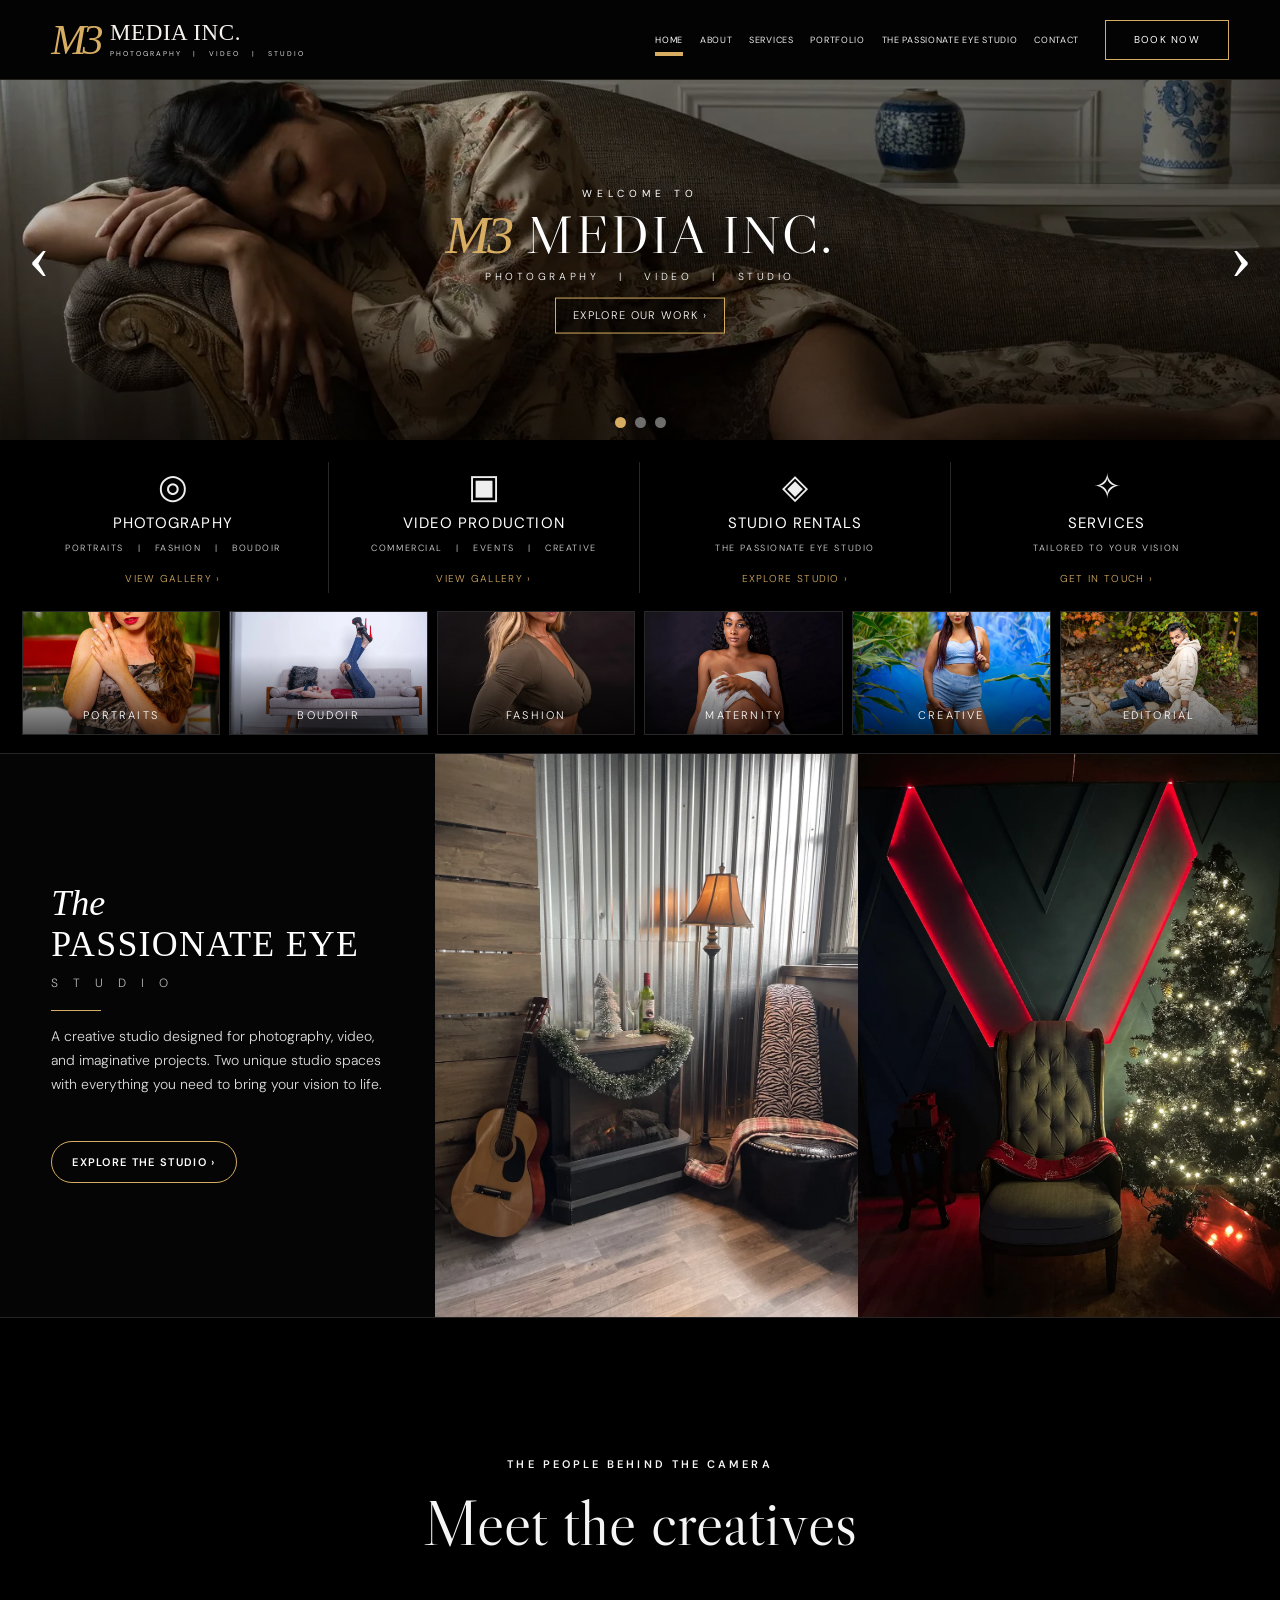
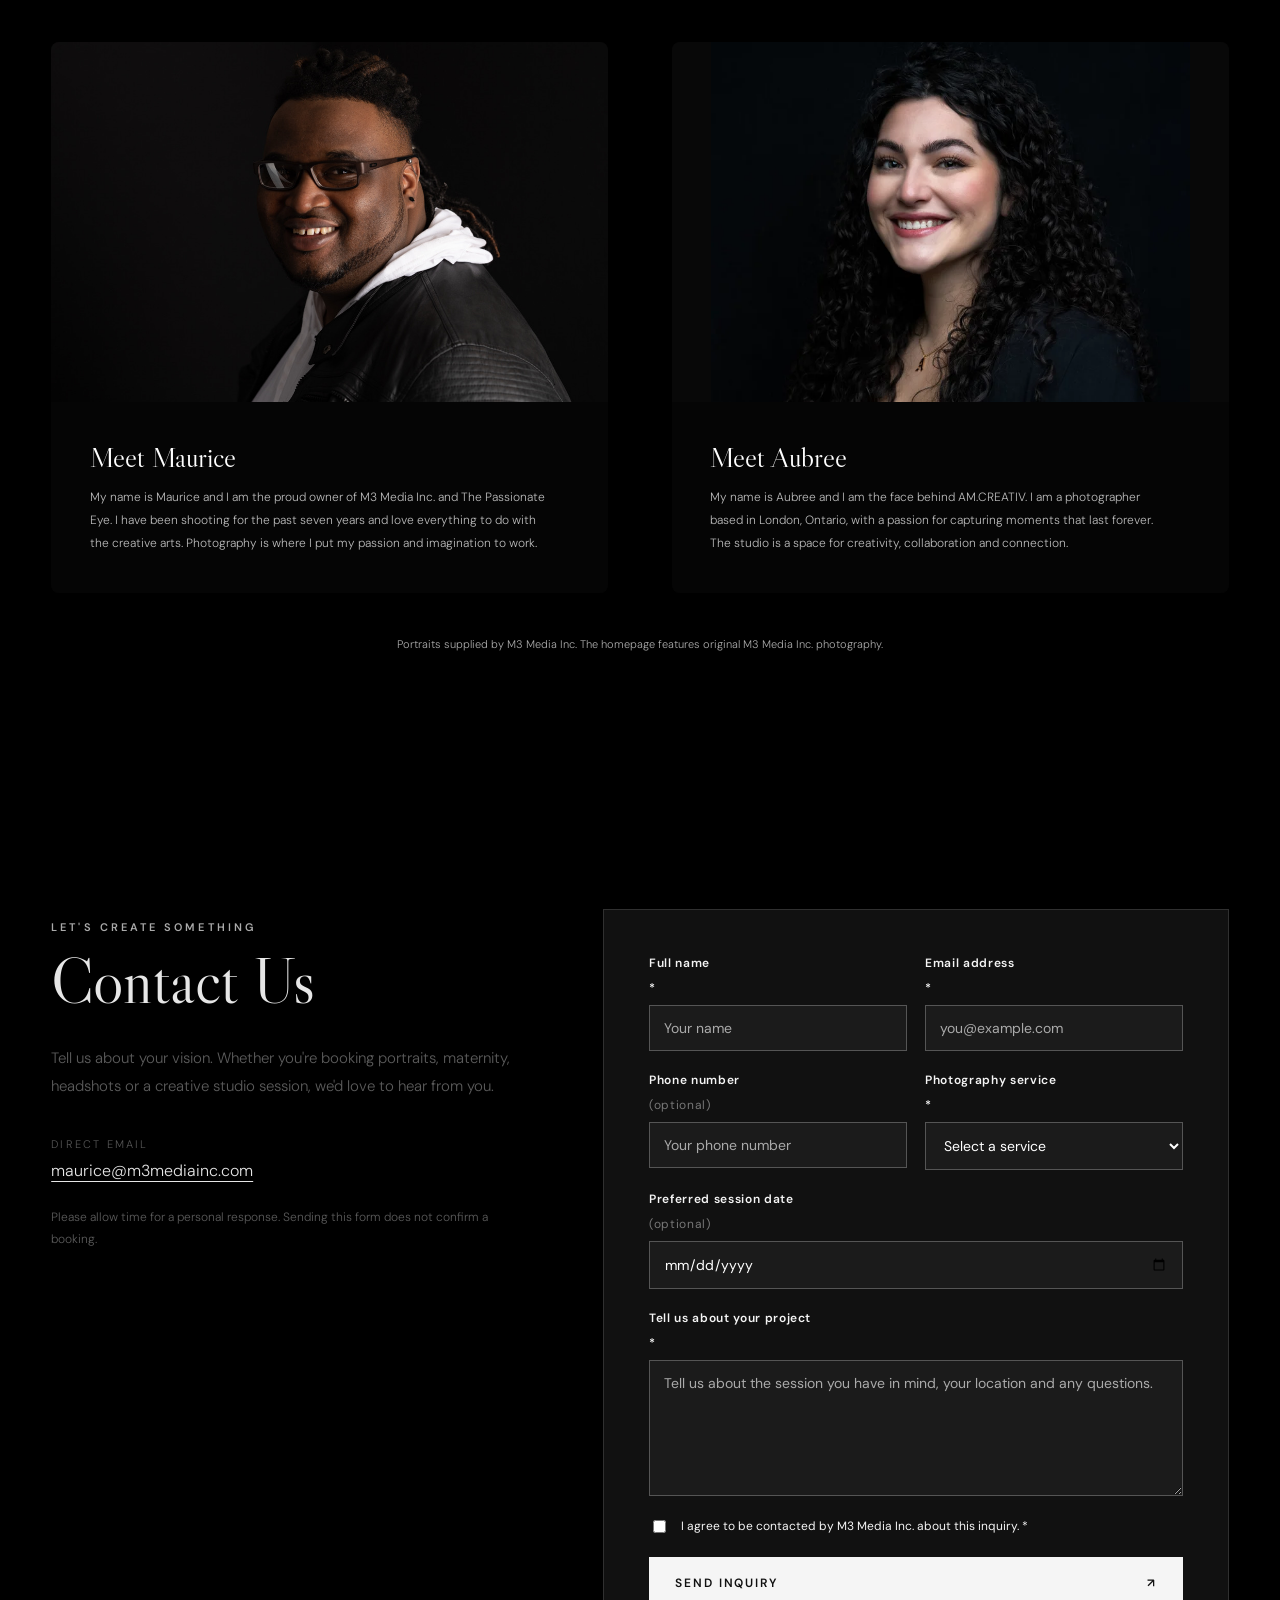
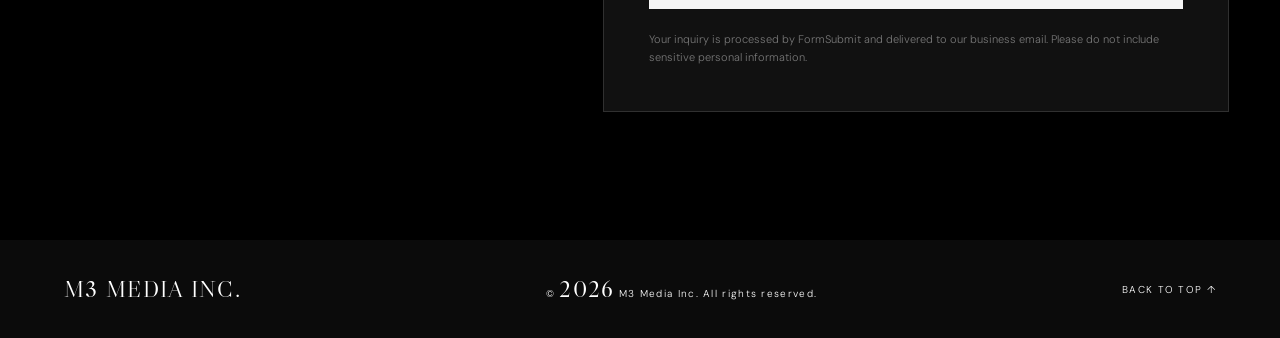
==== index.html @ 8982c7a9 "Add files via upload" ====
<!DOCTYPE html>

<html lang="en"><head><meta charset="utf-8"/><meta content="width=device-width,initial-scale=1" name="viewport"/><meta content="M3 Media Inc. — photography, creative portraits and studio experiences." name="description"/><title>M3 Media Inc. | Photography &amp; Creative Studio</title><link href="styles.css" rel="stylesheet"/></head>
<body>
<header class="site-header editorial-header" id="header"><a aria-label="M3 Media Inc. home" class="brand" href="#home"><span class="brand-script">M3</span><span class="brand-wordmark">MEDIA INC.<small>PHOTOGRAPHY   |   VIDEO   |   STUDIO</small></span></a><button aria-controls="primary-nav" aria-expanded="false" aria-label="Toggle navigation" class="menu-toggle"><span></span><span></span><span></span></button><nav aria-label="Main navigation" class="nav" id="primary-nav"><div class="nav-main"><a aria-current="page" class="header-active" href="#home">HOME</a><a href="#about">ABOUT</a><a href="#services">SERVICES</a><a href="./portfolio.html">PORTFOLIO</a><a href="./studio.html">THE PASSIONATE EYE STUDIO</a><a href="#book">CONTACT</a></div><div class="nav-actions"><a class="book-btn" href="#book">BOOK NOW</a></div></nav></header>
<main>
<section aria-label="Featured photography" class="hero" id="home"><div aria-label="Featured M3 Media photograph" class="hero-image" id="heroImage" role="img"></div><div aria-hidden="true" class="hero-image hero-image-next" id="heroImageNext"></div><div class="hero-shade"></div><div class="hero-content"><p class="eyebrow">WELCOME TO</p><h1><em>M3</em> MEDIA INC.</h1><p class="hero-subtitle">PHOTOGRAPHY   |   VIDEO   |   STUDIO</p><a class="hero-link" href="./portfolio.html">EXPLORE OUR WORK <span aria-hidden="true">›</span></a></div><button aria-label="Previous slide" class="hero-arrow prev" id="prevSlide">‹</button><button aria-label="Next slide" class="hero-arrow next" id="nextSlide">›</button><div aria-label="Slideshow controls" class="slide-progress" id="slideProgress" role="group"></div></section>
<section aria-labelledby="services-title" class="services-section editorial-services" id="services"><div class="service-strip"><a href="./portfolio.html"><span class="service-icon">◎</span><strong>PHOTOGRAPHY</strong><small>PORTRAITS   |   FASHION   |   BOUDOIR</small><span>VIEW GALLERY ›</span></a><a href="./portfolio.html"><span class="service-icon">▣</span><strong>VIDEO PRODUCTION</strong><small>COMMERCIAL   |   EVENTS   |   CREATIVE</small><span>VIEW GALLERY ›</span></a><a href="./studio.html"><span class="service-icon">◈</span><strong>STUDIO RENTALS</strong><small>THE PASSIONATE EYE STUDIO</small><span>EXPLORE STUDIO ›</span></a><a href="#book"><span class="service-icon">✧</span><strong>SERVICES</strong><small>TAILORED TO YOUR VISION</small><span>GET IN TOUCH ›</span></a></div></section>
<section aria-label="Photography categories" class="home-categories"><div class="editorial-categories"><a href="./portfolio.html"><img alt="Beauty portrait" src="assets/portfolio-17.webp"/><span>PORTRAITS</span></a><a href="./portfolio.html"><img alt="Boudoir photography" src="assets/portfolio-20.webp"/><span>BOUDOIR</span></a><a href="./portfolio.html"><img alt="Fashion photography" src="assets/portfolio-29.webp"/><span>FASHION</span></a><a href="./portfolio.html"><img alt="Maternity photography" src="assets/portfolio-27.webp"/><span>MATERNITY</span></a><a href="./portfolio.html"><img alt="Creative photography" src="assets/portfolio-18.webp"/><span>CREATIVE</span></a><a href="./portfolio.html"><img alt="Editorial photography" src="assets/portfolio-01.webp"/><span>EDITORIAL</span></a></div></section><section aria-labelledby="studio-link-heading" class="studio-link-section"><div class="studio-promo-copy"><span class="studio-promo-script">The</span><h2>PASSIONATE EYE</h2><p class="studio-promo-kicker">S T U D I O</p><div class="gold-rule"></div><p>A creative studio designed for photography, video, and imaginative projects. Two unique studio spaces with everything you need to bring your vision to life.</p><a class="outline-btn" href="./studio.html">EXPLORE THE STUDIO ›</a></div><div class="studio-promo-images"><img alt="The Passionate Eye Studio room one" src="assets/studio-IMG_0008.webp"/><img alt="The Passionate Eye Studio room two" src="assets/studio-IMG_0027.webp"/></div></section><section class="about-section section-pad" id="about"><div class="section-heading"><p class="eyebrow">THE PEOPLE BEHIND THE CAMERA</p><h2>Meet the creatives</h2></div><div class="bio-grid"><article class="bio-card"><img alt="Portrait of Maurice" loading="lazy" src="assets/IMG_7279.JPG"/><div class="bio-text"><h3>Meet Maurice</h3><p>My name is Maurice and I am the proud owner of M3 Media Inc. and The Passionate Eye. I have been shooting for the past seven years and love everything to do with the creative arts. Photography is where I put my passion and imagination to work.</p></div></article><article class="bio-card"><img alt="Portrait of Aubree" loading="lazy" src="assets/aubree-portrait.webp"/><div class="bio-text"><h3>Meet Aubree</h3><p>My name is Aubree and I am the face behind AM.CREATIV. I am a photographer based in London, Ontario, with a passion for capturing moments that last forever. The studio is a space for creativity, collaboration and connection.</p></div></article></div><p class="reference-note">Portraits supplied by M3 Media Inc. The homepage features original M3 Media Inc. photography.</p></section>
<section aria-labelledby="contact-title" class="booking-section section-pad" id="book">
<div class="contact-wrap"><div class="contact-intro"><p class="eyebrow">LET'S CREATE SOMETHING</p><h2 id="contact-title">Contact Us</h2><p>Tell us about your vision. Whether you're booking portraits, maternity, headshots or a creative studio session, we'd love to hear from you.</p><p class="contact-email-label">DIRECT EMAIL</p><a class="contact-email" href="mailto:maurice@m3mediainc.com">maurice@m3mediainc.com</a><p class="contact-small">Please allow time for a personal response. Sending this form does not confirm a booking.</p></div>
<form accept-charset="UTF-8" action="https://formsubmit.co/maurice@m3mediainc.com" class="contact-form" method="POST">
<input name="_subject" type="hidden" value="New M3 Media Inc. photography inquiry"/>
<input name="_template" type="hidden" value="table"/>
<input name="_captcha" type="hidden" value="true"/>
<input aria-hidden="true" autocomplete="off" class="form-honeypot" name="_honey" tabindex="-1" type="text"/>
<div class="contact-field-row"><label>Full name <span aria-hidden="true">*</span><input autocomplete="name" maxlength="120" name="name" placeholder="Your name" required="" type="text"/></label><label>Email address <span aria-hidden="true">*</span><input autocomplete="email" maxlength="254" name="email" placeholder="you@example.com" required="" type="email"/></label></div>
<div class="contact-field-row"><label>Phone number <span class="optional">(optional)</span><input autocomplete="tel" maxlength="40" name="phone" placeholder="Your phone number" type="tel"/></label><label>Photography service <span aria-hidden="true">*</span><select name="service" required=""><option disabled="" selected="" value="">Select a service</option><option>Headshots</option><option>Portrait photography</option><option>Maternity photography</option><option>Boudoir photography</option><option>Creative / fashion photography</option><option>Studio rental</option><option>Other inquiry</option></select></label></div>
<label>Preferred session date <span class="optional">(optional)</span><input name="preferred_date" type="date"/></label>
<label>Tell us about your project <span aria-hidden="true">*</span><textarea maxlength="5000" name="message" placeholder="Tell us about the session you have in mind, your location and any questions." required="" rows="6"></textarea></label>
<label class="contact-consent"><input name="contact_consent" required="" type="checkbox" value="Yes"/> <span>I agree to be contacted by M3 Media Inc. about this inquiry. <span aria-hidden="true">*</span></span></label>
<button class="contact-submit" type="submit">SEND INQUIRY <span aria-hidden="true">↗</span></button>
<p class="contact-form-note">Your inquiry is processed by FormSubmit and delivered to our business email. Please do not include sensitive personal information.</p>
</form></div></section>
</main><footer><span>M3 MEDIA INC.</span><span>© <span id="year"></span> M3 Media Inc. All rights reserved.</span><a href="#home">BACK TO TOP ↑</a></footer><script defer="" src="script.js"></script></body></html>
---- styles.css ----
@import url('https://fonts.googleapis.com/css2?family=DM+Sans:wght@300;400;500;600&family=Libre+Caslon+Display&display=swap');
:root{--ink:#141313;--paper:#fff;--serif:'Libre Caslon Display',Georgia,serif;--sans:'DM Sans',Arial,sans-serif}*{box-sizing:border-box}html{scroll-behavior:smooth}body{margin:0;color:var(--ink);font-family:var(--sans);font-weight:300}a{color:inherit;text-decoration:none}button{font:inherit;cursor:pointer}.site-header{height:90px;padding:0 clamp(22px,3vw,54px);display:flex;align-items:center;gap:28px;position:absolute;z-index:20;left:0;right:0;color:#fff;transition:background .25s}.brand{font:clamp(22px,2vw,29px) var(--serif);white-space:nowrap;letter-spacing:-.04em}.nav{display:flex;align-items:center;justify-content:space-between;flex:1;gap:16px}.nav-main,.nav-actions{display:flex;align-items:center;gap:clamp(12px,1.25vw,24px)}.nav a:not(.book-btn){font-size:10px;letter-spacing:.24em;font-weight:600;white-space:nowrap}.nav a:hover{opacity:.7}.nav-actions{margin-left:auto}.book-btn,.outline-btn{border:1.5px solid currentColor;border-radius:50px;padding:13px 21px;font-size:10px;letter-spacing:.24em;font-weight:600;white-space:nowrap}.social svg{width:16px;height:16px;display:block}.menu-toggle{display:none}.hero{height:min(850px,100svh);min-height:550px;position:relative;background:#24211d;color:#fff;overflow:hidden}.hero-image{position:absolute;inset:0;background-image:url('assets/hero-reference.jpg');background-size:cover;background-position:center 48%;transform:scale(1.025);transition:filter .5s}.hero-shade{position:absolute;inset:0;background:linear-gradient(90deg,rgba(0,0,0,.34),transparent 75%),linear-gradient(0deg,rgba(0,0,0,.52),transparent 45%,rgba(0,0,0,.26))}.hero-content{position:absolute;left:clamp(35px,7vw,125px);bottom:130px;max-width:580px}.eyebrow{font-size:11px;letter-spacing:.28em;font-weight:600}.hero h1{font:clamp(43px,5.6vw,87px)/.99 var(--serif);margin:15px 0}.hero-content>p:not(.eyebrow){font-size:14px;letter-spacing:.06em}.hero-link{font-size:11px;letter-spacing:.2em;display:inline-block;margin-top:23px;border-bottom:1px solid;padding-bottom:10px}.hero-arrow{position:absolute;top:49%;transform:translateY(-50%);background:transparent;border:0;color:white;font:66px/1 Georgia;padding:15px 23px;font-weight:normal}.hero-arrow.prev{left:5px}.hero-arrow.next{right:5px}.slide-progress{position:absolute;bottom:42px;left:13%;right:13%;display:flex;gap:5px}.slide-progress button{flex:1;height:16px;padding:0;border:0;background:transparent;position:relative}.slide-progress button:before{content:'';height:1px;background:rgba(255,255,255,.52);position:absolute;inset:7px 0 auto}.slide-progress button.active:before{height:2px;background:#fff}.section-pad{padding:clamp(80px,10vw,160px) clamp(25px,5vw,90px)}.section-heading{text-align:center;margin:0 auto 80px;max-width:700px}.section-heading h2,.studio-section h2,.booking-section h2{font:clamp(45px,5vw,72px) var(--serif);margin:12px 0 15px}.section-heading>p:last-child{color:#777}.bio-grid{display:grid;grid-template-columns:1fr 1fr;gap:clamp(45px,7vw,130px);max-width:1480px;margin:auto}.bio-card{position:relative;min-height:395px;display:flex;align-items:center}.bio-card img{width:78%;height:360px;object-fit:cover;border-radius:8px;object-position:center top}.bio-text{background:#050505;color:white;padding:clamp(24px,2.5vw,42px);width:57%;position:absolute;right:0;top:50%;transform:translateY(-50%);min-height:230px}.bio-text h3{font:28px var(--serif);margin:0 0 12px}.bio-text p{font-size:12px;line-height:1.9;color:#bbb;margin:0}.reference-note,.muted-note{font-size:11px;color:#888;text-align:center;margin:42px auto 0;max-width:650px;line-height:1.7}.dark-section{background:#111;color:white}.dark-section .section-heading>p:last-child{color:#aaa}.service-grid{display:grid;grid-template-columns:repeat(3,1fr);gap:30px;max-width:1200px;margin:auto}.service-grid article{border-top:1px solid #666;padding-top:25px}.service-grid article span{font-size:11px;color:#aaa}.service-grid h3{font:31px var(--serif)}.service-grid p{font-size:14px;line-height:1.8;color:#aaa}.portfolio-grid{display:grid;grid-template-columns:1.5fr 1fr 1fr;gap:20px}.portfolio-grid figure{margin:0}.portfolio-grid img{height:380px;width:100%;object-fit:cover}.portfolio-grid figcaption{font-size:11px;letter-spacing:.13em;text-transform:uppercase;padding-top:14px}.studio-section{text-align:center;background:#eae6e1}.studio-section>p:not(.eyebrow){color:#555}.studio-section .outline-btn{display:inline-block;margin-top:24px}.booking-section{text-align:center}.booking-section>p:not(.eyebrow){color:#555}.booking-section .outline-btn{display:inline-block;margin-top:25px}.shop-section{background:#f4f4f4;text-align:center;padding:24px;color:#777;font-size:12px}footer{background:#0b0b0b;color:#fff;padding:35px 5vw;display:flex;justify-content:space-between;align-items:center;gap:20px;font-size:10px;letter-spacing:.13em}footer span:first-child{font:23px var(--serif)}
@media(max-width:1150px){.site-header{height:76px}.menu-toggle{display:flex;flex-direction:column;gap:5px;border:0;background:none;margin-left:auto;padding:12px;color:inherit}.menu-toggle span{display:block;width:25px;height:2px;background:currentColor}.nav{display:none;position:absolute;top:76px;left:0;right:0;background:#111;color:white;padding:25px;flex-direction:column;align-items:stretch}.nav.open{display:flex}.nav-main,.nav-actions{flex-wrap:wrap;gap:23px}.nav-main{flex-direction:column;align-items:flex-start}.nav-actions{margin:12px 0 0}.bio-grid{gap:40px}.bio-card{display:block;min-height:unset}.bio-card img{width:100%;height:350px}.bio-text{position:relative;right:auto;top:auto;transform:none;margin:-75px 0 0 auto;width:87%}}
@media(max-width:680px){.hero{height:88svh;min-height:540px}.hero-content{left:25px;right:25px;bottom:120px}.hero h1{font-size:55px}.hero-arrow{font-size:45px;padding:12px}.slide-progress{left:20%;right:20%;bottom:30px}.bio-grid,.service-grid{grid-template-columns:1fr}.bio-grid{gap:70px}.bio-card img{height:360px}.portfolio-grid{grid-template-columns:1fr 1fr}.portfolio-grid figure:first-child{grid-column:span 2}.portfolio-grid img{height:270px}.portfolio-grid figure:first-child img{height:350px}footer{flex-direction:column;text-align:center}.section-heading{margin-bottom:48px}}

/* Version 3: original M3 Media slideshow with smooth crossfades */
.hero-image{background-image:none;transform:none;transition:none;background-position:center center;}
.hero-image-next{opacity:0;transition:opacity .8s ease;will-change:opacity;}
.hero-image-next.show{opacity:1;}
.hero-shade{pointer-events:none;}
.hero-arrow,.slide-progress{z-index:3;}
@media(prefers-reduced-motion:reduce){.hero-image-next{transition:none;}html{scroll-behavior:auto;}}

/* Version 5: consistent wide 16:9 image crops, with faces prioritized. */
.hero-image {background-size:cover;background-position:center center;}

/* V6: keep every face unobstructed by biography text */
.bio-grid{align-items:start;gap:clamp(28px,5vw,85px)}
.bio-card{display:flex;flex-direction:column;align-items:stretch;min-height:0;background:#050505;border-radius:8px;overflow:hidden}
.bio-card img{display:block;width:100%;height:auto;aspect-ratio:1.55;object-fit:contain;object-position:center;background:#080808;border-radius:0}
.bio-card .bio-text{position:static;right:auto;top:auto;transform:none;width:100%;min-height:0;margin:0;padding:clamp(25px,3vw,42px);background:#050505}
.bio-card .bio-text p{max-width:58ch}
@media(max-width:1150px){.bio-card img{width:100%;height:auto;aspect-ratio:1.55;object-fit:contain}.bio-card .bio-text{position:static;transform:none;width:100%;margin:0}}
@media(max-width:680px){.bio-grid{gap:42px}.bio-card img{height:auto;aspect-ratio:1.35;object-fit:contain}}

/* V7: Maurice's new landscape portrait, centered to match Aubree's bio card */
.bio-card:first-child img { object-fit:cover; object-position:center center; }

/* V8 — Squarespace-inspired services: four editorial columns */
.services-section{background:#fff;color:#111;padding:95px clamp(22px,3vw,48px) 115px;}
.services-heading{text-align:center;margin:0 auto 56px;}
.services-heading h2{font:clamp(44px,5vw,72px) var(--serif);margin:10px 0;}
.services-four-grid{max-width:1660px;margin:0 auto;display:grid;grid-template-columns:repeat(4,minmax(0,1fr));gap:clamp(22px,2.2vw,42px);align-items:start;}
.service-card{min-width:0;}
.service-card img{display:block;width:100%;height:clamp(225px,22vw,350px);object-fit:cover;object-position:center 32%;} 
.service-card:nth-child(1) img{object-position:65% center;}
.service-card:nth-child(2) img{object-position:center 25%;}
.service-card:nth-child(3) img{object-position:center 32%;}
.service-card:nth-child(4) img{object-position:center 27%;}
.service-copy{padding:29px clamp(0px,.4vw,9px) 0;}
.service-copy h3{font-family:var(--sans);font-weight:600;font-size:clamp(20px,1.75vw,30px);line-height:1.25;letter-spacing:.16em;margin:0 0 17px;}
.service-copy p{font-size:clamp(12px,.9vw,14px);line-height:1.95;font-weight:300;color:#858585;margin:0 0 20px;}
.service-copy .service-rate{font-size:12px;color:#999;margin:0 0 22px;}
@media(max-width:1050px){.services-four-grid{grid-template-columns:repeat(2,minmax(0,1fr));gap:60px 30px}.service-card img{height:320px}.service-copy p{font-size:13px}}
@media(max-width:600px){.services-section{padding:75px 24px}.services-four-grid{grid-template-columns:1fr;gap:50px}.service-card img{height:360px}.service-copy{padding-top:22px}.service-copy h3{font-size:24px}}


/* Version 9: responsive, original-photo masonry portfolio */
.portfolio-section{background:#fff}
.portfolio-section .section-heading{margin-bottom:46px}
.portfolio-grid{display:block;columns:4 240px;column-gap:16px;max-width:1600px;margin:auto}
.portfolio-grid figure{display:block;break-inside:avoid;margin:0 0 16px}
.portfolio-open{display:block;position:relative;width:100%;padding:0;border:0;background:#eee;overflow:hidden;cursor:zoom-in}
.portfolio-grid .portfolio-open img{display:block;width:100%;height:auto;object-fit:contain;transition:transform .35s ease}
.portfolio-open:hover img{transform:scale(1.035)}
.portfolio-zoom{position:absolute;right:12px;bottom:12px;color:white;background:#0009;border-radius:50%;width:32px;height:32px;display:grid;place-items:center;font-size:18px;opacity:0;transition:opacity .2s}
.portfolio-open:hover .portfolio-zoom,.portfolio-open:focus-visible .portfolio-zoom{opacity:1}
.portfolio-lightbox[hidden]{display:none}
.portfolio-lightbox{position:fixed;inset:0;z-index:1000;background:rgba(0,0,0,.96);display:flex;align-items:center;justify-content:center;padding:65px 65px 55px}
.portfolio-lightbox img{display:block;max-width:100%;max-height:100%;width:auto;height:auto;object-fit:contain}
.portfolio-lightbox button{position:absolute;color:#fff;background:transparent;border:0;font-size:48px;padding:12px;line-height:1}
.lightbox-close{top:10px;right:20px}.lightbox-prev{left:8px;top:50%}.lightbox-next{right:8px;top:50%}
.lightbox-counter{position:absolute;bottom:16px;color:#fff;font-size:12px;letter-spacing:.15em}
body.lightbox-active{overflow:hidden}
@media(max-width:680px){.portfolio-grid{columns:2 140px;column-gap:10px}.portfolio-grid figure{margin-bottom:10px}.portfolio-grid figure:first-child{grid-column:auto}.portfolio-grid .portfolio-open img,.portfolio-grid figure:first-child img{height:auto}.portfolio-lightbox{padding:65px 38px}.portfolio-lightbox button{font-size:35px}.lightbox-prev{left:0}.lightbox-next{right:0}}
@media(prefers-reduced-motion:reduce){.portfolio-open img{transition:none}}

/* V12: photography inquiry form */
.booking-section{background:#f7f7f5;color:#161616}
.contact-wrap{max-width:1240px;margin:0 auto;display:grid;grid-template-columns:minmax(0,0.85fr) minmax(0,1.15fr);gap:clamp(36px,7vw,110px);align-items:start;text-align:left}
.contact-intro h2{font-family:var(--serif);font-size:clamp(46px,5vw,76px);line-height:1.1;margin:12px 0 28px}
.contact-intro>p:not(.eyebrow){max-width:470px;line-height:1.85;color:#5b5b5b;font-size:15px}
.contact-intro .contact-email-label{font-size:11px!important;letter-spacing:.2em;color:#555!important;margin:34px 0 5px}
.contact-email{color:#171717;text-decoration:underline;text-underline-offset:5px;overflow-wrap:anywhere}
.contact-intro .contact-small{font-size:12px!important;margin-top:25px}
.contact-form{display:grid;gap:21px;background:white;padding:clamp(24px,3.5vw,48px);box-shadow:0 15px 50px #0000000b}
.contact-field-row{display:grid;grid-template-columns:repeat(2,minmax(0,1fr));gap:18px}
.contact-form label{display:flex;flex-direction:column;gap:9px;font-size:12px;font-weight:600;letter-spacing:.055em;color:#222}
.contact-form label span.optional{color:#777;font-weight:400}
.contact-form input:not([type=checkbox]),.contact-form select,.contact-form textarea{width:100%;min-width:0;border:1px solid #d7d7d7;border-radius:0;padding:13px 14px;background:#fff;color:#111;font:400 14px var(--sans);letter-spacing:normal}
.contact-form input:focus,.contact-form select:focus,.contact-form textarea:focus{outline:2px solid #111;outline-offset:1px}
.contact-form textarea{resize:vertical}
.contact-form .contact-consent{display:flex;flex-direction:row;gap:12px;align-items:flex-start;font-weight:400;line-height:1.55;letter-spacing:normal}
.contact-consent input{margin-top:3px;accent-color:#111}
.contact-submit{border:1px solid #111;background:#111;color:#fff;padding:17px 25px;cursor:pointer;letter-spacing:.16em;font-size:12px;font-weight:600;display:flex;justify-content:space-between;align-items:center}
.contact-submit:hover,.contact-submit:focus-visible{background:#333}
.contact-form .contact-form-note{font-size:11px;line-height:1.65;color:#777;margin:0}
.contact-form .form-honeypot{position:absolute!important;left:-9999px!important;width:1px!important;height:1px!important;opacity:0!important}
@media(max-width:850px){.contact-wrap{grid-template-columns:1fr}.contact-intro h2{margin-bottom:18px}}
@media(max-width:560px){.contact-field-row{grid-template-columns:1fr}.contact-form{padding:23px}.contact-wrap{gap:28px}}

/* The Passionate Eye studio showcase */
.studio-section{background:#0d0d0d;color:#f5f3f0}
.studio-section .section-heading{max-width:850px;margin:0 auto 44px;text-align:center}
.studio-section .section-heading p:not(.eyebrow){color:#bbb}
.studio-hero{position:relative;max-width:1350px;margin:0 auto 80px;overflow:hidden;background:#1b1b1b}
.studio-hero>img{display:block;width:100%;max-height:690px;object-fit:cover}
.studio-hero-caption{position:absolute;bottom:0;left:0;right:0;padding:75px 5% 35px;background:linear-gradient(transparent,rgba(0,0,0,.78));color:white}
.studio-hero-caption>span{font-size:12px;letter-spacing:.25em}
.studio-hero-caption h3{font-family:Georgia,serif;font-size:clamp(30px,4vw,56px);font-weight:400;margin:12px 0 24px}
.studio-section .outline-btn{display:inline-block;border:1px solid #f3f3f3;color:#fff;text-decoration:none;padding:14px 20px;font-size:12px;letter-spacing:.08em}
.studio-spaces{max-width:1350px;margin:auto;display:grid;gap:70px}
.studio-space{display:grid;grid-template-columns:1.1fr 1fr;align-items:stretch;background:#151515;min-height:510px}
.studio-space-reverse .studio-space-image{order:2}
.studio-space-image{min-height:430px}
.studio-space-image img{display:block;width:100%;height:100%;max-height:720px;object-fit:cover}
.studio-space-copy{padding:clamp(32px,5vw,75px);align-self:center}
.studio-space-copy h3{font-family:Georgia,serif;font-weight:400;font-size:clamp(36px,4vw,60px);margin:12px 0 24px}
.studio-space-copy p{color:#bcbcbc;line-height:1.8}
.studio-space-copy .studio-includes-title{font-size:12px;letter-spacing:.15em;color:#fff;margin-top:30px}
.studio-space-copy ul{color:#c9c9c9;line-height:2;list-style:none;padding:0;margin:8px 0 28px}
.studio-space-copy li:before{content:'— ';color:#fff}
.studio-inquire{color:#fff;text-decoration:none;border-bottom:1px solid #888;padding-bottom:8px;font-size:12px;letter-spacing:.1em}
.studio-final-cta{text-align:center;padding:70px 0 10px}.studio-final-cta p{font-family:Georgia,serif;font-size:clamp(24px,3vw,40px)}
@media(max-width:750px){.studio-space{grid-template-columns:1fr}.studio-space-reverse .studio-space-image{order:0}.studio-space-image{min-height:0;height:430px}.studio-spaces{gap:35px}.studio-hero{margin-bottom:45px}.studio-hero-caption{padding:70px 24px 24px}.studio-space-copy{padding:30px 25px}}

/* The Passionate Eye brand showcase — replaces seasonal hero photograph */
.studio-brand-hero{max-width:1350px;min-height:480px;margin:0 auto 80px;padding:80px 24px;display:flex;flex-direction:column;align-items:center;justify-content:center;text-align:center;background:radial-gradient(ellipse at center,#272323 0%,#0a0a0a 70%);color:#fff;border:1px solid #2d2928}
.studio-brand-mark{display:flex;flex-direction:column;align-items:center;gap:16px;margin-bottom:24px}
.studio-brand-monogram{font-family:Georgia,serif;font-size:clamp(70px,12vw,140px);line-height:1;letter-spacing:-.09em;padding-right:.1em;font-weight:400;color:#e6d4bb}
.studio-brand-line{height:1px;width:140px;background:linear-gradient(90deg,transparent,#c7a77c,transparent)}
.studio-brand-name{font-size:clamp(16px,2.5vw,28px);letter-spacing:.32em;margin:0 0 10px;font-weight:400}
.studio-brand-subtitle{font-size:11px;letter-spacing:.35em;color:#bca78b;margin:0 0 20px}
.studio-brand-hero h3{font-family:Georgia,serif;font-size:clamp(25px,3.5vw,42px);font-weight:400;margin:12px 0 25px}
@media(max-width:750px){.studio-brand-hero{min-height:400px;padding:55px 20px;margin-bottom:45px}.studio-brand-name{letter-spacing:.16em}}

/* V15 — stable home slideshow framing and slightly lower headline placement.
   Every carousel asset is 1600×900; maintain a fixed 16:9 image window. */
.hero{height:clamp(570px,56.25vw,900px);min-height:0;isolation:isolate}
.hero-image,.hero-image-next{background-size:cover!important;background-position:50% 50%!important;transform:none!important;filter:none;image-rendering:auto}
.hero-content{bottom:90px}
.slide-progress{bottom:25px}
@media(max-width:680px){
  .hero{height:clamp(560px,88svh,760px)}
  .hero-content{bottom:98px}
  .slide-progress{bottom:24px}
}

/* V16 — resolution-independent layouts, including 4K and 5K monitors.
   Keep photographic media at bounded display sizes instead of scaling with viewport width. */
html{overflow-x:hidden}
body{min-width:320px}
img{max-width:100%;height:auto}
.hero{width:100%;max-width:1600px;margin-inline:auto;height:clamp(540px,56.25vw,900px);background:#1b1918}
.hero-image,.hero-image-next{background-size:cover!important;background-repeat:no-repeat;background-position:center center!important}
.site-header{width:100%;max-width:1600px;margin-inline:auto}
.section-pad{padding-inline:clamp(20px,4vw,80px)}
.portfolio-grid{width:100%;max-width:1600px;margin-inline:auto}
.portfolio-grid .portfolio-open img{width:100%;height:auto;max-width:100%;object-fit:contain}
.services-four-grid{max-width:1600px}
.studio-brand-hero,.studio-spaces,.studio-hero{max-width:1350px}
.studio-space-image{min-width:0;overflow:hidden}
.studio-space-image img{max-width:100%;width:100%;height:100%;object-fit:cover;object-position:center}
.bio-grid{max-width:1480px}
/* Extra-wide displays get intentional breathing room, not giant images. */
@media(min-width:1800px){
  .hero{height:900px}
  .section-pad{padding-top:120px;padding-bottom:120px}
  .portfolio-grid{columns:4 280px}
}
@media(max-width:680px){
  .hero{height:clamp(560px,88svh,760px)}
  .studio-space-image img{height:100%}
}

/* Version 17 — cohesive black background across the entire website */
:root{--paper:#000;--ink:#f5f5f5}
html,body,main{background:#000;color:#f5f5f5}
.about-section,.services-section,.portfolio-section,.studio-section,.booking-section,.shop-section{background:#000;color:#f5f5f5}
.section-heading>p:last-child,.studio-section>p:not(.eyebrow),.booking-section>p:not(.eyebrow),.contact-intro>p,.reference-note,.muted-note{color:#aaa}
.services-section .service-copy,.services-section .service-copy p,.service-card,.contact-intro,.contact-email,.studio-space-copy{color:#e6e6e6}
.service-rate,.contact-email-label,.studio-includes-title{color:#bdbdbd}
.contact-form{background:#111;color:#f5f5f5;box-shadow:none;border:1px solid #303030}
.contact-form label,.contact-form legend{color:#f5f5f5}
.contact-form input:not([type=checkbox]),.contact-form select,.contact-form textarea{background:#1b1b1b;color:#fff;border-color:#555}
.contact-form input::placeholder,.contact-form textarea::placeholder{color:#aaa}
.contact-submit{background:#f5f5f5;color:#111;border-color:#f5f5f5}
.contact-submit:hover,.contact-submit:focus-visible{background:#ccc;color:#111}
.shop-section{border-top:1px solid #292929;color:#aaa}
.portfolio-open{background:#101010}
/* Preserve the Version 16 image sizing and 5K responsive constraints. */

/* Standalone studio page: header has its own space above the studio content. */
.studio-page{background:#000;color:#fff}.studio-page .site-header{position:relative;background:#000}.studio-page .studio-section{padding-top:clamp(48px,6vw,100px)}.studio-page .nav a[aria-current="page"]{text-decoration:underline;text-underline-offset:7px}.studio-page .studio-space-image img{object-fit:cover}

/* V19: clear standalone studio navigation and landing-page link */
.studio-link-section{background:#090909;color:#fff;text-align:center;padding:clamp(70px,9vw,130px) 22px;border-block:1px solid #252525}
.studio-link-section h2{font:clamp(38px,5vw,72px) var(--serif);margin:14px auto 16px}
.studio-link-section p:not(.eyebrow){color:#bbb;max-width:600px;margin:0 auto 28px;line-height:1.8}
.studio-link-section .outline-btn{display:inline-block}
.studio-page .site-header{position:relative;left:auto;right:auto;max-width:1600px;margin:auto;background:#000}
.studio-page main{min-height:70vh}

/* V20 — Cinematic ultra-wide carousel. Original photo always fits fully.
   Image is never distorted or re-cropped when browser dimensions change. */
.hero{
  width:100%;max-width:2400px;margin-inline:auto;
  aspect-ratio:21 / 9;height:auto!important;min-height:0!important;
  background:#050505;overflow:hidden;isolation:isolate;
}
.site-header{max-width:2400px}
.hero-image,.hero-image-next{
  inset:0;background-size:0 0!important;background-position:center!important;
  background-repeat:no-repeat!important;transform:none!important;
  filter:none!important;
}
.hero-image::before,.hero-image::after{
  content:"";position:absolute;inset:0;pointer-events:none;
  background-image:inherit;background-position:center;background-repeat:no-repeat;
}
/* Cinematic backdrop occupies empty edges; subject remains uncropped in foreground. */
.hero-image::before{background-size:cover;filter:blur(32px) brightness(.27);transform:scale(1.06)}
.hero-image::after{background-size:contain;filter:none}
.hero-shade{background:linear-gradient(0deg,rgba(0,0,0,.65),transparent 42%,rgba(0,0,0,.3))}
.hero-content{bottom:clamp(58px,7%,105px);left:clamp(28px,5vw,105px);z-index:2}
.hero-arrow{z-index:5}
.slide-progress{z-index:5}
@media(max-width:900px){
 .hero{aspect-ratio:16 / 10}
 .hero-content{bottom:80px}
 .hero h1{font-size:clamp(36px,6vw,65px)}
}
@media(max-width:600px){
 .hero{aspect-ratio:4 / 5;min-height:0!important}
 .hero-content{left:24px;right:24px;bottom:70px}
 .hero h1{font-size:clamp(34px,9vw,52px)}
 .hero-arrow{padding:8px;font-size:38px}
 .slide-progress{bottom:18px}
}


/* V21 — full-bleed 32:9 super-ultrawide carousel.
   Foreground always uses contain: no stretching and no browser-dependent cropping.
   Soft backdrop fills letterboxing without changing the image itself. */
@media (min-width: 901px) {
  .hero {
    width: 100%; max-width: none; margin: 0;
    aspect-ratio: 32 / 9; height: auto !important;
    min-height: 0 !important; overflow: hidden;
  }
  .site-header { max-width: none; width: 100%; }
  .hero-content { bottom: clamp(24px, 3.2vw, 75px); left: clamp(30px, 4vw, 110px); }
  .hero h1 { font-size: clamp(30px, 3.6vw, 78px); }
  .hero-content > p:not(.eyebrow) { font-size: clamp(11px, .9vw, 14px); }
  .hero-link { margin-top: clamp(8px, 1vw, 22px); }
  .slide-progress { bottom: clamp(8px, 1vw, 24px); }
}
/* Keep the full photograph visible at every screen size. */
.hero-image::after,.hero-image-next::after {
  background-size: contain !important;
  background-position: center center !important;
}
@media (min-width: 901px) and (max-width: 1500px) {
  .hero-content { bottom: 25px; }
  .hero-content .eyebrow { font-size: 9px; }
  .hero-content h1 { margin: 5px 0; }
  .hero-content .hero-link { margin-top: 7px; }
}

/* V22 — Fill the full carousel width while preserving image aspect ratio.
   Cover scales proportionally; excess height/width is cropped rather than stretched.
   This replaces the previous contain foreground/blurred letterbox treatment. */
.hero-image::before,.hero-image-next::before{display:none!important}
.hero-image::after,.hero-image-next::after{
  background-size:cover!important;
  background-position:center center!important;
  transform:none!important;
}

/* Version 23: black + champagne-gold editorial design inspired by approved mockup */
:root{--editorial-gold:#d6ad62;--editorial-white:#f8f6f3}
html{scroll-behavior:smooth}body{background:#000!important;color:var(--editorial-white)!important}
.editorial-header{position:relative!important;top:auto!important;left:auto!important;right:auto!important;z-index:30!important;width:100%!important;max-width:none!important;min-height:78px!important;background:#030303!important;border-bottom:1px solid #25201a!important;display:flex!important;align-items:center!important;justify-content:space-between!important;padding:10px clamp(18px,5vw,100px)!important;gap:24px!important}
.editorial-header .brand{display:flex!important;align-items:center!important;gap:9px!important;white-space:nowrap!important;text-decoration:none!important;color:#fff!important;font-size:unset!important;letter-spacing:normal!important}
.brand-script{font-family:Georgia,serif;font-size:46px;font-style:italic;font-weight:400;color:var(--editorial-gold);line-height:.9}.brand-wordmark{font-size:23px;letter-spacing:.12em;font-weight:300;line-height:1.2}.brand-wordmark small{display:block;font-size:7px;letter-spacing:.24em;margin-top:5px;color:#ddd}
.editorial-header .nav{display:flex!important;align-items:center!important;justify-content:flex-end!important;gap:clamp(12px,2.5vw,40px)!important;flex:1!important}.editorial-header .nav-main{display:flex!important;align-items:center!important;gap:clamp(12px,2vw,30px)!important}.editorial-header .nav-main a{font-size:11px!important;letter-spacing:.09em!important;white-space:nowrap!important;color:#eee!important;text-decoration:none!important}.editorial-header .nav-main a:hover{color:var(--editorial-gold)!important}.editorial-header .nav-actions{display:flex!important;align-items:center!important}.editorial-header .book-btn{border:1px solid var(--editorial-gold)!important;background:transparent!important;color:white!important;min-width:130px!important;text-align:center!important;padding:13px 17px!important;font-size:11px!important;letter-spacing:.16em!important;text-decoration:none!important}
body:not(.studio-page) .hero{position:relative!important;width:100%!important;max-width:none!important;height:auto!important;min-height:0!important;aspect-ratio:32/9!important;margin:0!important;overflow:hidden!important;background:#090909!important}
body:not(.studio-page) .hero-image,body:not(.studio-page) .hero-image-next{background-size:cover!important;background-position:center 42%!important}
body:not(.studio-page) .hero-shade{background:linear-gradient(90deg,rgba(0,0,0,.25),rgba(0,0,0,.15) 35%,rgba(0,0,0,.25)),linear-gradient(0deg,rgba(0,0,0,.45),transparent 40%)!important}
body:not(.studio-page) .hero-content{position:absolute!important;inset:0!important;left:0!important;bottom:0!important;display:flex!important;flex-direction:column!important;align-items:center!important;justify-content:center!important;text-align:center!important;max-width:none!important;padding:20px 75px!important;pointer-events:none!important}
body:not(.studio-page) .hero-content .eyebrow{font-size:clamp(9px,1vw,14px)!important;letter-spacing:.48em!important;color:#fff!important;margin:0 0 8px!important}
body:not(.studio-page) .hero-content h1{font-weight:200!important;font-size:clamp(35px,5vw,100px)!important;letter-spacing:.045em!important;line-height:1.1!important;margin:0!important;white-space:nowrap!important;color:white!important;text-shadow:0 2px 16px #0008}
body:not(.studio-page) .hero-content h1 em{font-family:Georgia,serif;color:var(--editorial-gold)!important;font-weight:400!important;letter-spacing:-.06em!important}
body:not(.studio-page) .hero-content .hero-subtitle{font-size:clamp(9px,1vw,15px)!important;letter-spacing:.35em!important;color:white!important;margin:12px 0 16px!important}
body:not(.studio-page) .hero-content .hero-link{pointer-events:auto!important;display:inline-block!important;border:1px solid var(--editorial-gold)!important;padding:13px 25px!important;font-size:11px!important;letter-spacing:.12em!important;color:#fff!important;background:#0006!important;text-decoration:none!important;margin:0!important}
body:not(.studio-page) .hero-arrow{z-index:10!important;color:#fff!important}.slide-progress{z-index:10!important}
.editorial-services{padding:0!important;background:#000!important}.service-strip{display:grid;grid-template-columns:repeat(4,minmax(0,1fr));max-width:1700px;margin:auto;padding:22px 18px 18px}.service-strip>a{display:flex;flex-direction:column;align-items:center;text-align:center;gap:9px;padding:8px 14px;border-right:1px solid #272727;text-decoration:none!important;color:#fff!important}.service-strip>a:last-child{border-right:0}.service-icon{font-size:34px;line-height:1;color:#eee}.service-strip strong{font-size:15px;font-weight:400;letter-spacing:.08em}.service-strip small{font-size:9px;letter-spacing:.17em;color:#ddd;min-height:14px}.service-strip a>span:last-child{color:var(--editorial-gold);font-size:10px;letter-spacing:.13em;margin-top:7px}
.editorial-categories{display:grid;grid-template-columns:repeat(6,minmax(0,1fr));gap:9px;margin:0 auto 25px;max-width:none;width:100%}.editorial-categories a{position:relative;display:block;aspect-ratio:1.6;overflow:hidden;border:1px solid #282828}.editorial-categories img{width:100%;height:100%;object-fit:cover;display:block;transition:transform .35s}.editorial-categories a:hover img{transform:scale(1.04)}.editorial-categories a:after{content:'';position:absolute;inset:35% 0 0;background:linear-gradient(transparent,#000a)}.editorial-categories span{position:absolute;bottom:12px;left:0;right:0;text-align:center;color:white;font-size:11px;letter-spacing:.2em;z-index:1}
body:not(.studio-page) .portfolio-section{padding:15px clamp(12px,2vw,36px) 70px!important;background:#000!important}.portfolio-section .section-heading{margin:32px auto!important}.portfolio-section .portfolio-grid{max-width:1550px;margin:auto}
.studio-link-section{display:grid!important;grid-template-columns:34% 66%!important;align-items:stretch!important;min-height:360px!important;max-width:none!important;padding:0!important;margin:0!important;background:#050505!important;text-align:left!important}.studio-promo-copy{padding:40px clamp(22px,4vw,85px)!important;display:flex;flex-direction:column;justify-content:center;align-items:flex-start}.studio-promo-script{font-family:Georgia,serif;font-size:36px;font-style:italic;line-height:.8}.studio-promo-copy h2{font-family:Georgia,serif;font-weight:400;font-size:clamp(24px,2.8vw,48px)!important;letter-spacing:.035em!important;line-height:1.1!important;margin:8px 0!important;color:#fff!important}.studio-promo-kicker{font-size:12px!important;letter-spacing:.5em!important;margin:0 0 12px!important}.gold-rule{width:50px;height:1px;background:var(--editorial-gold);margin:4px 0 14px}.studio-promo-copy>p:not(.studio-promo-kicker){font-size:14px!important;line-height:1.7!important;color:#ddd!important;max-width:410px}.studio-promo-copy .outline-btn{border:1px solid var(--editorial-gold)!important;color:#fff!important;padding:13px 20px!important;font-size:11px!important;letter-spacing:.12em!important;margin-top:16px!important;text-decoration:none!important}.studio-promo-images{display:grid;grid-template-columns:1fr 1fr;min-height:360px;overflow:hidden}.studio-promo-images img{width:100%;height:100%;object-fit:cover;min-height:360px}
.studio-page .site-header{position:relative!important}.studio-page{background:#000!important}
@media(max-width:1050px){.editorial-header{flex-wrap:wrap!important;gap:12px!important}.editorial-header .nav{width:100%!important;justify-content:space-between!important}.editorial-header .nav-main{gap:14px!important}.editorial-header .nav-main a{font-size:10px!important}.service-strip strong{font-size:12px}}
@media(max-width:700px){.editorial-header{min-height:70px!important;flex-wrap:nowrap!important}.editorial-header .brand-script{font-size:35px}.editorial-header .brand-wordmark{font-size:16px}.editorial-header .brand-wordmark small{font-size:5px}.editorial-header .menu-toggle{display:flex!important;z-index:40!important}.editorial-header .nav{display:none!important;position:absolute!important;top:100%!important;left:0!important;right:0!important;width:100%!important;background:#070707!important;padding:20px!important;flex-direction:column!important;align-items:stretch!important}.editorial-header .nav.open{display:flex!important}.editorial-header .nav-main{flex-direction:column!important;align-items:flex-start!important}.editorial-header .nav-actions{margin-top:10px}.hero{aspect-ratio:16/10!important}body:not(.studio-page) .hero-content{padding:18px 35px!important}body:not(.studio-page) .hero-content h1{font-size:clamp(24px,6vw,42px)!important}body:not(.studio-page) .hero-content .hero-subtitle{letter-spacing:.13em!important}body:not(.studio-page) .hero-content .hero-link{padding:10px 12px!important;font-size:9px!important}.service-strip{grid-template-columns:repeat(2,1fr);gap:10px}.service-strip>a:nth-child(2){border-right:0}.editorial-categories{grid-template-columns:repeat(3,1fr)}.studio-link-section{grid-template-columns:1fr!important}.studio-promo-images{min-height:240px}.studio-promo-images img{min-height:240px}}
@media(max-width:420px){.editorial-categories{grid-template-columns:repeat(2,1fr)}.service-strip small{font-size:8px}}


/* Header-only reference update — matches the supplied black/gold navigation design. */
@import url('https://fonts.googleapis.com/css2?family=Italiana&display=swap');
.editorial-header.site-header{height:76px!important;min-height:76px!important;padding:0 clamp(20px,7vw,110px)!important;flex-wrap:nowrap!important;gap:clamp(18px,3vw,55px)!important;background:#030303!important;border-bottom:1px solid #24201b!important}
.editorial-header .brand{display:flex!important;align-items:center!important;gap:9px!important;flex-shrink:0!important}
.editorial-header .brand-script{font-family:'Italiana',Georgia,serif!important;font-style:italic!important;font-size:49px!important;letter-spacing:-.085em!important;color:#d6ad62!important;font-weight:400!important}
.editorial-header .brand-wordmark{font-family:'Italiana',Georgia,serif!important;font-size:29px!important;letter-spacing:.025em!important;line-height:1.08!important;color:#f5f2ee!important}
.editorial-header .brand-wordmark small{font-family:'DM Sans',Arial,sans-serif!important;font-size:7px!important;letter-spacing:.28em!important;margin-top:5px!important;color:#ddd!important}
.editorial-header .nav{display:flex!important;align-items:center!important;justify-content:flex-end!important;flex:1!important;gap:clamp(20px,3.8vw,62px)!important;width:auto!important}
.editorial-header .nav-main{display:flex!important;align-items:center!important;gap:clamp(12px,1.75vw,28px)!important;flex-wrap:nowrap!important}
.editorial-header .nav-main a{font-family:'DM Sans',Arial,sans-serif!important;font-size:10px!important;font-weight:400!important;letter-spacing:.08em!important;padding:11px 0 8px!important;border-bottom:2px solid transparent!important;opacity:1!important}
.editorial-header .nav-main a.header-active,.editorial-header .nav-main a[aria-current=page]{border-bottom-color:#d6ad62!important;color:#fff!important}
.editorial-header .nav-main a:hover,.editorial-header .nav-main a:focus-visible{color:#d6ad62!important}
.editorial-header .nav-actions{margin-left:0!important;flex-shrink:0!important}
.editorial-header .book-btn{display:inline-flex!important;align-items:center!important;justify-content:center!important;min-width:126px!important;padding:12px 22px!important;border:1px solid #d6ad62!important;border-radius:0!important;font-size:10px!important;letter-spacing:.13em!important;font-weight:400!important}
.editorial-header .book-btn:hover{background:#d6ad6220!important}
@media(max-width:1280px){.editorial-header.site-header{padding-inline:3vw!important;gap:18px!important}.editorial-header .brand-script{font-size:42px!important}.editorial-header .brand-wordmark{font-size:23px!important}.editorial-header .nav{gap:16px!important}.editorial-header .nav-main{gap:13px!important}.editorial-header .nav-main a{font-size:9px!important}}
@media(max-width:1050px){.editorial-header.site-header{height:72px!important;min-height:72px!important;padding:0 5%!important;flex-wrap:nowrap!important}.editorial-header .menu-toggle{display:flex!important;margin-left:auto!important;z-index:41!important}.editorial-header .nav{display:none!important;position:absolute!important;top:100%!important;left:0!important;right:0!important;width:100%!important;padding:22px 5%!important;background:#070707!important;border-bottom:1px solid #302820!important;flex-direction:column!important;align-items:stretch!important;gap:15px!important}.editorial-header .nav.open{display:flex!important}.editorial-header .nav-main{flex-direction:column!important;align-items:flex-start!important;gap:8px!important}.editorial-header .nav-main a{font-size:11px!important;padding:10px 0!important}.editorial-header .nav-actions{margin:5px 0 0!important}.editorial-header .book-btn{width:max-content!important}}
@media(max-width:520px){.editorial-header .brand-script{font-size:37px!important}.editorial-header .brand-wordmark{font-size:20px!important}.editorial-header .brand-wordmark small{font-size:5.5px!important;letter-spacing:.16em!important}}

/* Reference-matched layout — three-slide edition, separate portfolio */
:root{--reference-gold:#d6ad61}
.site-header.editorial-header{position:relative!important;inset:auto!important;max-width:none!important;width:100%!important;height:76px!important;padding:0 clamp(24px,6.8vw,120px)!important;background:#030303!important;border-bottom:1px solid #181818;display:flex;align-items:center;gap:28px;z-index:60}
.site-header .brand{display:flex;align-items:center;gap:10px;text-decoration:none;flex-shrink:0}
.site-header .brand-script{font-family:Georgia,serif;font-size:clamp(34px,3.4vw,51px);font-weight:400;font-style:italic;color:var(--reference-gold);line-height:1;letter-spacing:-.11em}
.site-header .brand-wordmark{font-family:'Libre Caslon Display',Georgia,serif;font-size:clamp(22px,2vw,30px);font-weight:400;line-height:1;letter-spacing:.025em;display:block;color:#eee}
.site-header .brand-wordmark small{font-family:'DM Sans',Arial,sans-serif;display:block;margin-top:7px;font-size:7px;letter-spacing:.31em;white-space:nowrap;color:#ccc}
.site-header .nav{display:flex;flex:1;align-items:center;justify-content:flex-end;gap:clamp(15px,3.5vw,65px)}
.site-header .nav-main{display:flex;align-items:center;gap:clamp(13px,1.8vw,30px)}
.site-header .nav a:not(.book-btn){font-size:10px;letter-spacing:.075em;font-weight:500;white-space:nowrap;padding:10px 0;position:relative}
.site-header .nav a:not(.book-btn):hover,.site-header .nav a[aria-current=page]{color:var(--reference-gold);opacity:1}
.site-header .nav a[aria-current=page]:after{content:'';position:absolute;left:0;right:0;bottom:0;height:2px;background:var(--reference-gold)}
.site-header .nav-actions{margin-left:0}
.site-header .book-btn{display:inline-flex;align-items:center;justify-content:center;min-width:125px;padding:12px 20px;border:1px solid var(--reference-gold);border-radius:0;font-size:10px;font-weight:500;letter-spacing:.14em;color:white}
.site-header .book-btn:hover{background:#d6ad6122}
.hero{max-width:none!important;width:100%!important;aspect-ratio:32/9!important;height:auto!important;min-height:0!important;margin:0!important;background:#100c0b!important}
.hero-image,.hero-image-next{background-size:cover!important;background-position:center 46%!important}
.hero-image::before,.hero-image::after,.hero-image-next::before,.hero-image-next::after{display:none!important;content:none!important}
.hero-shade{background:linear-gradient(90deg,#0005,#0005),linear-gradient(0deg,#0008,transparent 55%)!important}
.hero-content{position:absolute!important;top:50%!important;bottom:auto!important;left:50%!important;right:auto!important;transform:translate(-50%,-50%);width:min(90%,950px);max-width:none!important;text-align:center!important;z-index:4}
.hero-content .eyebrow{font-size:11px;letter-spacing:.48em;font-weight:400;margin:0 0 10px}
.hero-content h1{font-family:'Libre Caslon Display',Georgia,serif;font-size:clamp(40px,5vw,84px)!important;font-weight:400;letter-spacing:.015em;line-height:1.07;margin:0 0 10px;white-space:nowrap}
.hero-content h1 em{color:var(--reference-gold);font-family:Georgia,serif;font-style:italic}
.hero-content .hero-subtitle{font-size:12px!important;letter-spacing:.45em!important;margin:0 0 24px}
.hero-content .hero-link{display:inline-block;margin:0;padding:12px 17px;border:1px solid var(--reference-gold);font-size:10px;letter-spacing:.15em}
.hero-arrow{z-index:6}.slide-progress{z-index:6;left:0!important;right:0!important;bottom:12px!important;justify-content:center!important;gap:9px!important}
.slide-progress button{flex:0 0 11px!important;width:11px!important;height:11px!important;border-radius:50%;background:#888!important;opacity:.8}
.slide-progress button.active{background:var(--reference-gold)!important;opacity:1}
.slide-progress button:before{display:none!important}
.home-categories{background:#000;padding:0 1.7% 18px}
.home-categories .editorial-categories{margin:0}
.portfolio-page .site-header{position:relative!important}.portfolio-page .portfolio-section{background:#000;color:#f5f5f5}
.portfolio-page .portfolio-section .editorial-categories{display:none}
.portfolio-page .portfolio-section{padding-top:70px}
@media(max-width:1150px){.site-header.editorial-header{padding:0 4%!important}.site-header .menu-toggle{display:flex;margin-left:auto}.site-header .nav{display:none;position:absolute;top:76px;left:0;right:0;background:#080808;flex-direction:column;align-items:stretch;padding:25px 5%;gap:20px}.site-header .nav.open{display:flex}.site-header .nav-main{flex-direction:column;align-items:flex-start;gap:13px}.site-header .nav-actions{margin:0}}
@media(max-width:850px){.hero{aspect-ratio:16/10!important}.hero-content h1{font-size:clamp(36px,6.3vw,65px)!important}}
@media(max-width:600px){.hero{aspect-ratio:4/5!important}.hero-content{width:84%}.hero-content h1{font-size:clamp(31px,8vw,48px)!important;white-space:normal}.hero-content .hero-subtitle{font-size:9px!important;letter-spacing:.2em!important}.hero-arrow{font-size:37px}.site-header .brand-wordmark{font-size:21px}.site-header .brand-script{font-size:36px}}

/* V24: stable centered canvas, precise header alignment and fixed 32:9 framing */
:root{--stable-width:1600px}
.site-header.editorial-header{position:relative!important;width:100%!important;max-width:var(--stable-width)!important;margin:0 auto!important;box-sizing:border-box!important;height:80px!important;min-height:80px!important;padding:0 clamp(24px,4vw,70px)!important;display:flex!important;align-items:center!important;justify-content:space-between!important;flex-wrap:nowrap!important;gap:clamp(16px,2.5vw,40px)!important}
.editorial-header .brand{display:flex!important;align-items:center!important;gap:10px!important;flex:0 0 auto!important}
.editorial-header .brand-script{line-height:1!important}
.editorial-header .brand-wordmark{line-height:1.05!important}
.editorial-header .brand-wordmark small{line-height:1.2!important}
.editorial-header .nav{display:flex!important;flex:1 1 auto!important;min-width:0!important;width:auto!important;align-items:center!important;justify-content:flex-end!important;gap:clamp(16px,2vw,34px)!important;margin:0!important;flex-direction:row!important}
.editorial-header .nav-main{display:flex!important;align-items:center!important;flex-direction:row!important;flex-wrap:nowrap!important;gap:clamp(10px,1.3vw,22px)!important}
.editorial-header .nav-main a{line-height:1.35!important}
.editorial-header .nav-actions{margin:0!important;display:flex!important;align-items:center!important}
.editorial-header .book-btn{height:40px!important;min-width:124px!important}
.hero{width:100%!important;max-width:var(--stable-width)!important;margin:0 auto!important;aspect-ratio:32/9!important;height:auto!important;min-height:0!important}
.hero-image,.hero-image-next{background-size:cover!important;background-position:center 48%!important}
.hero-content{width:min(85%,950px)!important}
.hero-content h1{font-size:clamp(35px,4.8vw,78px)!important}
.services-section,.studio-link-section{max-width:var(--stable-width)!important;margin-left:auto!important;margin-right:auto!important}
@media(min-width:1600px){.hero-content h1{font-size:78px!important}}
@media(max-width:1180px){.site-header.editorial-header{padding:0 3%!important;gap:14px!important}.editorial-header .brand-script{font-size:40px!important}.editorial-header .brand-wordmark{font-size:23px!important}.editorial-header .nav{gap:13px!important}.editorial-header .nav-main{gap:10px!important}.editorial-header .nav-main a{font-size:9px!important}.editorial-header .book-btn{min-width:100px!important;padding:10px!important}}
@media(max-width:1000px){.site-header.editorial-header{height:76px!important;min-height:76px!important}.editorial-header .menu-toggle{display:flex!important;margin-left:auto!important}.editorial-header .nav{display:none!important;position:absolute!important;top:100%!important;left:0!important;right:0!important;width:100%!important;background:#080808!important;padding:22px 5%!important;flex-direction:column!important;align-items:stretch!important;gap:15px!important}.editorial-header .nav.open{display:flex!important}.editorial-header .nav-main{flex-direction:column!important;align-items:flex-start!important;gap:10px!important}.editorial-header .nav-main a{font-size:11px!important}.hero{aspect-ratio:32/9!important}.hero-content h1{font-size:clamp(26px,4.8vw,54px)!important}.hero-content .hero-subtitle{font-size:10px!important;letter-spacing:.2em!important}}
@media(max-width:600px){.hero{aspect-ratio:16/10!important}.hero-content h1{white-space:normal!important;font-size:clamp(27px,7vw,42px)!important}.hero-content .hero-subtitle{white-space:normal!important}.hero-arrow{font-size:33px!important}}

/* V25: keep the hero action completely inside the carousel at every width. */
body:not(.studio-page) .hero-content{
  inset:auto!important;
  top:50%!important;
  left:50%!important;
  right:auto!important;
  bottom:auto!important;
  transform:translate(-50%,-50%)!important;
  width:min(90%,900px)!important;
  max-width:calc(100% - 100px)!important;
  padding:0!important;
  display:flex!important;
  flex-direction:column!important;
  align-items:center!important;
  justify-content:center!important;
  gap:clamp(3px,.5vw,10px)!important;
}
body:not(.studio-page) .hero-content .eyebrow{margin:0!important;font-size:clamp(8px,.8vw,12px)!important}
body:not(.studio-page) .hero-content h1{margin:0!important;font-size:clamp(22px,4.2vw,68px)!important;line-height:1.05!important}
body:not(.studio-page) .hero-content .hero-subtitle{margin:0!important;font-size:clamp(8px,.8vw,12px)!important;line-height:1.3!important}
body:not(.studio-page) .hero-content .hero-link{position:relative!important;z-index:8!important;margin:clamp(2px,.65vw,12px) 0 0!important;padding:clamp(7px,.8vw,12px) clamp(11px,1.3vw,21px)!important;line-height:1.2!important;white-space:nowrap!important}
@media(max-width:1000px){
 body:not(.studio-page) .hero-content{max-width:calc(100% - 92px)!important;gap:3px!important}
 body:not(.studio-page) .hero-content h1{font-size:clamp(18px,4vw,40px)!important}
 body:not(.studio-page) .hero-content .hero-subtitle{font-size:9px!important;letter-spacing:.12em!important}
 body:not(.studio-page) .hero-content .hero-link{font-size:9px!important;padding:7px 12px!important;margin-top:4px!important}
}
@media(max-width:600px){
 body:not(.studio-page) .hero-content{max-width:calc(100% - 65px)!important}
 body:not(.studio-page) .hero-content h1{font-size:clamp(24px,7vw,38px)!important;white-space:normal!important}
 body:not(.studio-page) .hero-content .hero-link{font-size:9px!important;padding:10px 12px!important}
}
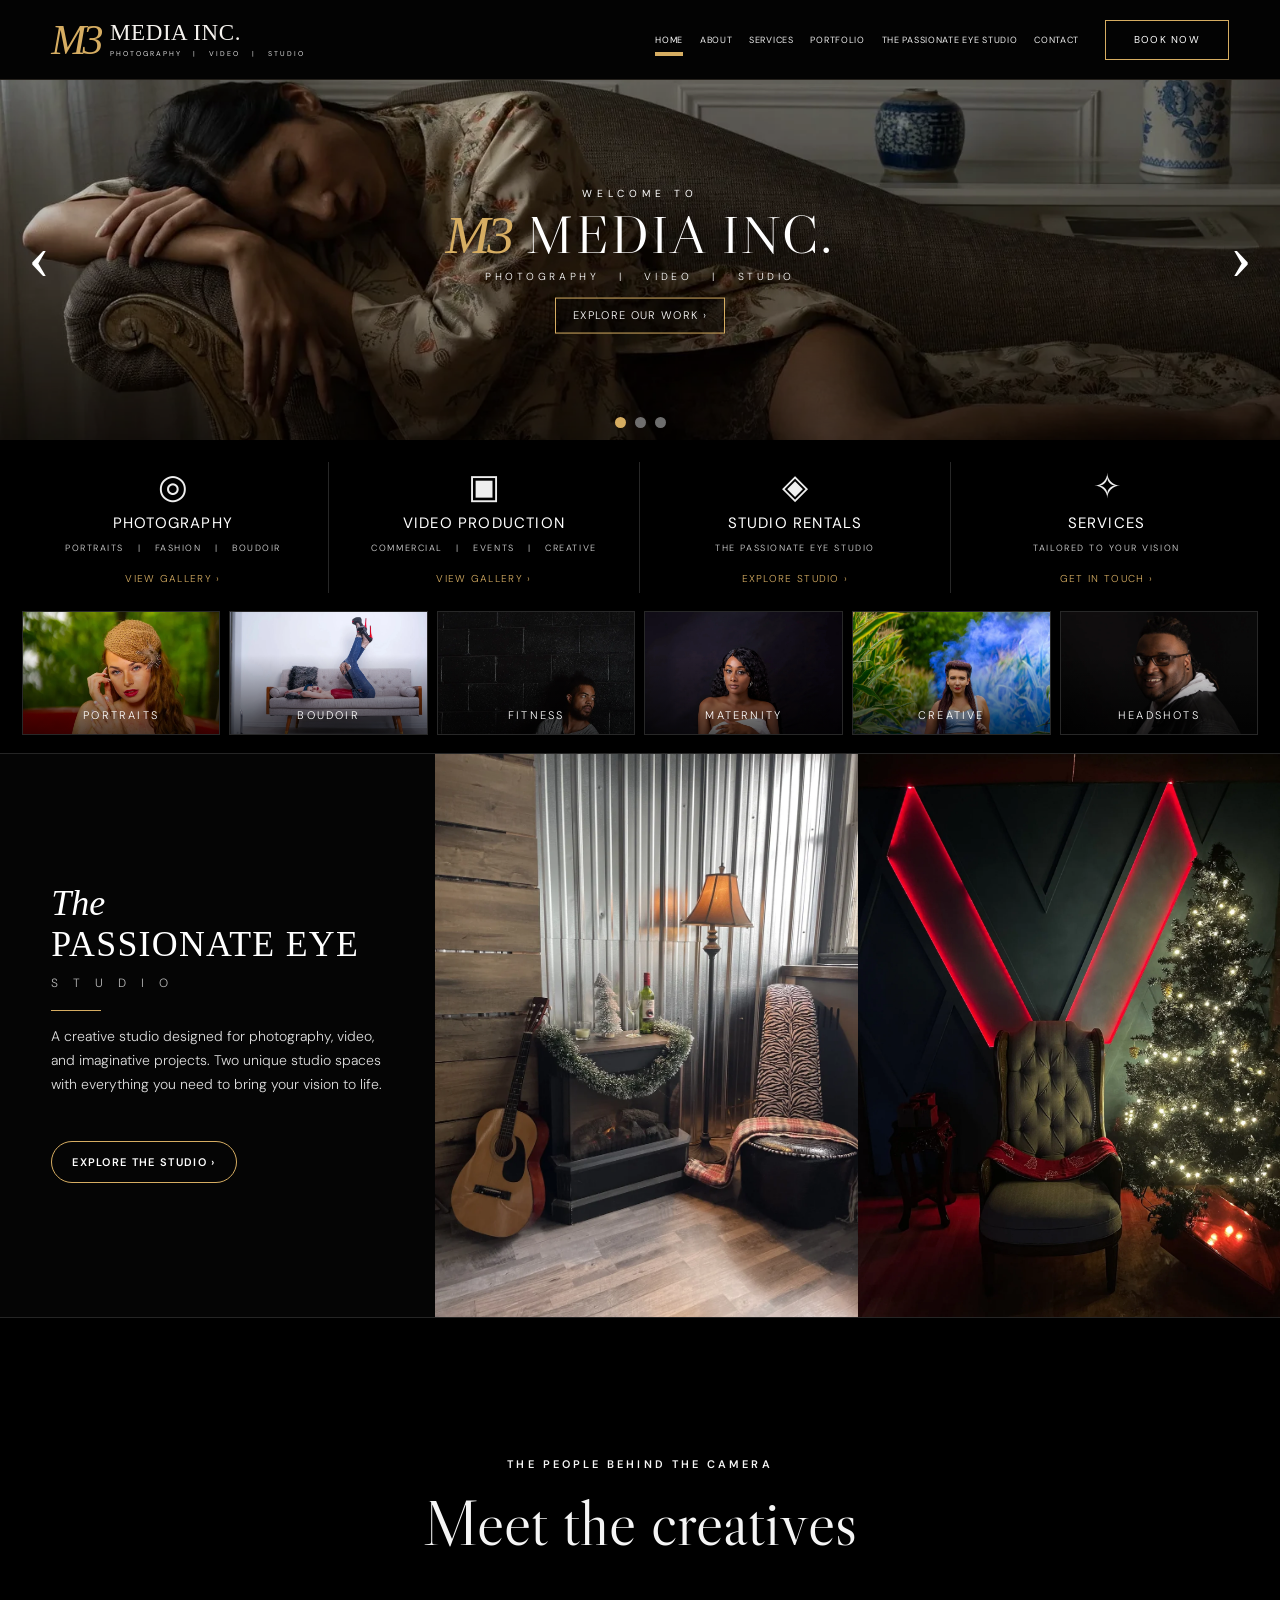
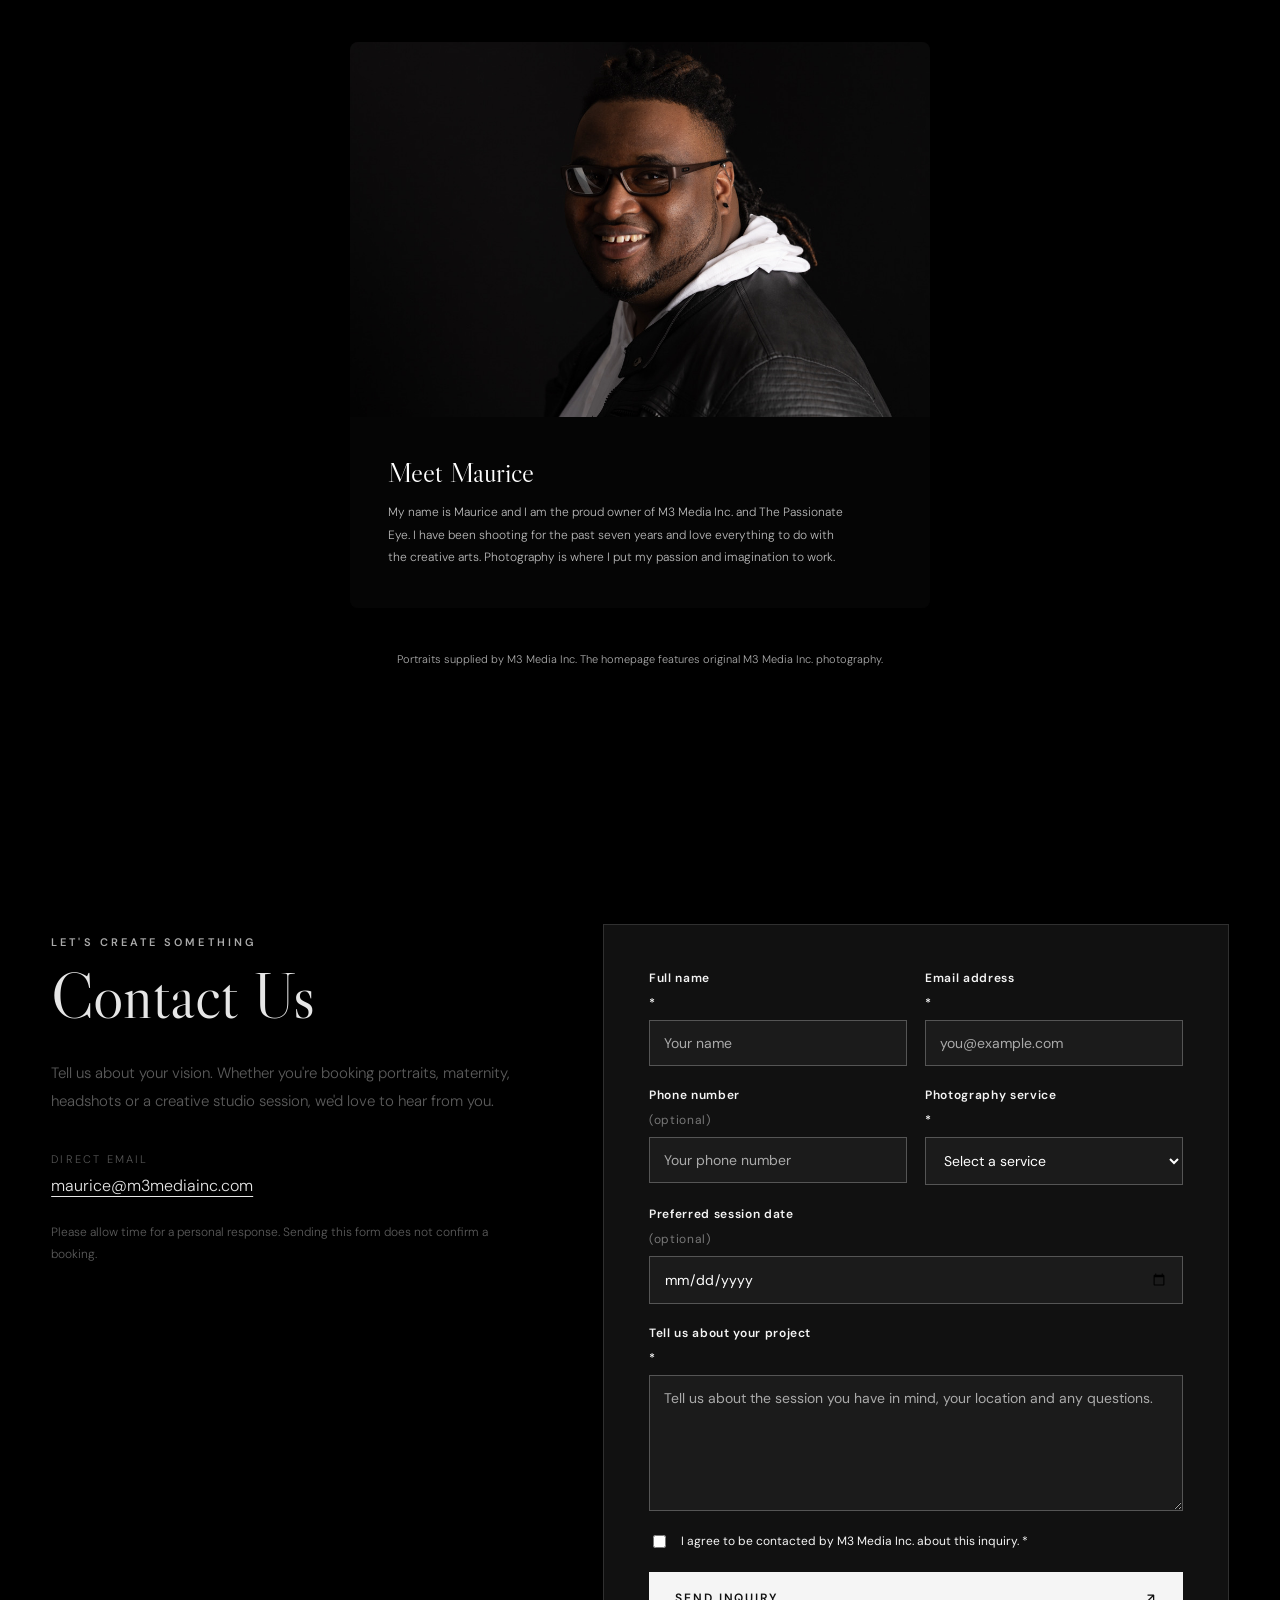
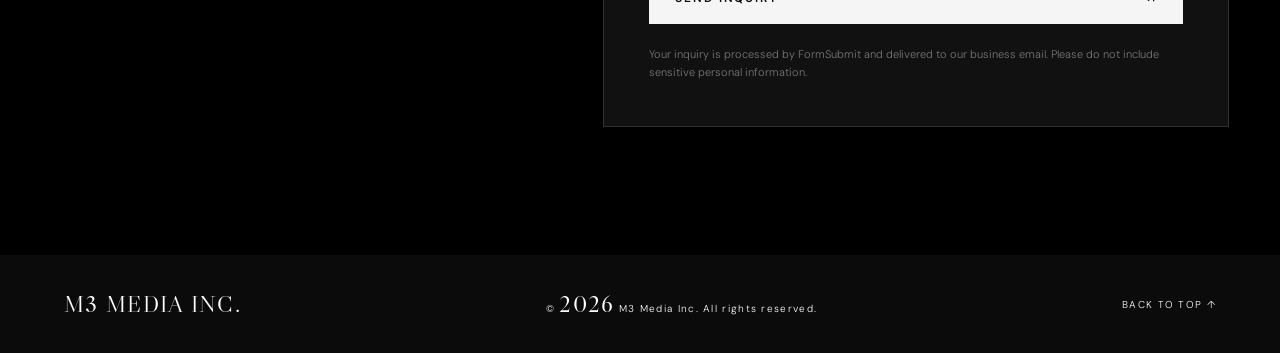
==== commit 137f4099: "Add files via upload" ====
--- a/index.html
+++ b/index.html
@@ -6,7 +6,7 @@
 <main>
 <section aria-label="Featured photography" class="hero" id="home"><div aria-label="Featured M3 Media photograph" class="hero-image" id="heroImage" role="img"></div><div aria-hidden="true" class="hero-image hero-image-next" id="heroImageNext"></div><div class="hero-shade"></div><div class="hero-content"><p class="eyebrow">WELCOME TO</p><h1><em>M3</em> MEDIA INC.</h1><p class="hero-subtitle">PHOTOGRAPHY   |   VIDEO   |   STUDIO</p><a class="hero-link" href="./portfolio.html">EXPLORE OUR WORK <span aria-hidden="true">›</span></a></div><button aria-label="Previous slide" class="hero-arrow prev" id="prevSlide">‹</button><button aria-label="Next slide" class="hero-arrow next" id="nextSlide">›</button><div aria-label="Slideshow controls" class="slide-progress" id="slideProgress" role="group"></div></section>
 <section aria-labelledby="services-title" class="services-section editorial-services" id="services"><div class="service-strip"><a href="./portfolio.html"><span class="service-icon">◎</span><strong>PHOTOGRAPHY</strong><small>PORTRAITS   |   FASHION   |   BOUDOIR</small><span>VIEW GALLERY ›</span></a><a href="./portfolio.html"><span class="service-icon">▣</span><strong>VIDEO PRODUCTION</strong><small>COMMERCIAL   |   EVENTS   |   CREATIVE</small><span>VIEW GALLERY ›</span></a><a href="./studio.html"><span class="service-icon">◈</span><strong>STUDIO RENTALS</strong><small>THE PASSIONATE EYE STUDIO</small><span>EXPLORE STUDIO ›</span></a><a href="#book"><span class="service-icon">✧</span><strong>SERVICES</strong><small>TAILORED TO YOUR VISION</small><span>GET IN TOUCH ›</span></a></div></section>
-<section aria-label="Photography categories" class="home-categories"><div class="editorial-categories"><a href="./portfolio.html"><img alt="Beauty portrait" src="assets/portfolio-17.webp"/><span>PORTRAITS</span></a><a href="./portfolio.html"><img alt="Boudoir photography" src="assets/portfolio-20.webp"/><span>BOUDOIR</span></a><a href="./portfolio.html"><img alt="Fashion photography" src="assets/portfolio-29.webp"/><span>FASHION</span></a><a href="./portfolio.html"><img alt="Maternity photography" src="assets/portfolio-27.webp"/><span>MATERNITY</span></a><a href="./portfolio.html"><img alt="Creative photography" src="assets/portfolio-18.webp"/><span>CREATIVE</span></a><a href="./portfolio.html"><img alt="Editorial photography" src="assets/portfolio-01.webp"/><span>EDITORIAL</span></a></div></section><section aria-labelledby="studio-link-heading" class="studio-link-section"><div class="studio-promo-copy"><span class="studio-promo-script">The</span><h2>PASSIONATE EYE</h2><p class="studio-promo-kicker">S T U D I O</p><div class="gold-rule"></div><p>A creative studio designed for photography, video, and imaginative projects. Two unique studio spaces with everything you need to bring your vision to life.</p><a class="outline-btn" href="./studio.html">EXPLORE THE STUDIO ›</a></div><div class="studio-promo-images"><img alt="The Passionate Eye Studio room one" src="assets/studio-IMG_0008.webp"/><img alt="The Passionate Eye Studio room two" src="assets/studio-IMG_0027.webp"/></div></section><section class="about-section section-pad" id="about"><div class="section-heading"><p class="eyebrow">THE PEOPLE BEHIND THE CAMERA</p><h2>Meet the creatives</h2></div><div class="bio-grid"><article class="bio-card"><img alt="Portrait of Maurice" loading="lazy" src="assets/IMG_7279.JPG"/><div class="bio-text"><h3>Meet Maurice</h3><p>My name is Maurice and I am the proud owner of M3 Media Inc. and The Passionate Eye. I have been shooting for the past seven years and love everything to do with the creative arts. Photography is where I put my passion and imagination to work.</p></div></article><article class="bio-card"><img alt="Portrait of Aubree" loading="lazy" src="assets/aubree-portrait.webp"/><div class="bio-text"><h3>Meet Aubree</h3><p>My name is Aubree and I am the face behind AM.CREATIV. I am a photographer based in London, Ontario, with a passion for capturing moments that last forever. The studio is a space for creativity, collaboration and connection.</p></div></article></div><p class="reference-note">Portraits supplied by M3 Media Inc. The homepage features original M3 Media Inc. photography.</p></section>
+<section aria-label="Photography categories" class="home-categories"><div class="editorial-categories"><a href="./portfolio.html?category=portraits#portfolio" aria-label="View Portraits portfolio"><img alt="Portraits photography" src="assets/portfolio-17.webp"/><span>PORTRAITS</span></a><a href="./portfolio.html?category=boudoir#portfolio" aria-label="View Boudoir portfolio"><img alt="Boudoir photography" src="assets/portfolio-20.webp"/><span>BOUDOIR</span></a><a href="./portfolio.html?category=fitness#portfolio" aria-label="View Fitness portfolio"><img alt="Fitness photography" src="assets/portfolio-04.webp"/><span>FITNESS</span></a><a href="./portfolio.html?category=maternity#portfolio" aria-label="View Maternity portfolio"><img alt="Maternity photography" src="assets/portfolio-27.webp"/><span>MATERNITY</span></a><a href="./portfolio.html?category=creative#portfolio" aria-label="View Creative portfolio"><img alt="Creative photography" src="assets/portfolio-18.webp"/><span>CREATIVE</span></a><a href="./portfolio.html?category=headshots#portfolio" aria-label="View Headshots portfolio"><img alt="Headshots photography" src="assets/portfolio-32.webp"/><span>HEADSHOTS</span></a></div></section><section aria-labelledby="studio-link-heading" class="studio-link-section"><div class="studio-promo-copy"><span class="studio-promo-script">The</span><h2>PASSIONATE EYE</h2><p class="studio-promo-kicker">S T U D I O</p><div class="gold-rule"></div><p>A creative studio designed for photography, video, and imaginative projects. Two unique studio spaces with everything you need to bring your vision to life.</p><a class="outline-btn" href="./studio.html">EXPLORE THE STUDIO ›</a></div><div class="studio-promo-images"><img alt="The Passionate Eye Studio room one" src="assets/studio-IMG_0008.webp"/><img alt="The Passionate Eye Studio room two" src="assets/studio-IMG_0027.webp"/></div></section><section class="about-section section-pad" id="about"><div class="section-heading"><p class="eyebrow">THE PEOPLE BEHIND THE CAMERA</p><h2>Meet the creatives</h2></div><div class="bio-grid"><article class="bio-card"><img alt="Portrait of Maurice" loading="lazy" src="assets/IMG_7279.JPG"/><div class="bio-text"><h3>Meet Maurice</h3><p>My name is Maurice and I am the proud owner of M3 Media Inc. and The Passionate Eye. I have been shooting for the past seven years and love everything to do with the creative arts. Photography is where I put my passion and imagination to work.</p></div></article></div><p class="reference-note">Portraits supplied by M3 Media Inc. The homepage features original M3 Media Inc. photography.</p></section>
 <section aria-labelledby="contact-title" class="booking-section section-pad" id="book">
 <div class="contact-wrap"><div class="contact-intro"><p class="eyebrow">LET'S CREATE SOMETHING</p><h2 id="contact-title">Contact Us</h2><p>Tell us about your vision. Whether you're booking portraits, maternity, headshots or a creative studio session, we'd love to hear from you.</p><p class="contact-email-label">DIRECT EMAIL</p><a class="contact-email" href="mailto:maurice@m3mediainc.com">maurice@m3mediainc.com</a><p class="contact-small">Please allow time for a personal response. Sending this form does not confirm a booking.</p></div>
 <form accept-charset="UTF-8" action="https://formsubmit.co/maurice@m3mediainc.com" class="contact-form" method="POST">
--- a/styles.css
+++ b/styles.css
@@ -405,3 +405,21 @@
  body:not(.studio-page) .hero-content h1{font-size:clamp(24px,7vw,38px)!important;white-space:normal!important}
  body:not(.studio-page) .hero-content .hero-link{font-size:9px!important;padding:10px 12px!important}
 }
+
+/* Portfolio category selection */
+.portfolio-grid figure[hidden]{display:none!important}
+.editorial-categories a.category-selected{outline:2px solid #c6a15d;outline-offset:-2px}
+.editorial-categories a{cursor:pointer}
+
+/* V29: shift photography downward inside six category tiles so faces stay visible.
+   Object-position toward top shows more of the upper portrait, without moving tiles or labels. */
+.home-categories .editorial-categories img { object-position: center 12% !important; }
+.home-categories .editorial-categories a:nth-child(1) img { object-position: center 8% !important; }
+.home-categories .editorial-categories a:nth-child(2) img { object-position: center 6% !important; }
+.home-categories .editorial-categories a:nth-child(3) img { object-position: center 8% !important; }
+.home-categories .editorial-categories a:nth-child(4) img { object-position: center 8% !important; }
+.home-categories .editorial-categories a:nth-child(5) img { object-position: center 10% !important; }
+.home-categories .editorial-categories a:nth-child(6) img { object-position: center 5% !important; }
+
+/* V30: center the remaining creative profile */
+.bio-grid:has(.bio-card:only-child){grid-template-columns:minmax(0,min(100%,580px));justify-content:center}
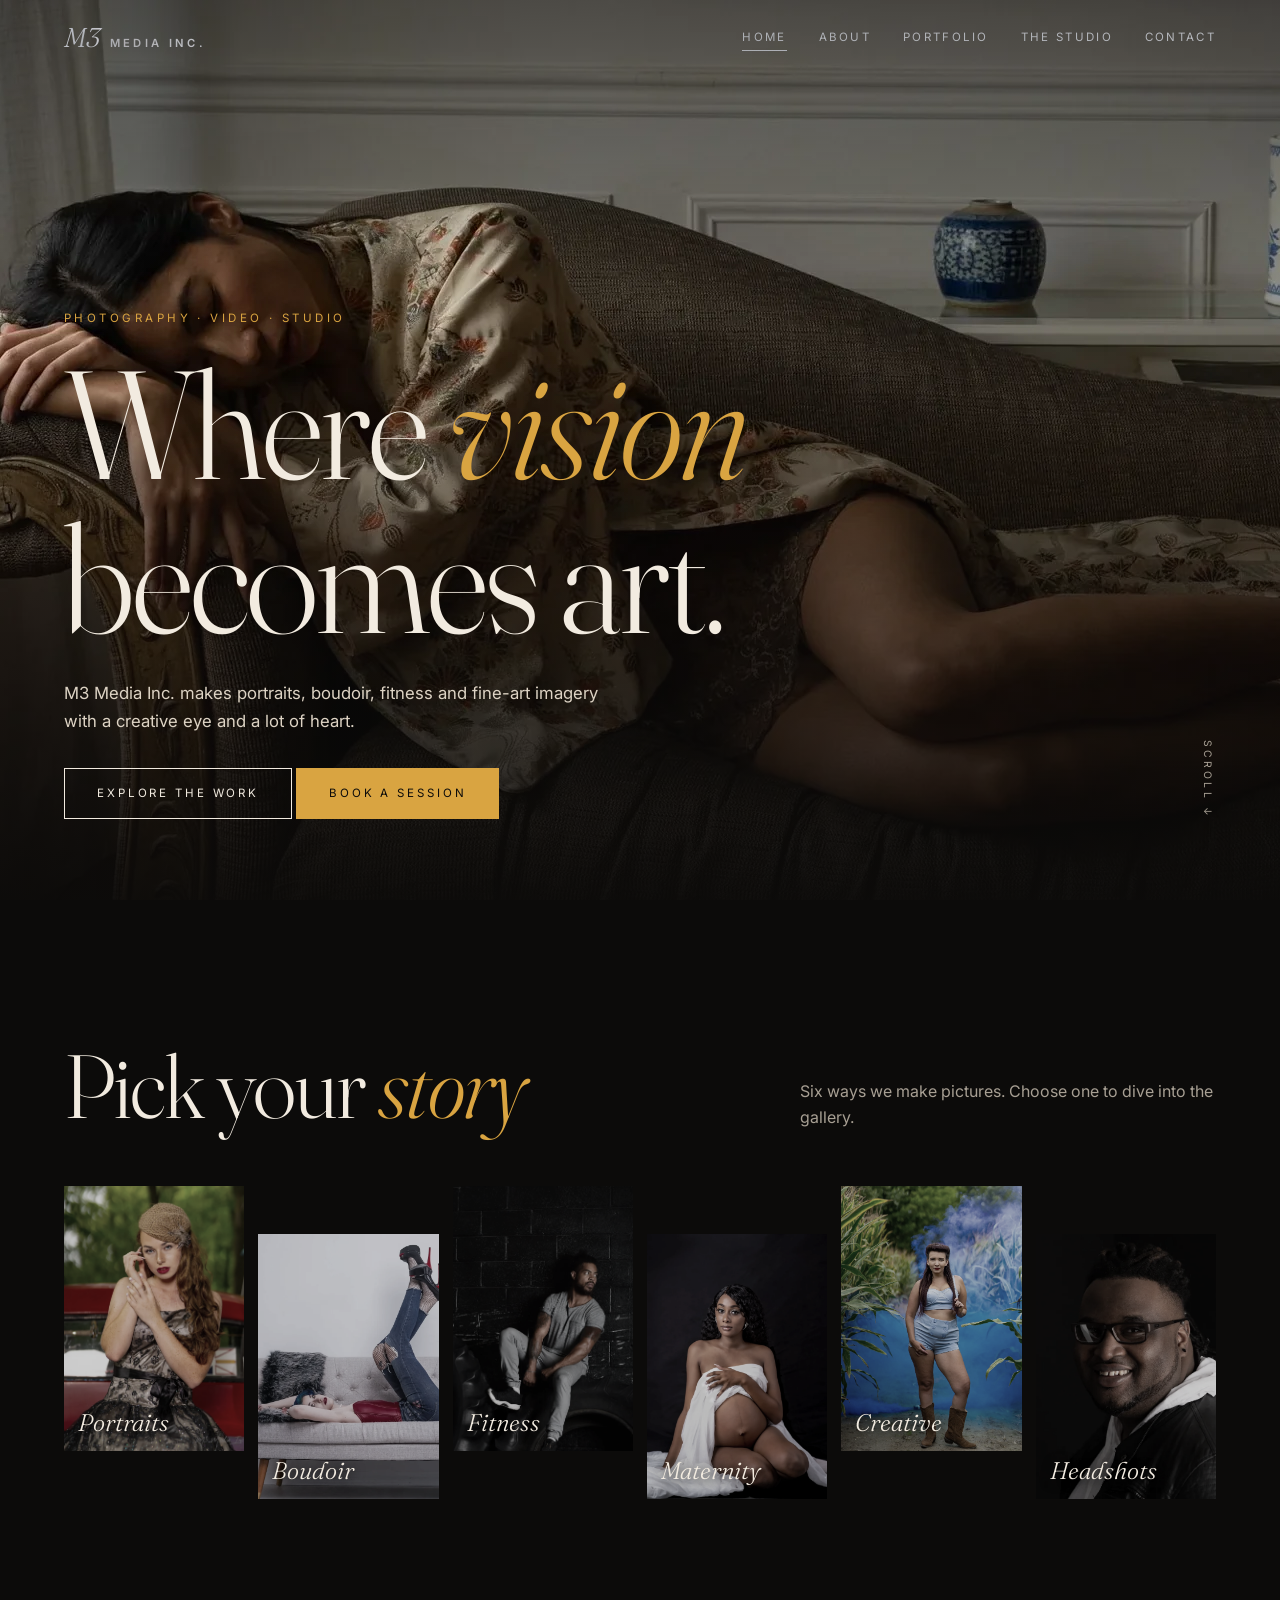
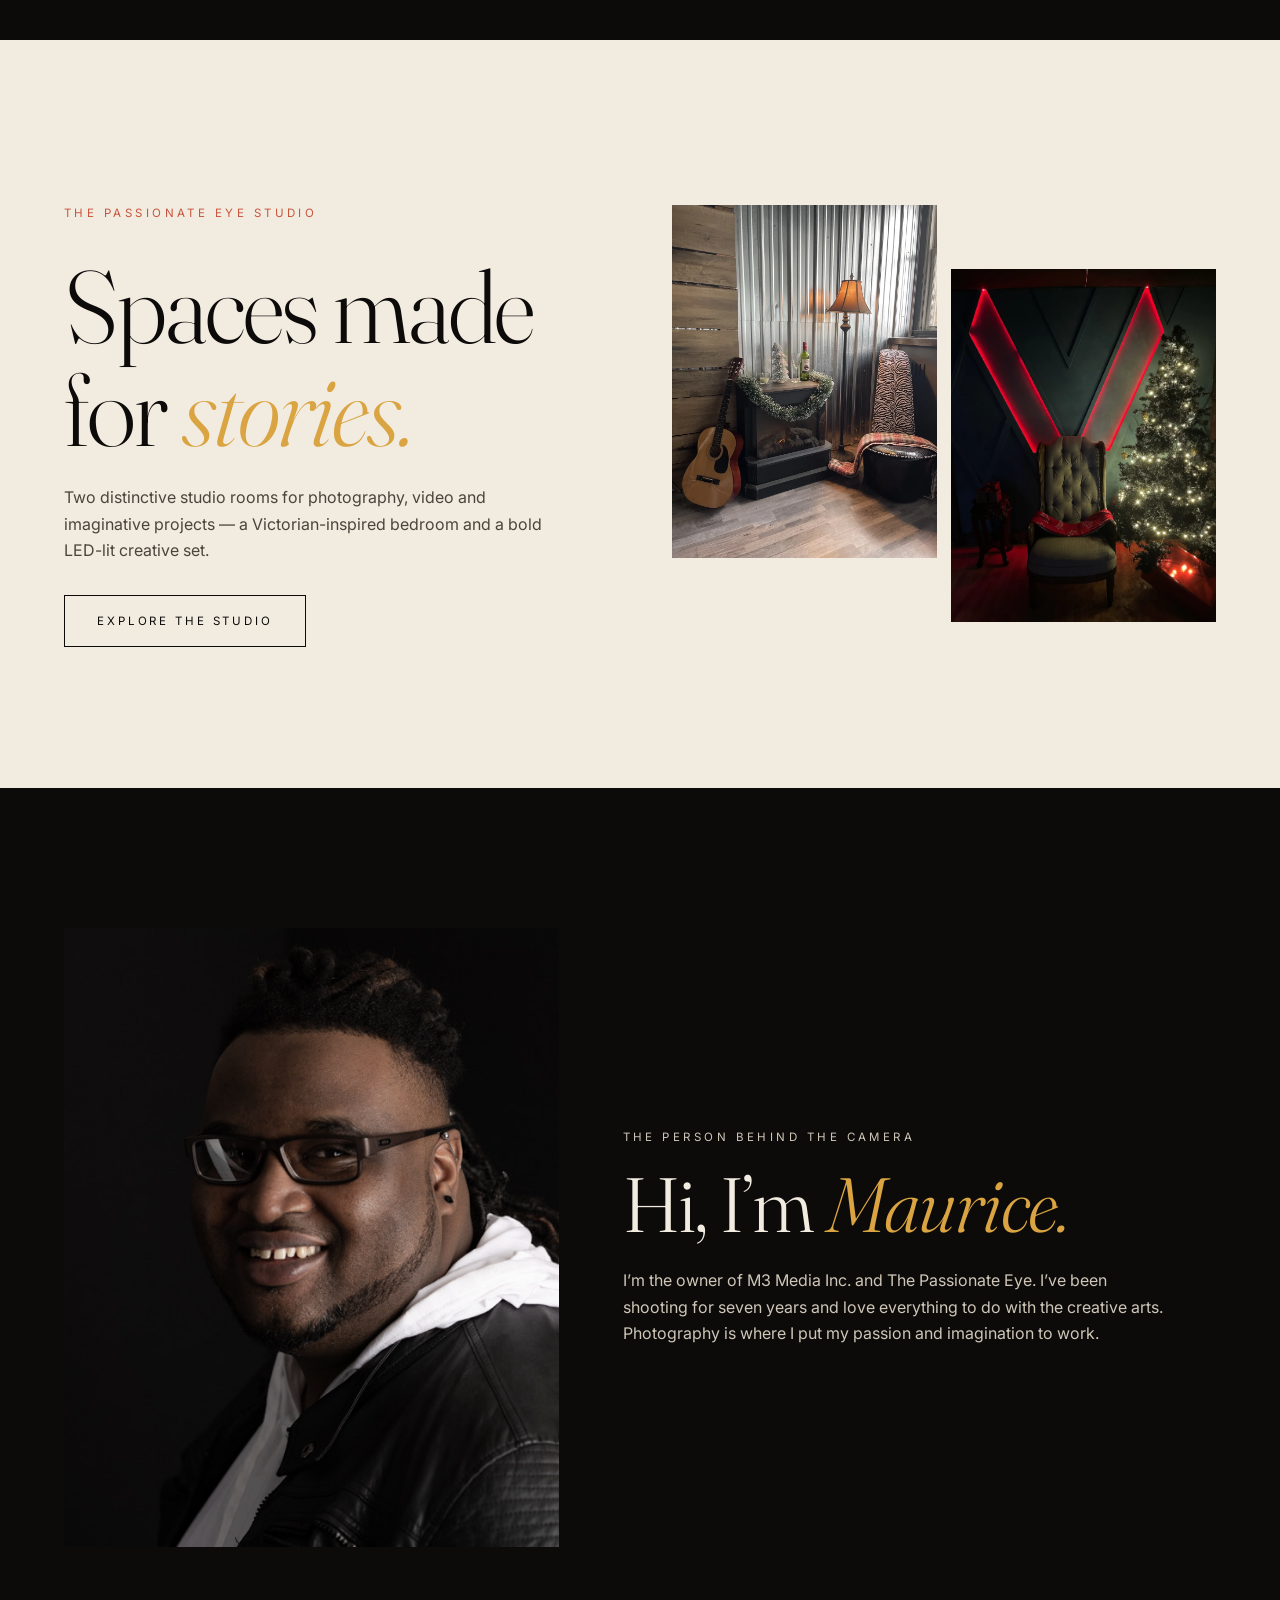
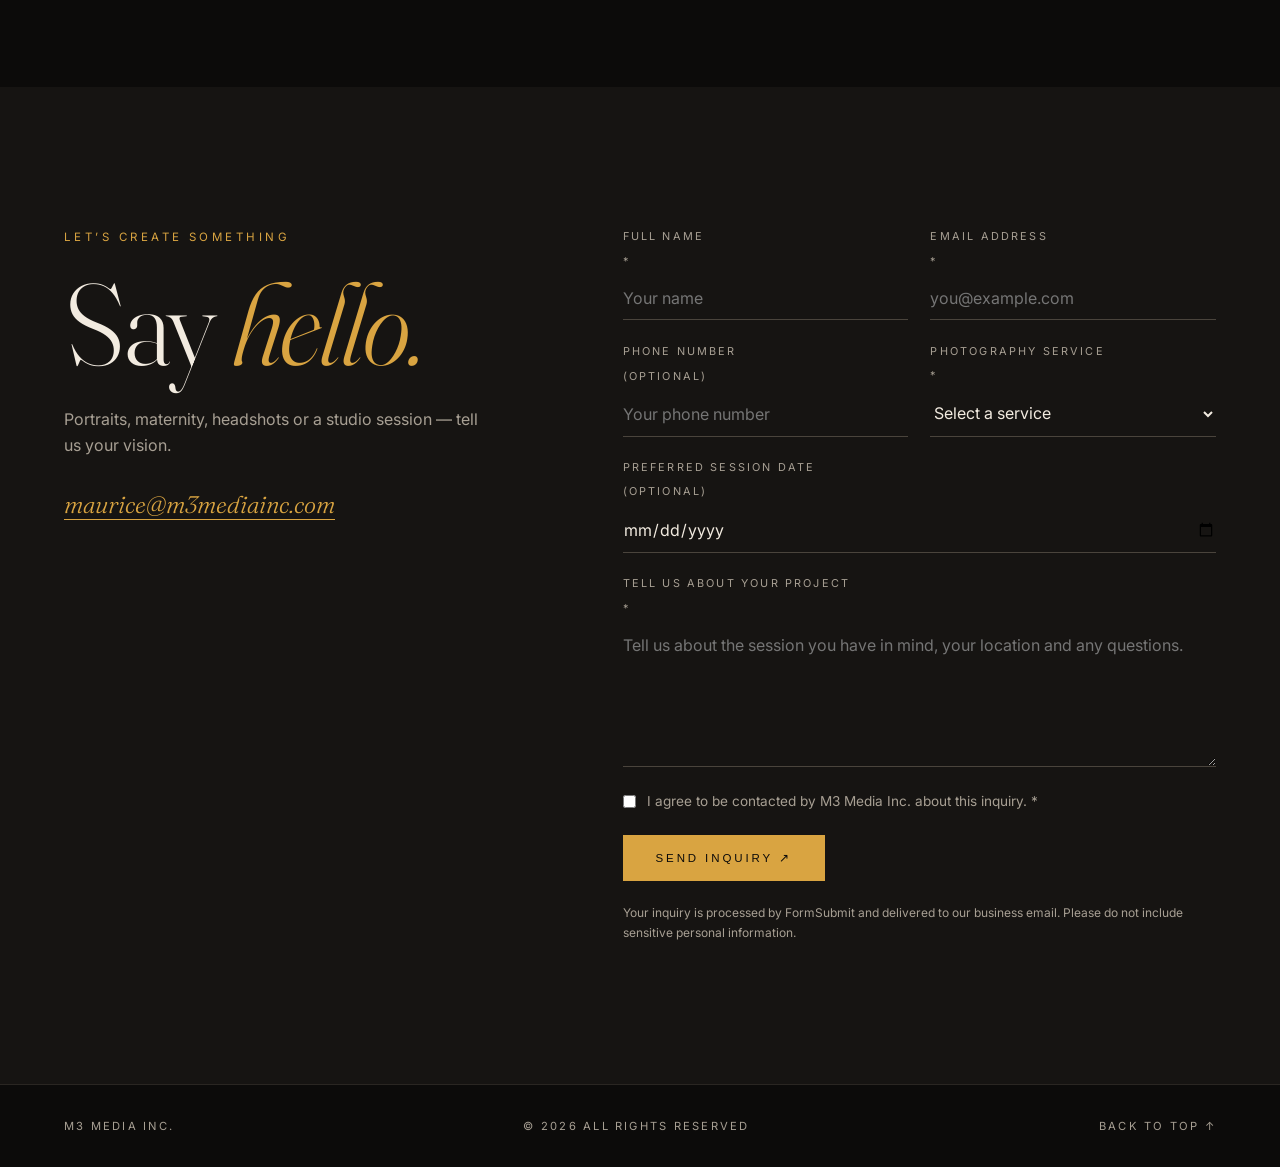
==== commit f66ba762: "Add files via upload" ====
--- a/index.html
+++ b/index.html
@@ -1,25 +1,18 @@
-<!DOCTYPE html>
-
-<html lang="en"><head><meta charset="utf-8"/><meta content="width=device-width,initial-scale=1" name="viewport"/><meta content="M3 Media Inc. — photography, creative portraits and studio experiences." name="description"/><title>M3 Media Inc. | Photography &amp; Creative Studio</title><link href="styles.css" rel="stylesheet"/></head>
-<body>
-<header class="site-header editorial-header" id="header"><a aria-label="M3 Media Inc. home" class="brand" href="#home"><span class="brand-script">M3</span><span class="brand-wordmark">MEDIA INC.<small>PHOTOGRAPHY   |   VIDEO   |   STUDIO</small></span></a><button aria-controls="primary-nav" aria-expanded="false" aria-label="Toggle navigation" class="menu-toggle"><span></span><span></span><span></span></button><nav aria-label="Main navigation" class="nav" id="primary-nav"><div class="nav-main"><a aria-current="page" class="header-active" href="#home">HOME</a><a href="#about">ABOUT</a><a href="#services">SERVICES</a><a href="./portfolio.html">PORTFOLIO</a><a href="./studio.html">THE PASSIONATE EYE STUDIO</a><a href="#book">CONTACT</a></div><div class="nav-actions"><a class="book-btn" href="#book">BOOK NOW</a></div></nav></header>
-<main>
-<section aria-label="Featured photography" class="hero" id="home"><div aria-label="Featured M3 Media photograph" class="hero-image" id="heroImage" role="img"></div><div aria-hidden="true" class="hero-image hero-image-next" id="heroImageNext"></div><div class="hero-shade"></div><div class="hero-content"><p class="eyebrow">WELCOME TO</p><h1><em>M3</em> MEDIA INC.</h1><p class="hero-subtitle">PHOTOGRAPHY   |   VIDEO   |   STUDIO</p><a class="hero-link" href="./portfolio.html">EXPLORE OUR WORK <span aria-hidden="true">›</span></a></div><button aria-label="Previous slide" class="hero-arrow prev" id="prevSlide">‹</button><button aria-label="Next slide" class="hero-arrow next" id="nextSlide">›</button><div aria-label="Slideshow controls" class="slide-progress" id="slideProgress" role="group"></div></section>
-<section aria-labelledby="services-title" class="services-section editorial-services" id="services"><div class="service-strip"><a href="./portfolio.html"><span class="service-icon">◎</span><strong>PHOTOGRAPHY</strong><small>PORTRAITS   |   FASHION   |   BOUDOIR</small><span>VIEW GALLERY ›</span></a><a href="./portfolio.html"><span class="service-icon">▣</span><strong>VIDEO PRODUCTION</strong><small>COMMERCIAL   |   EVENTS   |   CREATIVE</small><span>VIEW GALLERY ›</span></a><a href="./studio.html"><span class="service-icon">◈</span><strong>STUDIO RENTALS</strong><small>THE PASSIONATE EYE STUDIO</small><span>EXPLORE STUDIO ›</span></a><a href="#book"><span class="service-icon">✧</span><strong>SERVICES</strong><small>TAILORED TO YOUR VISION</small><span>GET IN TOUCH ›</span></a></div></section>
-<section aria-label="Photography categories" class="home-categories"><div class="editorial-categories"><a href="./portfolio.html?category=portraits#portfolio" aria-label="View Portraits portfolio"><img alt="Portraits photography" src="assets/portfolio-17.webp"/><span>PORTRAITS</span></a><a href="./portfolio.html?category=boudoir#portfolio" aria-label="View Boudoir portfolio"><img alt="Boudoir photography" src="assets/portfolio-20.webp"/><span>BOUDOIR</span></a><a href="./portfolio.html?category=fitness#portfolio" aria-label="View Fitness portfolio"><img alt="Fitness photography" src="assets/portfolio-04.webp"/><span>FITNESS</span></a><a href="./portfolio.html?category=maternity#portfolio" aria-label="View Maternity portfolio"><img alt="Maternity photography" src="assets/portfolio-27.webp"/><span>MATERNITY</span></a><a href="./portfolio.html?category=creative#portfolio" aria-label="View Creative portfolio"><img alt="Creative photography" src="assets/portfolio-18.webp"/><span>CREATIVE</span></a><a href="./portfolio.html?category=headshots#portfolio" aria-label="View Headshots portfolio"><img alt="Headshots photography" src="assets/portfolio-32.webp"/><span>HEADSHOTS</span></a></div></section><section aria-labelledby="studio-link-heading" class="studio-link-section"><div class="studio-promo-copy"><span class="studio-promo-script">The</span><h2>PASSIONATE EYE</h2><p class="studio-promo-kicker">S T U D I O</p><div class="gold-rule"></div><p>A creative studio designed for photography, video, and imaginative projects. Two unique studio spaces with everything you need to bring your vision to life.</p><a class="outline-btn" href="./studio.html">EXPLORE THE STUDIO ›</a></div><div class="studio-promo-images"><img alt="The Passionate Eye Studio room one" src="assets/studio-IMG_0008.webp"/><img alt="The Passionate Eye Studio room two" src="assets/studio-IMG_0027.webp"/></div></section><section class="about-section section-pad" id="about"><div class="section-heading"><p class="eyebrow">THE PEOPLE BEHIND THE CAMERA</p><h2>Meet the creatives</h2></div><div class="bio-grid"><article class="bio-card"><img alt="Portrait of Maurice" loading="lazy" src="assets/IMG_7279.JPG"/><div class="bio-text"><h3>Meet Maurice</h3><p>My name is Maurice and I am the proud owner of M3 Media Inc. and The Passionate Eye. I have been shooting for the past seven years and love everything to do with the creative arts. Photography is where I put my passion and imagination to work.</p></div></article></div><p class="reference-note">Portraits supplied by M3 Media Inc. The homepage features original M3 Media Inc. photography.</p></section>
-<section aria-labelledby="contact-title" class="booking-section section-pad" id="book">
-<div class="contact-wrap"><div class="contact-intro"><p class="eyebrow">LET'S CREATE SOMETHING</p><h2 id="contact-title">Contact Us</h2><p>Tell us about your vision. Whether you're booking portraits, maternity, headshots or a creative studio session, we'd love to hear from you.</p><p class="contact-email-label">DIRECT EMAIL</p><a class="contact-email" href="mailto:maurice@m3mediainc.com">maurice@m3mediainc.com</a><p class="contact-small">Please allow time for a personal response. Sending this form does not confirm a booking.</p></div>
-<form accept-charset="UTF-8" action="https://formsubmit.co/maurice@m3mediainc.com" class="contact-form" method="POST">
+<!DOCTYPE html><html lang="en"><head><meta charset="utf-8"><meta name="viewport" content="width=device-width,initial-scale=1"><meta name="description" content="M3 Media Inc. — photography, creative portraits and studio experiences."><title>M3 Media Inc. | Photography & Creative Studio</title><link rel="preconnect" href="https://fonts.googleapis.com"><link rel="preconnect" href="https://fonts.gstatic.com" crossorigin><link href="https://fonts.googleapis.com/css2?family=Fraunces:ital,opsz,wght@0,9..144,300;0,9..144,500;1,9..144,300&family=Inter:wght@400;500&display=swap" rel="stylesheet"><link rel="stylesheet" href="styles.css"></head><body><header><a class="brand" href="index.html">M3<b>MEDIA INC.</b></a><button class="burger" aria-label="Menu">MENU</button><nav><a href="index.html" aria-current="page">Home</a><a href="index.html#about">About</a><a href="portfolio.html">Portfolio</a><a href="studio.html">The Studio</a><a href="index.html#contact">Contact</a></nav></header><main id="top">
+<section class="hero" style="padding-top:0;padding-bottom:9vh"><div class="slide" style="background-image:url(assets/slide-02.webp)"></div><div class="slide" style="background-image:url(assets/slide-09.webp)"></div><div class="slide" style="background-image:url(assets/slide-10.webp)"></div>
+<div class="hero-in"><p class="eyebrow">Photography · Video · Studio</p><h1>Where <em>vision</em> becomes art.</h1><p class="sub">M3 Media Inc. makes portraits, boudoir, fitness and fine-art imagery with a creative eye and a lot of heart.</p><a class="btn" href="portfolio.html">Explore the work</a> <a class="btn fill" href="#contact">Book a session</a></div><div class="scroll">SCROLL ↓</div></section>
+<section><div class="head reveal"><h2>Pick your <em>story</em></h2><p>Six ways we make pictures. Choose one to dive into the gallery.</p></div><div class="cats reveal"><a class="cat" href="portfolio.html?category=portraits"><img src="assets/portfolio-17.webp" alt="Portraits photography" loading="lazy"><span>Portraits</span></a><a class="cat" href="portfolio.html?category=boudoir"><img src="assets/portfolio-20.webp" alt="Boudoir photography" loading="lazy"><span>Boudoir</span></a><a class="cat" href="portfolio.html?category=fitness"><img src="assets/portfolio-04.webp" alt="Fitness photography" loading="lazy"><span>Fitness</span></a><a class="cat" href="portfolio.html?category=maternity"><img src="assets/portfolio-27.webp" alt="Maternity photography" loading="lazy"><span>Maternity</span></a><a class="cat" href="portfolio.html?category=creative"><img src="assets/portfolio-18.webp" alt="Creative photography" loading="lazy"><span>Creative</span></a><a class="cat" href="portfolio.html?category=headshots"><img src="assets/portfolio-32.webp" alt="Headshots photography" loading="lazy"><span>Headshots</span></a></div></section>
+<section class="studio" id="studio"><div class="reveal"><p class="eyebrow">The Passionate Eye Studio</p><h2>Spaces made for <em>stories.</em></h2><p>Two distinctive studio rooms for photography, video and imaginative projects — a Victorian-inspired bedroom and a bold LED-lit creative set.</p><a class="btn" href="studio.html">Explore the studio</a></div><div class="pair reveal"><img src="assets/studio-IMG_0008.webp" alt="Studio 1" loading="lazy"><img src="assets/studio-IMG_0027.webp" alt="Studio 2" loading="lazy"></div></section>
+<section class="about" id="about"><img class="reveal" src="assets/IMG_7279.JPG" alt="Portrait of Maurice" loading="lazy"><div class="reveal"><p class="eyebrow">The person behind the camera</p><h2>Hi, I’m <em>Maurice.</em></h2><p>I’m the owner of M3 Media Inc. and The Passionate Eye. I’ve been shooting for seven years and love everything to do with the creative arts. Photography is where I put my passion and imagination to work.</p></div></section>
+<section class="contact" id="contact"><div class="reveal"><p class="eyebrow">Let’s create something</p><h2>Say <em>hello.</em></h2><p style="color:var(--mute);margin-bottom:2rem;max-width:26rem">Portraits, maternity, headshots or a studio session — tell us your vision.</p><a class="mail" href="mailto:maurice@m3mediainc.com">maurice@m3mediainc.com</a></div><div class="reveal"><form accept-charset="UTF-8" action="https://formsubmit.co/maurice@m3mediainc.com"  method="POST">
 <input name="_subject" type="hidden" value="New M3 Media Inc. photography inquiry"/>
 <input name="_template" type="hidden" value="table"/>
 <input name="_captcha" type="hidden" value="true"/>
-<input aria-hidden="true" autocomplete="off" class="form-honeypot" name="_honey" tabindex="-1" type="text"/>
-<div class="contact-field-row"><label>Full name <span aria-hidden="true">*</span><input autocomplete="name" maxlength="120" name="name" placeholder="Your name" required="" type="text"/></label><label>Email address <span aria-hidden="true">*</span><input autocomplete="email" maxlength="254" name="email" placeholder="you@example.com" required="" type="email"/></label></div>
-<div class="contact-field-row"><label>Phone number <span class="optional">(optional)</span><input autocomplete="tel" maxlength="40" name="phone" placeholder="Your phone number" type="tel"/></label><label>Photography service <span aria-hidden="true">*</span><select name="service" required=""><option disabled="" selected="" value="">Select a service</option><option>Headshots</option><option>Portrait photography</option><option>Maternity photography</option><option>Boudoir photography</option><option>Creative / fashion photography</option><option>Studio rental</option><option>Other inquiry</option></select></label></div>
-<label>Preferred session date <span class="optional">(optional)</span><input name="preferred_date" type="date"/></label>
+<input aria-hidden="true" autocomplete="off" class="hp" name="_honey" tabindex="-1" type="text"/>
+<div class="row"><label>Full name <span aria-hidden="true">*</span><input autocomplete="name" maxlength="120" name="name" placeholder="Your name" required="" type="text"/></label><label>Email address <span aria-hidden="true">*</span><input autocomplete="email" maxlength="254" name="email" placeholder="you@example.com" required="" type="email"/></label></div>
+<div class="row"><label>Phone number <span class="o">(optional)</span><input autocomplete="tel" maxlength="40" name="phone" placeholder="Your phone number" type="tel"/></label><label>Photography service <span aria-hidden="true">*</span><select name="service" required=""><option disabled="" selected="" value="">Select a service</option><option>Headshots</option><option>Portrait photography</option><option>Maternity photography</option><option>Boudoir photography</option><option>Creative / fashion photography</option><option>Studio rental</option><option>Other inquiry</option></select></label></div>
+<label>Preferred session date <span class="o">(optional)</span><input name="preferred_date" type="date"/></label>
 <label>Tell us about your project <span aria-hidden="true">*</span><textarea maxlength="5000" name="message" placeholder="Tell us about the session you have in mind, your location and any questions." required="" rows="6"></textarea></label>
-<label class="contact-consent"><input name="contact_consent" required="" type="checkbox" value="Yes"/> <span>I agree to be contacted by M3 Media Inc. about this inquiry. <span aria-hidden="true">*</span></span></label>
-<button class="contact-submit" type="submit">SEND INQUIRY <span aria-hidden="true">↗</span></button>
-<p class="contact-form-note">Your inquiry is processed by FormSubmit and delivered to our business email. Please do not include sensitive personal information.</p>
-</form></div></section>
-</main><footer><span>M3 MEDIA INC.</span><span>© <span id="year"></span> M3 Media Inc. All rights reserved.</span><a href="#home">BACK TO TOP ↑</a></footer><script defer="" src="script.js"></script></body></html>
+<label class="check"><input name="contact_consent" required="" type="checkbox" value="Yes"/> <span>I agree to be contacted by M3 Media Inc. about this inquiry. <span aria-hidden="true">*</span></span></label>
+<button class="btn fill" type="submit">SEND INQUIRY <span aria-hidden="true">↗</span></button>
+<small class="note">Your inquiry is processed by FormSubmit and delivered to our business email. Please do not include sensitive personal information.</small></form></div></section></main><footer><span>M3 Media Inc.</span><span>© <span id="yr"></span> All rights reserved</span><a href="#top">Back to top ↑</a></footer><script src="app.js"></script></body></html>
--- a/styles.css
+++ b/styles.css
@@ -1,425 +1,69 @@
-@import url('https://fonts.googleapis.com/css2?family=DM+Sans:wght@300;400;500;600&family=Libre+Caslon+Display&display=swap');
-:root{--ink:#141313;--paper:#fff;--serif:'Libre Caslon Display',Georgia,serif;--sans:'DM Sans',Arial,sans-serif}*{box-sizing:border-box}html{scroll-behavior:smooth}body{margin:0;color:var(--ink);font-family:var(--sans);font-weight:300}a{color:inherit;text-decoration:none}button{font:inherit;cursor:pointer}.site-header{height:90px;padding:0 clamp(22px,3vw,54px);display:flex;align-items:center;gap:28px;position:absolute;z-index:20;left:0;right:0;color:#fff;transition:background .25s}.brand{font:clamp(22px,2vw,29px) var(--serif);white-space:nowrap;letter-spacing:-.04em}.nav{display:flex;align-items:center;justify-content:space-between;flex:1;gap:16px}.nav-main,.nav-actions{display:flex;align-items:center;gap:clamp(12px,1.25vw,24px)}.nav a:not(.book-btn){font-size:10px;letter-spacing:.24em;font-weight:600;white-space:nowrap}.nav a:hover{opacity:.7}.nav-actions{margin-left:auto}.book-btn,.outline-btn{border:1.5px solid currentColor;border-radius:50px;padding:13px 21px;font-size:10px;letter-spacing:.24em;font-weight:600;white-space:nowrap}.social svg{width:16px;height:16px;display:block}.menu-toggle{display:none}.hero{height:min(850px,100svh);min-height:550px;position:relative;background:#24211d;color:#fff;overflow:hidden}.hero-image{position:absolute;inset:0;background-image:url('assets/hero-reference.jpg');background-size:cover;background-position:center 48%;transform:scale(1.025);transition:filter .5s}.hero-shade{position:absolute;inset:0;background:linear-gradient(90deg,rgba(0,0,0,.34),transparent 75%),linear-gradient(0deg,rgba(0,0,0,.52),transparent 45%,rgba(0,0,0,.26))}.hero-content{position:absolute;left:clamp(35px,7vw,125px);bottom:130px;max-width:580px}.eyebrow{font-size:11px;letter-spacing:.28em;font-weight:600}.hero h1{font:clamp(43px,5.6vw,87px)/.99 var(--serif);margin:15px 0}.hero-content>p:not(.eyebrow){font-size:14px;letter-spacing:.06em}.hero-link{font-size:11px;letter-spacing:.2em;display:inline-block;margin-top:23px;border-bottom:1px solid;padding-bottom:10px}.hero-arrow{position:absolute;top:49%;transform:translateY(-50%);background:transparent;border:0;color:white;font:66px/1 Georgia;padding:15px 23px;font-weight:normal}.hero-arrow.prev{left:5px}.hero-arrow.next{right:5px}.slide-progress{position:absolute;bottom:42px;left:13%;right:13%;display:flex;gap:5px}.slide-progress button{flex:1;height:16px;padding:0;border:0;background:transparent;position:relative}.slide-progress button:before{content:'';height:1px;background:rgba(255,255,255,.52);position:absolute;inset:7px 0 auto}.slide-progress button.active:before{height:2px;background:#fff}.section-pad{padding:clamp(80px,10vw,160px) clamp(25px,5vw,90px)}.section-heading{text-align:center;margin:0 auto 80px;max-width:700px}.section-heading h2,.studio-section h2,.booking-section h2{font:clamp(45px,5vw,72px) var(--serif);margin:12px 0 15px}.section-heading>p:last-child{color:#777}.bio-grid{display:grid;grid-template-columns:1fr 1fr;gap:clamp(45px,7vw,130px);max-width:1480px;margin:auto}.bio-card{position:relative;min-height:395px;display:flex;align-items:center}.bio-card img{width:78%;height:360px;object-fit:cover;border-radius:8px;object-position:center top}.bio-text{background:#050505;color:white;padding:clamp(24px,2.5vw,42px);width:57%;position:absolute;right:0;top:50%;transform:translateY(-50%);min-height:230px}.bio-text h3{font:28px var(--serif);margin:0 0 12px}.bio-text p{font-size:12px;line-height:1.9;color:#bbb;margin:0}.reference-note,.muted-note{font-size:11px;color:#888;text-align:center;margin:42px auto 0;max-width:650px;line-height:1.7}.dark-section{background:#111;color:white}.dark-section .section-heading>p:last-child{color:#aaa}.service-grid{display:grid;grid-template-columns:repeat(3,1fr);gap:30px;max-width:1200px;margin:auto}.service-grid article{border-top:1px solid #666;padding-top:25px}.service-grid article span{font-size:11px;color:#aaa}.service-grid h3{font:31px var(--serif)}.service-grid p{font-size:14px;line-height:1.8;color:#aaa}.portfolio-grid{display:grid;grid-template-columns:1.5fr 1fr 1fr;gap:20px}.portfolio-grid figure{margin:0}.portfolio-grid img{height:380px;width:100%;object-fit:cover}.portfolio-grid figcaption{font-size:11px;letter-spacing:.13em;text-transform:uppercase;padding-top:14px}.studio-section{text-align:center;background:#eae6e1}.studio-section>p:not(.eyebrow){color:#555}.studio-section .outline-btn{display:inline-block;margin-top:24px}.booking-section{text-align:center}.booking-section>p:not(.eyebrow){color:#555}.booking-section .outline-btn{display:inline-block;margin-top:25px}.shop-section{background:#f4f4f4;text-align:center;padding:24px;color:#777;font-size:12px}footer{background:#0b0b0b;color:#fff;padding:35px 5vw;display:flex;justify-content:space-between;align-items:center;gap:20px;font-size:10px;letter-spacing:.13em}footer span:first-child{font:23px var(--serif)}
-@media(max-width:1150px){.site-header{height:76px}.menu-toggle{display:flex;flex-direction:column;gap:5px;border:0;background:none;margin-left:auto;padding:12px;color:inherit}.menu-toggle span{display:block;width:25px;height:2px;background:currentColor}.nav{display:none;position:absolute;top:76px;left:0;right:0;background:#111;color:white;padding:25px;flex-direction:column;align-items:stretch}.nav.open{display:flex}.nav-main,.nav-actions{flex-wrap:wrap;gap:23px}.nav-main{flex-direction:column;align-items:flex-start}.nav-actions{margin:12px 0 0}.bio-grid{gap:40px}.bio-card{display:block;min-height:unset}.bio-card img{width:100%;height:350px}.bio-text{position:relative;right:auto;top:auto;transform:none;margin:-75px 0 0 auto;width:87%}}
-@media(max-width:680px){.hero{height:88svh;min-height:540px}.hero-content{left:25px;right:25px;bottom:120px}.hero h1{font-size:55px}.hero-arrow{font-size:45px;padding:12px}.slide-progress{left:20%;right:20%;bottom:30px}.bio-grid,.service-grid{grid-template-columns:1fr}.bio-grid{gap:70px}.bio-card img{height:360px}.portfolio-grid{grid-template-columns:1fr 1fr}.portfolio-grid figure:first-child{grid-column:span 2}.portfolio-grid img{height:270px}.portfolio-grid figure:first-child img{height:350px}footer{flex-direction:column;text-align:center}.section-heading{margin-bottom:48px}}
-
-/* Version 3: original M3 Media slideshow with smooth crossfades */
-.hero-image{background-image:none;transform:none;transition:none;background-position:center center;}
-.hero-image-next{opacity:0;transition:opacity .8s ease;will-change:opacity;}
-.hero-image-next.show{opacity:1;}
-.hero-shade{pointer-events:none;}
-.hero-arrow,.slide-progress{z-index:3;}
-@media(prefers-reduced-motion:reduce){.hero-image-next{transition:none;}html{scroll-behavior:auto;}}
-
-/* Version 5: consistent wide 16:9 image crops, with faces prioritized. */
-.hero-image {background-size:cover;background-position:center center;}
-
-/* V6: keep every face unobstructed by biography text */
-.bio-grid{align-items:start;gap:clamp(28px,5vw,85px)}
-.bio-card{display:flex;flex-direction:column;align-items:stretch;min-height:0;background:#050505;border-radius:8px;overflow:hidden}
-.bio-card img{display:block;width:100%;height:auto;aspect-ratio:1.55;object-fit:contain;object-position:center;background:#080808;border-radius:0}
-.bio-card .bio-text{position:static;right:auto;top:auto;transform:none;width:100%;min-height:0;margin:0;padding:clamp(25px,3vw,42px);background:#050505}
-.bio-card .bio-text p{max-width:58ch}
-@media(max-width:1150px){.bio-card img{width:100%;height:auto;aspect-ratio:1.55;object-fit:contain}.bio-card .bio-text{position:static;transform:none;width:100%;margin:0}}
-@media(max-width:680px){.bio-grid{gap:42px}.bio-card img{height:auto;aspect-ratio:1.35;object-fit:contain}}
-
-/* V7: Maurice's new landscape portrait, centered to match Aubree's bio card */
-.bio-card:first-child img { object-fit:cover; object-position:center center; }
-
-/* V8 — Squarespace-inspired services: four editorial columns */
-.services-section{background:#fff;color:#111;padding:95px clamp(22px,3vw,48px) 115px;}
-.services-heading{text-align:center;margin:0 auto 56px;}
-.services-heading h2{font:clamp(44px,5vw,72px) var(--serif);margin:10px 0;}
-.services-four-grid{max-width:1660px;margin:0 auto;display:grid;grid-template-columns:repeat(4,minmax(0,1fr));gap:clamp(22px,2.2vw,42px);align-items:start;}
-.service-card{min-width:0;}
-.service-card img{display:block;width:100%;height:clamp(225px,22vw,350px);object-fit:cover;object-position:center 32%;} 
-.service-card:nth-child(1) img{object-position:65% center;}
-.service-card:nth-child(2) img{object-position:center 25%;}
-.service-card:nth-child(3) img{object-position:center 32%;}
-.service-card:nth-child(4) img{object-position:center 27%;}
-.service-copy{padding:29px clamp(0px,.4vw,9px) 0;}
-.service-copy h3{font-family:var(--sans);font-weight:600;font-size:clamp(20px,1.75vw,30px);line-height:1.25;letter-spacing:.16em;margin:0 0 17px;}
-.service-copy p{font-size:clamp(12px,.9vw,14px);line-height:1.95;font-weight:300;color:#858585;margin:0 0 20px;}
-.service-copy .service-rate{font-size:12px;color:#999;margin:0 0 22px;}
-@media(max-width:1050px){.services-four-grid{grid-template-columns:repeat(2,minmax(0,1fr));gap:60px 30px}.service-card img{height:320px}.service-copy p{font-size:13px}}
-@media(max-width:600px){.services-section{padding:75px 24px}.services-four-grid{grid-template-columns:1fr;gap:50px}.service-card img{height:360px}.service-copy{padding-top:22px}.service-copy h3{font-size:24px}}
-
-
-/* Version 9: responsive, original-photo masonry portfolio */
-.portfolio-section{background:#fff}
-.portfolio-section .section-heading{margin-bottom:46px}
-.portfolio-grid{display:block;columns:4 240px;column-gap:16px;max-width:1600px;margin:auto}
-.portfolio-grid figure{display:block;break-inside:avoid;margin:0 0 16px}
-.portfolio-open{display:block;position:relative;width:100%;padding:0;border:0;background:#eee;overflow:hidden;cursor:zoom-in}
-.portfolio-grid .portfolio-open img{display:block;width:100%;height:auto;object-fit:contain;transition:transform .35s ease}
-.portfolio-open:hover img{transform:scale(1.035)}
-.portfolio-zoom{position:absolute;right:12px;bottom:12px;color:white;background:#0009;border-radius:50%;width:32px;height:32px;display:grid;place-items:center;font-size:18px;opacity:0;transition:opacity .2s}
-.portfolio-open:hover .portfolio-zoom,.portfolio-open:focus-visible .portfolio-zoom{opacity:1}
-.portfolio-lightbox[hidden]{display:none}
-.portfolio-lightbox{position:fixed;inset:0;z-index:1000;background:rgba(0,0,0,.96);display:flex;align-items:center;justify-content:center;padding:65px 65px 55px}
-.portfolio-lightbox img{display:block;max-width:100%;max-height:100%;width:auto;height:auto;object-fit:contain}
-.portfolio-lightbox button{position:absolute;color:#fff;background:transparent;border:0;font-size:48px;padding:12px;line-height:1}
-.lightbox-close{top:10px;right:20px}.lightbox-prev{left:8px;top:50%}.lightbox-next{right:8px;top:50%}
-.lightbox-counter{position:absolute;bottom:16px;color:#fff;font-size:12px;letter-spacing:.15em}
-body.lightbox-active{overflow:hidden}
-@media(max-width:680px){.portfolio-grid{columns:2 140px;column-gap:10px}.portfolio-grid figure{margin-bottom:10px}.portfolio-grid figure:first-child{grid-column:auto}.portfolio-grid .portfolio-open img,.portfolio-grid figure:first-child img{height:auto}.portfolio-lightbox{padding:65px 38px}.portfolio-lightbox button{font-size:35px}.lightbox-prev{left:0}.lightbox-next{right:0}}
-@media(prefers-reduced-motion:reduce){.portfolio-open img{transition:none}}
-
-/* V12: photography inquiry form */
-.booking-section{background:#f7f7f5;color:#161616}
-.contact-wrap{max-width:1240px;margin:0 auto;display:grid;grid-template-columns:minmax(0,0.85fr) minmax(0,1.15fr);gap:clamp(36px,7vw,110px);align-items:start;text-align:left}
-.contact-intro h2{font-family:var(--serif);font-size:clamp(46px,5vw,76px);line-height:1.1;margin:12px 0 28px}
-.contact-intro>p:not(.eyebrow){max-width:470px;line-height:1.85;color:#5b5b5b;font-size:15px}
-.contact-intro .contact-email-label{font-size:11px!important;letter-spacing:.2em;color:#555!important;margin:34px 0 5px}
-.contact-email{color:#171717;text-decoration:underline;text-underline-offset:5px;overflow-wrap:anywhere}
-.contact-intro .contact-small{font-size:12px!important;margin-top:25px}
-.contact-form{display:grid;gap:21px;background:white;padding:clamp(24px,3.5vw,48px);box-shadow:0 15px 50px #0000000b}
-.contact-field-row{display:grid;grid-template-columns:repeat(2,minmax(0,1fr));gap:18px}
-.contact-form label{display:flex;flex-direction:column;gap:9px;font-size:12px;font-weight:600;letter-spacing:.055em;color:#222}
-.contact-form label span.optional{color:#777;font-weight:400}
-.contact-form input:not([type=checkbox]),.contact-form select,.contact-form textarea{width:100%;min-width:0;border:1px solid #d7d7d7;border-radius:0;padding:13px 14px;background:#fff;color:#111;font:400 14px var(--sans);letter-spacing:normal}
-.contact-form input:focus,.contact-form select:focus,.contact-form textarea:focus{outline:2px solid #111;outline-offset:1px}
-.contact-form textarea{resize:vertical}
-.contact-form .contact-consent{display:flex;flex-direction:row;gap:12px;align-items:flex-start;font-weight:400;line-height:1.55;letter-spacing:normal}
-.contact-consent input{margin-top:3px;accent-color:#111}
-.contact-submit{border:1px solid #111;background:#111;color:#fff;padding:17px 25px;cursor:pointer;letter-spacing:.16em;font-size:12px;font-weight:600;display:flex;justify-content:space-between;align-items:center}
-.contact-submit:hover,.contact-submit:focus-visible{background:#333}
-.contact-form .contact-form-note{font-size:11px;line-height:1.65;color:#777;margin:0}
-.contact-form .form-honeypot{position:absolute!important;left:-9999px!important;width:1px!important;height:1px!important;opacity:0!important}
-@media(max-width:850px){.contact-wrap{grid-template-columns:1fr}.contact-intro h2{margin-bottom:18px}}
-@media(max-width:560px){.contact-field-row{grid-template-columns:1fr}.contact-form{padding:23px}.contact-wrap{gap:28px}}
-
-/* The Passionate Eye studio showcase */
-.studio-section{background:#0d0d0d;color:#f5f3f0}
-.studio-section .section-heading{max-width:850px;margin:0 auto 44px;text-align:center}
-.studio-section .section-heading p:not(.eyebrow){color:#bbb}
-.studio-hero{position:relative;max-width:1350px;margin:0 auto 80px;overflow:hidden;background:#1b1b1b}
-.studio-hero>img{display:block;width:100%;max-height:690px;object-fit:cover}
-.studio-hero-caption{position:absolute;bottom:0;left:0;right:0;padding:75px 5% 35px;background:linear-gradient(transparent,rgba(0,0,0,.78));color:white}
-.studio-hero-caption>span{font-size:12px;letter-spacing:.25em}
-.studio-hero-caption h3{font-family:Georgia,serif;font-size:clamp(30px,4vw,56px);font-weight:400;margin:12px 0 24px}
-.studio-section .outline-btn{display:inline-block;border:1px solid #f3f3f3;color:#fff;text-decoration:none;padding:14px 20px;font-size:12px;letter-spacing:.08em}
-.studio-spaces{max-width:1350px;margin:auto;display:grid;gap:70px}
-.studio-space{display:grid;grid-template-columns:1.1fr 1fr;align-items:stretch;background:#151515;min-height:510px}
-.studio-space-reverse .studio-space-image{order:2}
-.studio-space-image{min-height:430px}
-.studio-space-image img{display:block;width:100%;height:100%;max-height:720px;object-fit:cover}
-.studio-space-copy{padding:clamp(32px,5vw,75px);align-self:center}
-.studio-space-copy h3{font-family:Georgia,serif;font-weight:400;font-size:clamp(36px,4vw,60px);margin:12px 0 24px}
-.studio-space-copy p{color:#bcbcbc;line-height:1.8}
-.studio-space-copy .studio-includes-title{font-size:12px;letter-spacing:.15em;color:#fff;margin-top:30px}
-.studio-space-copy ul{color:#c9c9c9;line-height:2;list-style:none;padding:0;margin:8px 0 28px}
-.studio-space-copy li:before{content:'— ';color:#fff}
-.studio-inquire{color:#fff;text-decoration:none;border-bottom:1px solid #888;padding-bottom:8px;font-size:12px;letter-spacing:.1em}
-.studio-final-cta{text-align:center;padding:70px 0 10px}.studio-final-cta p{font-family:Georgia,serif;font-size:clamp(24px,3vw,40px)}
-@media(max-width:750px){.studio-space{grid-template-columns:1fr}.studio-space-reverse .studio-space-image{order:0}.studio-space-image{min-height:0;height:430px}.studio-spaces{gap:35px}.studio-hero{margin-bottom:45px}.studio-hero-caption{padding:70px 24px 24px}.studio-space-copy{padding:30px 25px}}
-
-/* The Passionate Eye brand showcase — replaces seasonal hero photograph */
-.studio-brand-hero{max-width:1350px;min-height:480px;margin:0 auto 80px;padding:80px 24px;display:flex;flex-direction:column;align-items:center;justify-content:center;text-align:center;background:radial-gradient(ellipse at center,#272323 0%,#0a0a0a 70%);color:#fff;border:1px solid #2d2928}
-.studio-brand-mark{display:flex;flex-direction:column;align-items:center;gap:16px;margin-bottom:24px}
-.studio-brand-monogram{font-family:Georgia,serif;font-size:clamp(70px,12vw,140px);line-height:1;letter-spacing:-.09em;padding-right:.1em;font-weight:400;color:#e6d4bb}
-.studio-brand-line{height:1px;width:140px;background:linear-gradient(90deg,transparent,#c7a77c,transparent)}
-.studio-brand-name{font-size:clamp(16px,2.5vw,28px);letter-spacing:.32em;margin:0 0 10px;font-weight:400}
-.studio-brand-subtitle{font-size:11px;letter-spacing:.35em;color:#bca78b;margin:0 0 20px}
-.studio-brand-hero h3{font-family:Georgia,serif;font-size:clamp(25px,3.5vw,42px);font-weight:400;margin:12px 0 25px}
-@media(max-width:750px){.studio-brand-hero{min-height:400px;padding:55px 20px;margin-bottom:45px}.studio-brand-name{letter-spacing:.16em}}
-
-/* V15 — stable home slideshow framing and slightly lower headline placement.
-   Every carousel asset is 1600×900; maintain a fixed 16:9 image window. */
-.hero{height:clamp(570px,56.25vw,900px);min-height:0;isolation:isolate}
-.hero-image,.hero-image-next{background-size:cover!important;background-position:50% 50%!important;transform:none!important;filter:none;image-rendering:auto}
-.hero-content{bottom:90px}
-.slide-progress{bottom:25px}
-@media(max-width:680px){
-  .hero{height:clamp(560px,88svh,760px)}
-  .hero-content{bottom:98px}
-  .slide-progress{bottom:24px}
-}
-
-/* V16 — resolution-independent layouts, including 4K and 5K monitors.
-   Keep photographic media at bounded display sizes instead of scaling with viewport width. */
-html{overflow-x:hidden}
-body{min-width:320px}
-img{max-width:100%;height:auto}
-.hero{width:100%;max-width:1600px;margin-inline:auto;height:clamp(540px,56.25vw,900px);background:#1b1918}
-.hero-image,.hero-image-next{background-size:cover!important;background-repeat:no-repeat;background-position:center center!important}
-.site-header{width:100%;max-width:1600px;margin-inline:auto}
-.section-pad{padding-inline:clamp(20px,4vw,80px)}
-.portfolio-grid{width:100%;max-width:1600px;margin-inline:auto}
-.portfolio-grid .portfolio-open img{width:100%;height:auto;max-width:100%;object-fit:contain}
-.services-four-grid{max-width:1600px}
-.studio-brand-hero,.studio-spaces,.studio-hero{max-width:1350px}
-.studio-space-image{min-width:0;overflow:hidden}
-.studio-space-image img{max-width:100%;width:100%;height:100%;object-fit:cover;object-position:center}
-.bio-grid{max-width:1480px}
-/* Extra-wide displays get intentional breathing room, not giant images. */
-@media(min-width:1800px){
-  .hero{height:900px}
-  .section-pad{padding-top:120px;padding-bottom:120px}
-  .portfolio-grid{columns:4 280px}
-}
-@media(max-width:680px){
-  .hero{height:clamp(560px,88svh,760px)}
-  .studio-space-image img{height:100%}
-}
-
-/* Version 17 — cohesive black background across the entire website */
-:root{--paper:#000;--ink:#f5f5f5}
-html,body,main{background:#000;color:#f5f5f5}
-.about-section,.services-section,.portfolio-section,.studio-section,.booking-section,.shop-section{background:#000;color:#f5f5f5}
-.section-heading>p:last-child,.studio-section>p:not(.eyebrow),.booking-section>p:not(.eyebrow),.contact-intro>p,.reference-note,.muted-note{color:#aaa}
-.services-section .service-copy,.services-section .service-copy p,.service-card,.contact-intro,.contact-email,.studio-space-copy{color:#e6e6e6}
-.service-rate,.contact-email-label,.studio-includes-title{color:#bdbdbd}
-.contact-form{background:#111;color:#f5f5f5;box-shadow:none;border:1px solid #303030}
-.contact-form label,.contact-form legend{color:#f5f5f5}
-.contact-form input:not([type=checkbox]),.contact-form select,.contact-form textarea{background:#1b1b1b;color:#fff;border-color:#555}
-.contact-form input::placeholder,.contact-form textarea::placeholder{color:#aaa}
-.contact-submit{background:#f5f5f5;color:#111;border-color:#f5f5f5}
-.contact-submit:hover,.contact-submit:focus-visible{background:#ccc;color:#111}
-.shop-section{border-top:1px solid #292929;color:#aaa}
-.portfolio-open{background:#101010}
-/* Preserve the Version 16 image sizing and 5K responsive constraints. */
-
-/* Standalone studio page: header has its own space above the studio content. */
-.studio-page{background:#000;color:#fff}.studio-page .site-header{position:relative;background:#000}.studio-page .studio-section{padding-top:clamp(48px,6vw,100px)}.studio-page .nav a[aria-current="page"]{text-decoration:underline;text-underline-offset:7px}.studio-page .studio-space-image img{object-fit:cover}
-
-/* V19: clear standalone studio navigation and landing-page link */
-.studio-link-section{background:#090909;color:#fff;text-align:center;padding:clamp(70px,9vw,130px) 22px;border-block:1px solid #252525}
-.studio-link-section h2{font:clamp(38px,5vw,72px) var(--serif);margin:14px auto 16px}
-.studio-link-section p:not(.eyebrow){color:#bbb;max-width:600px;margin:0 auto 28px;line-height:1.8}
-.studio-link-section .outline-btn{display:inline-block}
-.studio-page .site-header{position:relative;left:auto;right:auto;max-width:1600px;margin:auto;background:#000}
-.studio-page main{min-height:70vh}
-
-/* V20 — Cinematic ultra-wide carousel. Original photo always fits fully.
-   Image is never distorted or re-cropped when browser dimensions change. */
-.hero{
-  width:100%;max-width:2400px;margin-inline:auto;
-  aspect-ratio:21 / 9;height:auto!important;min-height:0!important;
-  background:#050505;overflow:hidden;isolation:isolate;
-}
-.site-header{max-width:2400px}
-.hero-image,.hero-image-next{
-  inset:0;background-size:0 0!important;background-position:center!important;
-  background-repeat:no-repeat!important;transform:none!important;
-  filter:none!important;
-}
-.hero-image::before,.hero-image::after{
-  content:"";position:absolute;inset:0;pointer-events:none;
-  background-image:inherit;background-position:center;background-repeat:no-repeat;
-}
-/* Cinematic backdrop occupies empty edges; subject remains uncropped in foreground. */
-.hero-image::before{background-size:cover;filter:blur(32px) brightness(.27);transform:scale(1.06)}
-.hero-image::after{background-size:contain;filter:none}
-.hero-shade{background:linear-gradient(0deg,rgba(0,0,0,.65),transparent 42%,rgba(0,0,0,.3))}
-.hero-content{bottom:clamp(58px,7%,105px);left:clamp(28px,5vw,105px);z-index:2}
-.hero-arrow{z-index:5}
-.slide-progress{z-index:5}
-@media(max-width:900px){
- .hero{aspect-ratio:16 / 10}
- .hero-content{bottom:80px}
- .hero h1{font-size:clamp(36px,6vw,65px)}
-}
-@media(max-width:600px){
- .hero{aspect-ratio:4 / 5;min-height:0!important}
- .hero-content{left:24px;right:24px;bottom:70px}
- .hero h1{font-size:clamp(34px,9vw,52px)}
- .hero-arrow{padding:8px;font-size:38px}
- .slide-progress{bottom:18px}
-}
-
-
-/* V21 — full-bleed 32:9 super-ultrawide carousel.
-   Foreground always uses contain: no stretching and no browser-dependent cropping.
-   Soft backdrop fills letterboxing without changing the image itself. */
-@media (min-width: 901px) {
-  .hero {
-    width: 100%; max-width: none; margin: 0;
-    aspect-ratio: 32 / 9; height: auto !important;
-    min-height: 0 !important; overflow: hidden;
-  }
-  .site-header { max-width: none; width: 100%; }
-  .hero-content { bottom: clamp(24px, 3.2vw, 75px); left: clamp(30px, 4vw, 110px); }
-  .hero h1 { font-size: clamp(30px, 3.6vw, 78px); }
-  .hero-content > p:not(.eyebrow) { font-size: clamp(11px, .9vw, 14px); }
-  .hero-link { margin-top: clamp(8px, 1vw, 22px); }
-  .slide-progress { bottom: clamp(8px, 1vw, 24px); }
-}
-/* Keep the full photograph visible at every screen size. */
-.hero-image::after,.hero-image-next::after {
-  background-size: contain !important;
-  background-position: center center !important;
-}
-@media (min-width: 901px) and (max-width: 1500px) {
-  .hero-content { bottom: 25px; }
-  .hero-content .eyebrow { font-size: 9px; }
-  .hero-content h1 { margin: 5px 0; }
-  .hero-content .hero-link { margin-top: 7px; }
-}
-
-/* V22 — Fill the full carousel width while preserving image aspect ratio.
-   Cover scales proportionally; excess height/width is cropped rather than stretched.
-   This replaces the previous contain foreground/blurred letterbox treatment. */
-.hero-image::before,.hero-image-next::before{display:none!important}
-.hero-image::after,.hero-image-next::after{
-  background-size:cover!important;
-  background-position:center center!important;
-  transform:none!important;
-}
-
-/* Version 23: black + champagne-gold editorial design inspired by approved mockup */
-:root{--editorial-gold:#d6ad62;--editorial-white:#f8f6f3}
-html{scroll-behavior:smooth}body{background:#000!important;color:var(--editorial-white)!important}
-.editorial-header{position:relative!important;top:auto!important;left:auto!important;right:auto!important;z-index:30!important;width:100%!important;max-width:none!important;min-height:78px!important;background:#030303!important;border-bottom:1px solid #25201a!important;display:flex!important;align-items:center!important;justify-content:space-between!important;padding:10px clamp(18px,5vw,100px)!important;gap:24px!important}
-.editorial-header .brand{display:flex!important;align-items:center!important;gap:9px!important;white-space:nowrap!important;text-decoration:none!important;color:#fff!important;font-size:unset!important;letter-spacing:normal!important}
-.brand-script{font-family:Georgia,serif;font-size:46px;font-style:italic;font-weight:400;color:var(--editorial-gold);line-height:.9}.brand-wordmark{font-size:23px;letter-spacing:.12em;font-weight:300;line-height:1.2}.brand-wordmark small{display:block;font-size:7px;letter-spacing:.24em;margin-top:5px;color:#ddd}
-.editorial-header .nav{display:flex!important;align-items:center!important;justify-content:flex-end!important;gap:clamp(12px,2.5vw,40px)!important;flex:1!important}.editorial-header .nav-main{display:flex!important;align-items:center!important;gap:clamp(12px,2vw,30px)!important}.editorial-header .nav-main a{font-size:11px!important;letter-spacing:.09em!important;white-space:nowrap!important;color:#eee!important;text-decoration:none!important}.editorial-header .nav-main a:hover{color:var(--editorial-gold)!important}.editorial-header .nav-actions{display:flex!important;align-items:center!important}.editorial-header .book-btn{border:1px solid var(--editorial-gold)!important;background:transparent!important;color:white!important;min-width:130px!important;text-align:center!important;padding:13px 17px!important;font-size:11px!important;letter-spacing:.16em!important;text-decoration:none!important}
-body:not(.studio-page) .hero{position:relative!important;width:100%!important;max-width:none!important;height:auto!important;min-height:0!important;aspect-ratio:32/9!important;margin:0!important;overflow:hidden!important;background:#090909!important}
-body:not(.studio-page) .hero-image,body:not(.studio-page) .hero-image-next{background-size:cover!important;background-position:center 42%!important}
-body:not(.studio-page) .hero-shade{background:linear-gradient(90deg,rgba(0,0,0,.25),rgba(0,0,0,.15) 35%,rgba(0,0,0,.25)),linear-gradient(0deg,rgba(0,0,0,.45),transparent 40%)!important}
-body:not(.studio-page) .hero-content{position:absolute!important;inset:0!important;left:0!important;bottom:0!important;display:flex!important;flex-direction:column!important;align-items:center!important;justify-content:center!important;text-align:center!important;max-width:none!important;padding:20px 75px!important;pointer-events:none!important}
-body:not(.studio-page) .hero-content .eyebrow{font-size:clamp(9px,1vw,14px)!important;letter-spacing:.48em!important;color:#fff!important;margin:0 0 8px!important}
-body:not(.studio-page) .hero-content h1{font-weight:200!important;font-size:clamp(35px,5vw,100px)!important;letter-spacing:.045em!important;line-height:1.1!important;margin:0!important;white-space:nowrap!important;color:white!important;text-shadow:0 2px 16px #0008}
-body:not(.studio-page) .hero-content h1 em{font-family:Georgia,serif;color:var(--editorial-gold)!important;font-weight:400!important;letter-spacing:-.06em!important}
-body:not(.studio-page) .hero-content .hero-subtitle{font-size:clamp(9px,1vw,15px)!important;letter-spacing:.35em!important;color:white!important;margin:12px 0 16px!important}
-body:not(.studio-page) .hero-content .hero-link{pointer-events:auto!important;display:inline-block!important;border:1px solid var(--editorial-gold)!important;padding:13px 25px!important;font-size:11px!important;letter-spacing:.12em!important;color:#fff!important;background:#0006!important;text-decoration:none!important;margin:0!important}
-body:not(.studio-page) .hero-arrow{z-index:10!important;color:#fff!important}.slide-progress{z-index:10!important}
-.editorial-services{padding:0!important;background:#000!important}.service-strip{display:grid;grid-template-columns:repeat(4,minmax(0,1fr));max-width:1700px;margin:auto;padding:22px 18px 18px}.service-strip>a{display:flex;flex-direction:column;align-items:center;text-align:center;gap:9px;padding:8px 14px;border-right:1px solid #272727;text-decoration:none!important;color:#fff!important}.service-strip>a:last-child{border-right:0}.service-icon{font-size:34px;line-height:1;color:#eee}.service-strip strong{font-size:15px;font-weight:400;letter-spacing:.08em}.service-strip small{font-size:9px;letter-spacing:.17em;color:#ddd;min-height:14px}.service-strip a>span:last-child{color:var(--editorial-gold);font-size:10px;letter-spacing:.13em;margin-top:7px}
-.editorial-categories{display:grid;grid-template-columns:repeat(6,minmax(0,1fr));gap:9px;margin:0 auto 25px;max-width:none;width:100%}.editorial-categories a{position:relative;display:block;aspect-ratio:1.6;overflow:hidden;border:1px solid #282828}.editorial-categories img{width:100%;height:100%;object-fit:cover;display:block;transition:transform .35s}.editorial-categories a:hover img{transform:scale(1.04)}.editorial-categories a:after{content:'';position:absolute;inset:35% 0 0;background:linear-gradient(transparent,#000a)}.editorial-categories span{position:absolute;bottom:12px;left:0;right:0;text-align:center;color:white;font-size:11px;letter-spacing:.2em;z-index:1}
-body:not(.studio-page) .portfolio-section{padding:15px clamp(12px,2vw,36px) 70px!important;background:#000!important}.portfolio-section .section-heading{margin:32px auto!important}.portfolio-section .portfolio-grid{max-width:1550px;margin:auto}
-.studio-link-section{display:grid!important;grid-template-columns:34% 66%!important;align-items:stretch!important;min-height:360px!important;max-width:none!important;padding:0!important;margin:0!important;background:#050505!important;text-align:left!important}.studio-promo-copy{padding:40px clamp(22px,4vw,85px)!important;display:flex;flex-direction:column;justify-content:center;align-items:flex-start}.studio-promo-script{font-family:Georgia,serif;font-size:36px;font-style:italic;line-height:.8}.studio-promo-copy h2{font-family:Georgia,serif;font-weight:400;font-size:clamp(24px,2.8vw,48px)!important;letter-spacing:.035em!important;line-height:1.1!important;margin:8px 0!important;color:#fff!important}.studio-promo-kicker{font-size:12px!important;letter-spacing:.5em!important;margin:0 0 12px!important}.gold-rule{width:50px;height:1px;background:var(--editorial-gold);margin:4px 0 14px}.studio-promo-copy>p:not(.studio-promo-kicker){font-size:14px!important;line-height:1.7!important;color:#ddd!important;max-width:410px}.studio-promo-copy .outline-btn{border:1px solid var(--editorial-gold)!important;color:#fff!important;padding:13px 20px!important;font-size:11px!important;letter-spacing:.12em!important;margin-top:16px!important;text-decoration:none!important}.studio-promo-images{display:grid;grid-template-columns:1fr 1fr;min-height:360px;overflow:hidden}.studio-promo-images img{width:100%;height:100%;object-fit:cover;min-height:360px}
-.studio-page .site-header{position:relative!important}.studio-page{background:#000!important}
-@media(max-width:1050px){.editorial-header{flex-wrap:wrap!important;gap:12px!important}.editorial-header .nav{width:100%!important;justify-content:space-between!important}.editorial-header .nav-main{gap:14px!important}.editorial-header .nav-main a{font-size:10px!important}.service-strip strong{font-size:12px}}
-@media(max-width:700px){.editorial-header{min-height:70px!important;flex-wrap:nowrap!important}.editorial-header .brand-script{font-size:35px}.editorial-header .brand-wordmark{font-size:16px}.editorial-header .brand-wordmark small{font-size:5px}.editorial-header .menu-toggle{display:flex!important;z-index:40!important}.editorial-header .nav{display:none!important;position:absolute!important;top:100%!important;left:0!important;right:0!important;width:100%!important;background:#070707!important;padding:20px!important;flex-direction:column!important;align-items:stretch!important}.editorial-header .nav.open{display:flex!important}.editorial-header .nav-main{flex-direction:column!important;align-items:flex-start!important}.editorial-header .nav-actions{margin-top:10px}.hero{aspect-ratio:16/10!important}body:not(.studio-page) .hero-content{padding:18px 35px!important}body:not(.studio-page) .hero-content h1{font-size:clamp(24px,6vw,42px)!important}body:not(.studio-page) .hero-content .hero-subtitle{letter-spacing:.13em!important}body:not(.studio-page) .hero-content .hero-link{padding:10px 12px!important;font-size:9px!important}.service-strip{grid-template-columns:repeat(2,1fr);gap:10px}.service-strip>a:nth-child(2){border-right:0}.editorial-categories{grid-template-columns:repeat(3,1fr)}.studio-link-section{grid-template-columns:1fr!important}.studio-promo-images{min-height:240px}.studio-promo-images img{min-height:240px}}
-@media(max-width:420px){.editorial-categories{grid-template-columns:repeat(2,1fr)}.service-strip small{font-size:8px}}
-
-
-/* Header-only reference update — matches the supplied black/gold navigation design. */
-@import url('https://fonts.googleapis.com/css2?family=Italiana&display=swap');
-.editorial-header.site-header{height:76px!important;min-height:76px!important;padding:0 clamp(20px,7vw,110px)!important;flex-wrap:nowrap!important;gap:clamp(18px,3vw,55px)!important;background:#030303!important;border-bottom:1px solid #24201b!important}
-.editorial-header .brand{display:flex!important;align-items:center!important;gap:9px!important;flex-shrink:0!important}
-.editorial-header .brand-script{font-family:'Italiana',Georgia,serif!important;font-style:italic!important;font-size:49px!important;letter-spacing:-.085em!important;color:#d6ad62!important;font-weight:400!important}
-.editorial-header .brand-wordmark{font-family:'Italiana',Georgia,serif!important;font-size:29px!important;letter-spacing:.025em!important;line-height:1.08!important;color:#f5f2ee!important}
-.editorial-header .brand-wordmark small{font-family:'DM Sans',Arial,sans-serif!important;font-size:7px!important;letter-spacing:.28em!important;margin-top:5px!important;color:#ddd!important}
-.editorial-header .nav{display:flex!important;align-items:center!important;justify-content:flex-end!important;flex:1!important;gap:clamp(20px,3.8vw,62px)!important;width:auto!important}
-.editorial-header .nav-main{display:flex!important;align-items:center!important;gap:clamp(12px,1.75vw,28px)!important;flex-wrap:nowrap!important}
-.editorial-header .nav-main a{font-family:'DM Sans',Arial,sans-serif!important;font-size:10px!important;font-weight:400!important;letter-spacing:.08em!important;padding:11px 0 8px!important;border-bottom:2px solid transparent!important;opacity:1!important}
-.editorial-header .nav-main a.header-active,.editorial-header .nav-main a[aria-current=page]{border-bottom-color:#d6ad62!important;color:#fff!important}
-.editorial-header .nav-main a:hover,.editorial-header .nav-main a:focus-visible{color:#d6ad62!important}
-.editorial-header .nav-actions{margin-left:0!important;flex-shrink:0!important}
-.editorial-header .book-btn{display:inline-flex!important;align-items:center!important;justify-content:center!important;min-width:126px!important;padding:12px 22px!important;border:1px solid #d6ad62!important;border-radius:0!important;font-size:10px!important;letter-spacing:.13em!important;font-weight:400!important}
-.editorial-header .book-btn:hover{background:#d6ad6220!important}
-@media(max-width:1280px){.editorial-header.site-header{padding-inline:3vw!important;gap:18px!important}.editorial-header .brand-script{font-size:42px!important}.editorial-header .brand-wordmark{font-size:23px!important}.editorial-header .nav{gap:16px!important}.editorial-header .nav-main{gap:13px!important}.editorial-header .nav-main a{font-size:9px!important}}
-@media(max-width:1050px){.editorial-header.site-header{height:72px!important;min-height:72px!important;padding:0 5%!important;flex-wrap:nowrap!important}.editorial-header .menu-toggle{display:flex!important;margin-left:auto!important;z-index:41!important}.editorial-header .nav{display:none!important;position:absolute!important;top:100%!important;left:0!important;right:0!important;width:100%!important;padding:22px 5%!important;background:#070707!important;border-bottom:1px solid #302820!important;flex-direction:column!important;align-items:stretch!important;gap:15px!important}.editorial-header .nav.open{display:flex!important}.editorial-header .nav-main{flex-direction:column!important;align-items:flex-start!important;gap:8px!important}.editorial-header .nav-main a{font-size:11px!important;padding:10px 0!important}.editorial-header .nav-actions{margin:5px 0 0!important}.editorial-header .book-btn{width:max-content!important}}
-@media(max-width:520px){.editorial-header .brand-script{font-size:37px!important}.editorial-header .brand-wordmark{font-size:20px!important}.editorial-header .brand-wordmark small{font-size:5.5px!important;letter-spacing:.16em!important}}
-
-/* Reference-matched layout — three-slide edition, separate portfolio */
-:root{--reference-gold:#d6ad61}
-.site-header.editorial-header{position:relative!important;inset:auto!important;max-width:none!important;width:100%!important;height:76px!important;padding:0 clamp(24px,6.8vw,120px)!important;background:#030303!important;border-bottom:1px solid #181818;display:flex;align-items:center;gap:28px;z-index:60}
-.site-header .brand{display:flex;align-items:center;gap:10px;text-decoration:none;flex-shrink:0}
-.site-header .brand-script{font-family:Georgia,serif;font-size:clamp(34px,3.4vw,51px);font-weight:400;font-style:italic;color:var(--reference-gold);line-height:1;letter-spacing:-.11em}
-.site-header .brand-wordmark{font-family:'Libre Caslon Display',Georgia,serif;font-size:clamp(22px,2vw,30px);font-weight:400;line-height:1;letter-spacing:.025em;display:block;color:#eee}
-.site-header .brand-wordmark small{font-family:'DM Sans',Arial,sans-serif;display:block;margin-top:7px;font-size:7px;letter-spacing:.31em;white-space:nowrap;color:#ccc}
-.site-header .nav{display:flex;flex:1;align-items:center;justify-content:flex-end;gap:clamp(15px,3.5vw,65px)}
-.site-header .nav-main{display:flex;align-items:center;gap:clamp(13px,1.8vw,30px)}
-.site-header .nav a:not(.book-btn){font-size:10px;letter-spacing:.075em;font-weight:500;white-space:nowrap;padding:10px 0;position:relative}
-.site-header .nav a:not(.book-btn):hover,.site-header .nav a[aria-current=page]{color:var(--reference-gold);opacity:1}
-.site-header .nav a[aria-current=page]:after{content:'';position:absolute;left:0;right:0;bottom:0;height:2px;background:var(--reference-gold)}
-.site-header .nav-actions{margin-left:0}
-.site-header .book-btn{display:inline-flex;align-items:center;justify-content:center;min-width:125px;padding:12px 20px;border:1px solid var(--reference-gold);border-radius:0;font-size:10px;font-weight:500;letter-spacing:.14em;color:white}
-.site-header .book-btn:hover{background:#d6ad6122}
-.hero{max-width:none!important;width:100%!important;aspect-ratio:32/9!important;height:auto!important;min-height:0!important;margin:0!important;background:#100c0b!important}
-.hero-image,.hero-image-next{background-size:cover!important;background-position:center 46%!important}
-.hero-image::before,.hero-image::after,.hero-image-next::before,.hero-image-next::after{display:none!important;content:none!important}
-.hero-shade{background:linear-gradient(90deg,#0005,#0005),linear-gradient(0deg,#0008,transparent 55%)!important}
-.hero-content{position:absolute!important;top:50%!important;bottom:auto!important;left:50%!important;right:auto!important;transform:translate(-50%,-50%);width:min(90%,950px);max-width:none!important;text-align:center!important;z-index:4}
-.hero-content .eyebrow{font-size:11px;letter-spacing:.48em;font-weight:400;margin:0 0 10px}
-.hero-content h1{font-family:'Libre Caslon Display',Georgia,serif;font-size:clamp(40px,5vw,84px)!important;font-weight:400;letter-spacing:.015em;line-height:1.07;margin:0 0 10px;white-space:nowrap}
-.hero-content h1 em{color:var(--reference-gold);font-family:Georgia,serif;font-style:italic}
-.hero-content .hero-subtitle{font-size:12px!important;letter-spacing:.45em!important;margin:0 0 24px}
-.hero-content .hero-link{display:inline-block;margin:0;padding:12px 17px;border:1px solid var(--reference-gold);font-size:10px;letter-spacing:.15em}
-.hero-arrow{z-index:6}.slide-progress{z-index:6;left:0!important;right:0!important;bottom:12px!important;justify-content:center!important;gap:9px!important}
-.slide-progress button{flex:0 0 11px!important;width:11px!important;height:11px!important;border-radius:50%;background:#888!important;opacity:.8}
-.slide-progress button.active{background:var(--reference-gold)!important;opacity:1}
-.slide-progress button:before{display:none!important}
-.home-categories{background:#000;padding:0 1.7% 18px}
-.home-categories .editorial-categories{margin:0}
-.portfolio-page .site-header{position:relative!important}.portfolio-page .portfolio-section{background:#000;color:#f5f5f5}
-.portfolio-page .portfolio-section .editorial-categories{display:none}
-.portfolio-page .portfolio-section{padding-top:70px}
-@media(max-width:1150px){.site-header.editorial-header{padding:0 4%!important}.site-header .menu-toggle{display:flex;margin-left:auto}.site-header .nav{display:none;position:absolute;top:76px;left:0;right:0;background:#080808;flex-direction:column;align-items:stretch;padding:25px 5%;gap:20px}.site-header .nav.open{display:flex}.site-header .nav-main{flex-direction:column;align-items:flex-start;gap:13px}.site-header .nav-actions{margin:0}}
-@media(max-width:850px){.hero{aspect-ratio:16/10!important}.hero-content h1{font-size:clamp(36px,6.3vw,65px)!important}}
-@media(max-width:600px){.hero{aspect-ratio:4/5!important}.hero-content{width:84%}.hero-content h1{font-size:clamp(31px,8vw,48px)!important;white-space:normal}.hero-content .hero-subtitle{font-size:9px!important;letter-spacing:.2em!important}.hero-arrow{font-size:37px}.site-header .brand-wordmark{font-size:21px}.site-header .brand-script{font-size:36px}}
-
-/* V24: stable centered canvas, precise header alignment and fixed 32:9 framing */
-:root{--stable-width:1600px}
-.site-header.editorial-header{position:relative!important;width:100%!important;max-width:var(--stable-width)!important;margin:0 auto!important;box-sizing:border-box!important;height:80px!important;min-height:80px!important;padding:0 clamp(24px,4vw,70px)!important;display:flex!important;align-items:center!important;justify-content:space-between!important;flex-wrap:nowrap!important;gap:clamp(16px,2.5vw,40px)!important}
-.editorial-header .brand{display:flex!important;align-items:center!important;gap:10px!important;flex:0 0 auto!important}
-.editorial-header .brand-script{line-height:1!important}
-.editorial-header .brand-wordmark{line-height:1.05!important}
-.editorial-header .brand-wordmark small{line-height:1.2!important}
-.editorial-header .nav{display:flex!important;flex:1 1 auto!important;min-width:0!important;width:auto!important;align-items:center!important;justify-content:flex-end!important;gap:clamp(16px,2vw,34px)!important;margin:0!important;flex-direction:row!important}
-.editorial-header .nav-main{display:flex!important;align-items:center!important;flex-direction:row!important;flex-wrap:nowrap!important;gap:clamp(10px,1.3vw,22px)!important}
-.editorial-header .nav-main a{line-height:1.35!important}
-.editorial-header .nav-actions{margin:0!important;display:flex!important;align-items:center!important}
-.editorial-header .book-btn{height:40px!important;min-width:124px!important}
-.hero{width:100%!important;max-width:var(--stable-width)!important;margin:0 auto!important;aspect-ratio:32/9!important;height:auto!important;min-height:0!important}
-.hero-image,.hero-image-next{background-size:cover!important;background-position:center 48%!important}
-.hero-content{width:min(85%,950px)!important}
-.hero-content h1{font-size:clamp(35px,4.8vw,78px)!important}
-.services-section,.studio-link-section{max-width:var(--stable-width)!important;margin-left:auto!important;margin-right:auto!important}
-@media(min-width:1600px){.hero-content h1{font-size:78px!important}}
-@media(max-width:1180px){.site-header.editorial-header{padding:0 3%!important;gap:14px!important}.editorial-header .brand-script{font-size:40px!important}.editorial-header .brand-wordmark{font-size:23px!important}.editorial-header .nav{gap:13px!important}.editorial-header .nav-main{gap:10px!important}.editorial-header .nav-main a{font-size:9px!important}.editorial-header .book-btn{min-width:100px!important;padding:10px!important}}
-@media(max-width:1000px){.site-header.editorial-header{height:76px!important;min-height:76px!important}.editorial-header .menu-toggle{display:flex!important;margin-left:auto!important}.editorial-header .nav{display:none!important;position:absolute!important;top:100%!important;left:0!important;right:0!important;width:100%!important;background:#080808!important;padding:22px 5%!important;flex-direction:column!important;align-items:stretch!important;gap:15px!important}.editorial-header .nav.open{display:flex!important}.editorial-header .nav-main{flex-direction:column!important;align-items:flex-start!important;gap:10px!important}.editorial-header .nav-main a{font-size:11px!important}.hero{aspect-ratio:32/9!important}.hero-content h1{font-size:clamp(26px,4.8vw,54px)!important}.hero-content .hero-subtitle{font-size:10px!important;letter-spacing:.2em!important}}
-@media(max-width:600px){.hero{aspect-ratio:16/10!important}.hero-content h1{white-space:normal!important;font-size:clamp(27px,7vw,42px)!important}.hero-content .hero-subtitle{white-space:normal!important}.hero-arrow{font-size:33px!important}}
-
-/* V25: keep the hero action completely inside the carousel at every width. */
-body:not(.studio-page) .hero-content{
-  inset:auto!important;
-  top:50%!important;
-  left:50%!important;
-  right:auto!important;
-  bottom:auto!important;
-  transform:translate(-50%,-50%)!important;
-  width:min(90%,900px)!important;
-  max-width:calc(100% - 100px)!important;
-  padding:0!important;
-  display:flex!important;
-  flex-direction:column!important;
-  align-items:center!important;
-  justify-content:center!important;
-  gap:clamp(3px,.5vw,10px)!important;
-}
-body:not(.studio-page) .hero-content .eyebrow{margin:0!important;font-size:clamp(8px,.8vw,12px)!important}
-body:not(.studio-page) .hero-content h1{margin:0!important;font-size:clamp(22px,4.2vw,68px)!important;line-height:1.05!important}
-body:not(.studio-page) .hero-content .hero-subtitle{margin:0!important;font-size:clamp(8px,.8vw,12px)!important;line-height:1.3!important}
-body:not(.studio-page) .hero-content .hero-link{position:relative!important;z-index:8!important;margin:clamp(2px,.65vw,12px) 0 0!important;padding:clamp(7px,.8vw,12px) clamp(11px,1.3vw,21px)!important;line-height:1.2!important;white-space:nowrap!important}
-@media(max-width:1000px){
- body:not(.studio-page) .hero-content{max-width:calc(100% - 92px)!important;gap:3px!important}
- body:not(.studio-page) .hero-content h1{font-size:clamp(18px,4vw,40px)!important}
- body:not(.studio-page) .hero-content .hero-subtitle{font-size:9px!important;letter-spacing:.12em!important}
- body:not(.studio-page) .hero-content .hero-link{font-size:9px!important;padding:7px 12px!important;margin-top:4px!important}
-}
-@media(max-width:600px){
- body:not(.studio-page) .hero-content{max-width:calc(100% - 65px)!important}
- body:not(.studio-page) .hero-content h1{font-size:clamp(24px,7vw,38px)!important;white-space:normal!important}
- body:not(.studio-page) .hero-content .hero-link{font-size:9px!important;padding:10px 12px!important}
-}
-
-/* Portfolio category selection */
-.portfolio-grid figure[hidden]{display:none!important}
-.editorial-categories a.category-selected{outline:2px solid #c6a15d;outline-offset:-2px}
-.editorial-categories a{cursor:pointer}
-
-/* V29: shift photography downward inside six category tiles so faces stay visible.
-   Object-position toward top shows more of the upper portrait, without moving tiles or labels. */
-.home-categories .editorial-categories img { object-position: center 12% !important; }
-.home-categories .editorial-categories a:nth-child(1) img { object-position: center 8% !important; }
-.home-categories .editorial-categories a:nth-child(2) img { object-position: center 6% !important; }
-.home-categories .editorial-categories a:nth-child(3) img { object-position: center 8% !important; }
-.home-categories .editorial-categories a:nth-child(4) img { object-position: center 8% !important; }
-.home-categories .editorial-categories a:nth-child(5) img { object-position: center 10% !important; }
-.home-categories .editorial-categories a:nth-child(6) img { object-position: center 5% !important; }
-
-/* V30: center the remaining creative profile */
-.bio-grid:has(.bio-card:only-child){grid-template-columns:minmax(0,min(100%,580px));justify-content:center}
+:root{--ink:#0c0b0a;--ink2:#161412;--paper:#f2ebe0;--mute:#a79f93;--gold:#d9a441;--rose:#c8553d;--serif:'Fraunces','Cormorant Garamond',Georgia,serif;--sans:'Inter','Helvetica Neue',Arial,sans-serif;--pad:clamp(20px,5vw,72px)}
+*{box-sizing:border-box;margin:0;padding:0}html{scroll-behavior:smooth}
+body{background:var(--ink);color:var(--paper);font:400 16px/1.65 var(--sans);-webkit-font-smoothing:antialiased}
+img{display:block;max-width:100%}a{color:inherit;text-decoration:none}
+h1,h2,h3{font-family:var(--serif);font-weight:300;line-height:1;letter-spacing:-.02em}
+h1 em,h2 em{font-style:italic;color:var(--gold)}
+.eyebrow{font-size:.72rem;letter-spacing:.3em;text-transform:uppercase;color:var(--gold);margin-bottom:1.2rem}
+header{position:fixed;inset:0 0 auto;z-index:20;display:flex;justify-content:space-between;align-items:center;padding:20px var(--pad);mix-blend-mode:difference;color:#fff}
+.brand{font:italic 300 1.7rem var(--serif)}.brand b{font:600 .7rem var(--sans);letter-spacing:.3em;margin-left:.6rem;font-style:normal}
+nav{display:flex;gap:2rem;font-size:.72rem;letter-spacing:.2em;text-transform:uppercase}
+nav a{position:relative}nav a:after{content:"";position:absolute;left:0;bottom:-4px;height:1px;width:0;background:currentColor;transition:.3s}nav a:hover:after,nav a[aria-current]:after{width:100%}
+.burger{display:none;background:none;border:0;color:inherit;font:inherit;letter-spacing:.2em;font-size:.72rem;cursor:pointer}
+@media(max-width:820px){.burger{display:block}nav{position:fixed;inset:0;background:var(--ink);flex-direction:column;justify-content:center;align-items:center;font-size:1rem;display:none;mix-blend-mode:normal}nav.open{display:flex}header{mix-blend-mode:normal}.burger{position:relative;z-index:30}}
+.hero{position:relative;height:100svh;min-height:560px;overflow:hidden;display:grid;align-items:end;padding:0 var(--pad) 9vh}
+.slide{position:absolute;inset:0;background:center/cover;opacity:0;transform:scale(1.08);transition:opacity 1.6s,transform 9s linear}
+.slide.on{opacity:1;transform:scale(1)}
+.hero:after{content:"";position:absolute;inset:0;background:linear-gradient(180deg,rgba(12,11,10,.45),transparent 35%,rgba(12,11,10,.92))}
+.hero-in{position:relative;z-index:2}
+.hero h1{font-size:clamp(3.2rem,12vw,11rem);max-width:12ch}
+.hero p.sub{margin:1.6rem 0 2rem;max-width:34rem;color:#ddd3c4;font-size:1.05rem}
+.btn{display:inline-block;border:1px solid var(--paper);padding:.95rem 2rem;font-size:.72rem;letter-spacing:.25em;text-transform:uppercase;transition:.3s}
+.btn:hover{background:var(--paper);color:var(--ink)}.btn.fill{background:var(--gold);border-color:var(--gold);color:var(--ink)}.btn.fill:hover{background:var(--paper)}
+.scroll{position:absolute;right:var(--pad);bottom:9vh;z-index:2;writing-mode:vertical-rl;font-size:.65rem;letter-spacing:.3em;color:var(--mute)}
+section{padding:clamp(70px,11vw,150px) var(--pad)}
+.head{display:flex;justify-content:space-between;align-items:end;gap:2rem;flex-wrap:wrap;margin-bottom:3.5rem}
+.head h2{font-size:clamp(2.4rem,7vw,6rem)}.head p{max-width:26rem;color:var(--mute)}
+.cats{display:grid;grid-template-columns:repeat(6,1fr);gap:14px}
+.cat{position:relative;aspect-ratio:3/4.4;overflow:hidden;background:var(--ink2)}
+.cat:nth-child(even){margin-top:3rem}.cat img{width:100%;height:100%;object-fit:cover;transition:transform 1s,filter .6s;filter:grayscale(.55) brightness(.8)}
+.cat:hover img{transform:scale(1.07);filter:none}
+.cat span{position:absolute;left:14px;bottom:14px;font:italic 300 1.5rem var(--serif);text-shadow:0 2px 12px #000}
+@media(max-width:900px){.cats{grid-template-columns:repeat(2,1fr)}.cat:nth-child(even){margin-top:0}}
+.studio{display:grid;grid-template-columns:1fr 1fr;gap:var(--pad);align-items:center;background:var(--paper);color:var(--ink)}
+.studio h2{font-size:clamp(2.8rem,8vw,7rem)}.studio p{margin:1.5rem 0 2rem;max-width:30rem;color:#4a443c}.studio .btn{border-color:var(--ink)}.studio .btn:hover{background:var(--ink);color:var(--paper)}
+.studio .eyebrow{color:var(--rose)}.pair{display:grid;grid-template-columns:1fr 1fr;gap:14px}.pair img{aspect-ratio:3/4;object-fit:cover;width:100%}.pair img:last-child{margin-top:4rem}
+@media(max-width:820px){.studio{grid-template-columns:1fr}}
+.about{display:grid;grid-template-columns:5fr 6fr;gap:var(--pad);align-items:center}
+.about img{width:100%;aspect-ratio:4/5;object-fit:cover;filter:grayscale(.3)}
+.about h2{font-size:clamp(2.4rem,6vw,5rem);margin-bottom:1.5rem}.about p{color:#cfc6b8;max-width:34rem}
+@media(max-width:820px){.about{grid-template-columns:1fr}}
+.contact{background:var(--ink2);display:grid;grid-template-columns:5fr 6fr;gap:var(--pad)}
+.contact h2{font-size:clamp(3rem,9vw,8rem);margin-bottom:1.5rem}.contact .mail{font:italic 300 1.5rem var(--serif);color:var(--gold);border-bottom:1px solid;word-break:break-all}
+@media(max-width:820px){.contact{grid-template-columns:1fr}}
+form{display:grid;gap:1.4rem}.row{display:grid;grid-template-columns:1fr 1fr;gap:1.4rem}@media(max-width:560px){.row{grid-template-columns:1fr}}
+label{display:grid;gap:.4rem;font-size:.68rem;letter-spacing:.2em;text-transform:uppercase;color:var(--mute)}
+input,select,textarea{background:transparent;border:0;border-bottom:1px solid #4a443c;color:var(--paper);font:400 1rem var(--sans);padding:.7rem 0;outline:0;border-radius:0;transition:border-color .3s}
+input:focus,select:focus,textarea:focus{border-color:var(--gold)}select option{background:var(--ink);color:var(--paper)}
+.check{display:flex;gap:.7rem;align-items:flex-start;text-transform:none;letter-spacing:0;font-size:.85rem}.check input{margin-top:.3rem;accent-color:var(--gold)}
+.hp{position:absolute;left:-9999px}small.note{color:var(--mute);font-size:.75rem}button.btn{background:none;color:var(--paper);cursor:pointer;justify-self:start}
+footer{display:flex;justify-content:space-between;flex-wrap:wrap;gap:1rem;padding:2rem var(--pad);border-top:1px solid #2a2622;font-size:.7rem;letter-spacing:.2em;text-transform:uppercase;color:var(--mute)}
+.page-top{padding-top:clamp(130px,18vw,220px);padding-bottom:2rem}.page-top h1{font-size:clamp(3.5rem,13vw,12rem)}
+.filters{display:flex;flex-wrap:wrap;gap:.6rem;padding:0 var(--pad) 2.5rem}
+.filters button{background:none;border:1px solid #3a352f;color:var(--mute);padding:.6rem 1.3rem;font:inherit;font-size:.7rem;letter-spacing:.2em;text-transform:uppercase;cursor:pointer;transition:.3s}
+.filters button:hover,.filters button.on{background:var(--paper);color:var(--ink);border-color:var(--paper)}
+.masonry{columns:4 260px;column-gap:14px;padding:0 var(--pad) 90px}
+.masonry figure{break-inside:avoid;margin-bottom:14px;overflow:hidden;background:var(--ink2);cursor:zoom-in;animation:in .6s both}
+.masonry figure.hide{display:none}.masonry img{width:100%;height:auto;transition:transform .8s,filter .5s;filter:brightness(.88)}
+.masonry figure:hover img{transform:scale(1.04);filter:none}@keyframes in{from{opacity:0;transform:translateY(20px)}}
+#lb{position:fixed;inset:0;z-index:50;background:rgba(8,7,6,.97);display:none;place-items:center}#lb.on{display:grid}
+#lb img{max-height:90vh;max-width:90vw;object-fit:contain}
+#lb button{position:absolute;background:none;border:0;color:var(--paper);font-size:2.4rem;cursor:pointer;padding:1rem}
+#lb .x{top:10px;right:20px}#lb .p{left:10px}#lb .n{right:10px}#lb span{position:absolute;bottom:20px;font-size:.7rem;letter-spacing:.3em;color:var(--mute)}
+.space{display:grid;grid-template-columns:1fr 1fr;gap:var(--pad);align-items:center;padding:clamp(40px,7vw,90px) var(--pad)}
+.space:nth-child(even) .si{order:2}.si img{width:100%;aspect-ratio:4/5;object-fit:cover}
+.space h2{font-size:clamp(2.4rem,6vw,5.5rem);margin-bottom:1.2rem}.space p{color:#cfc6b8;max-width:30rem}
+.space ul{list-style:none;margin:1.6rem 0 2rem;border-top:1px solid #2a2622}.space li{padding:.7rem 0;border-bottom:1px solid #2a2622;font:italic 300 1.2rem var(--serif)}
+@media(max-width:820px){.space{grid-template-columns:1fr}.space:nth-child(even) .si{order:0}}
+.reveal{opacity:0;transform:translateY(34px);transition:1s}.reveal.in{opacity:1;transform:none}
+@media(prefers-reduced-motion:reduce){*{animation:none!important;transition:none!important}.reveal{opacity:1;transform:none}}
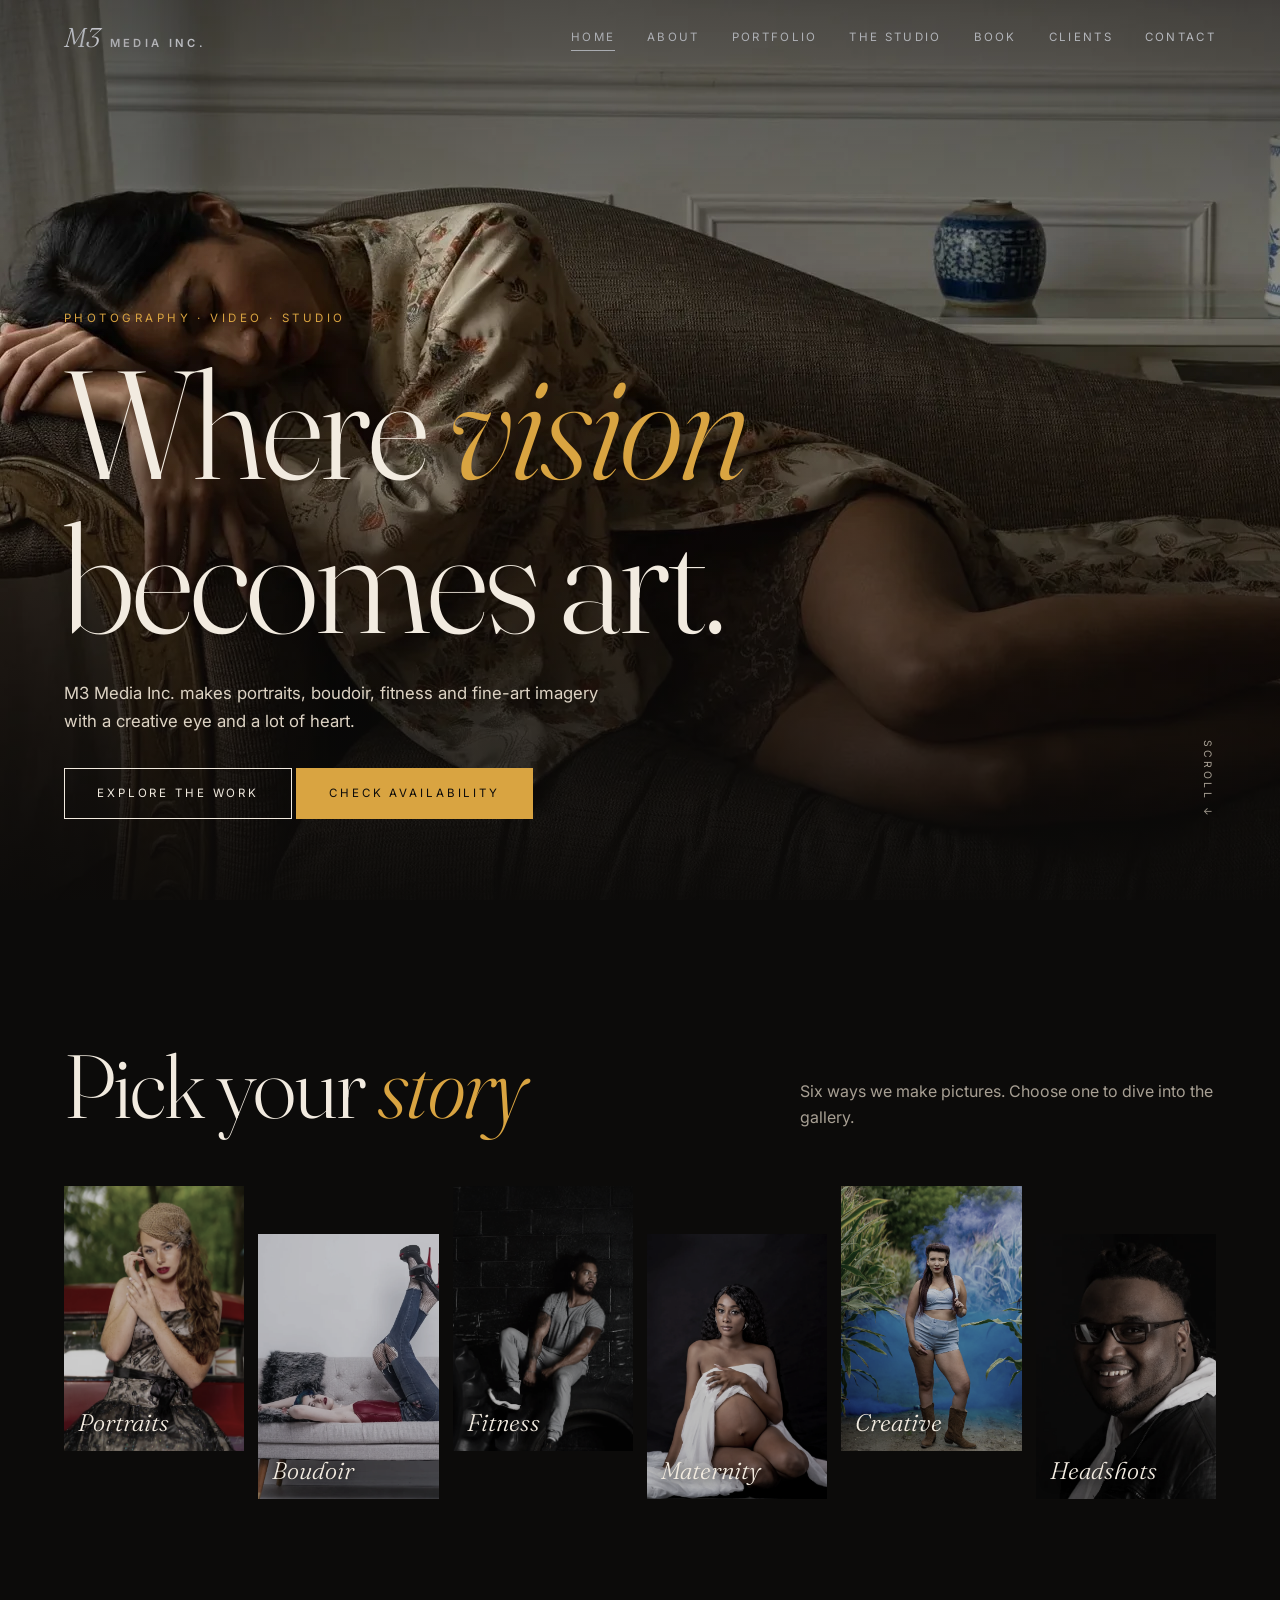
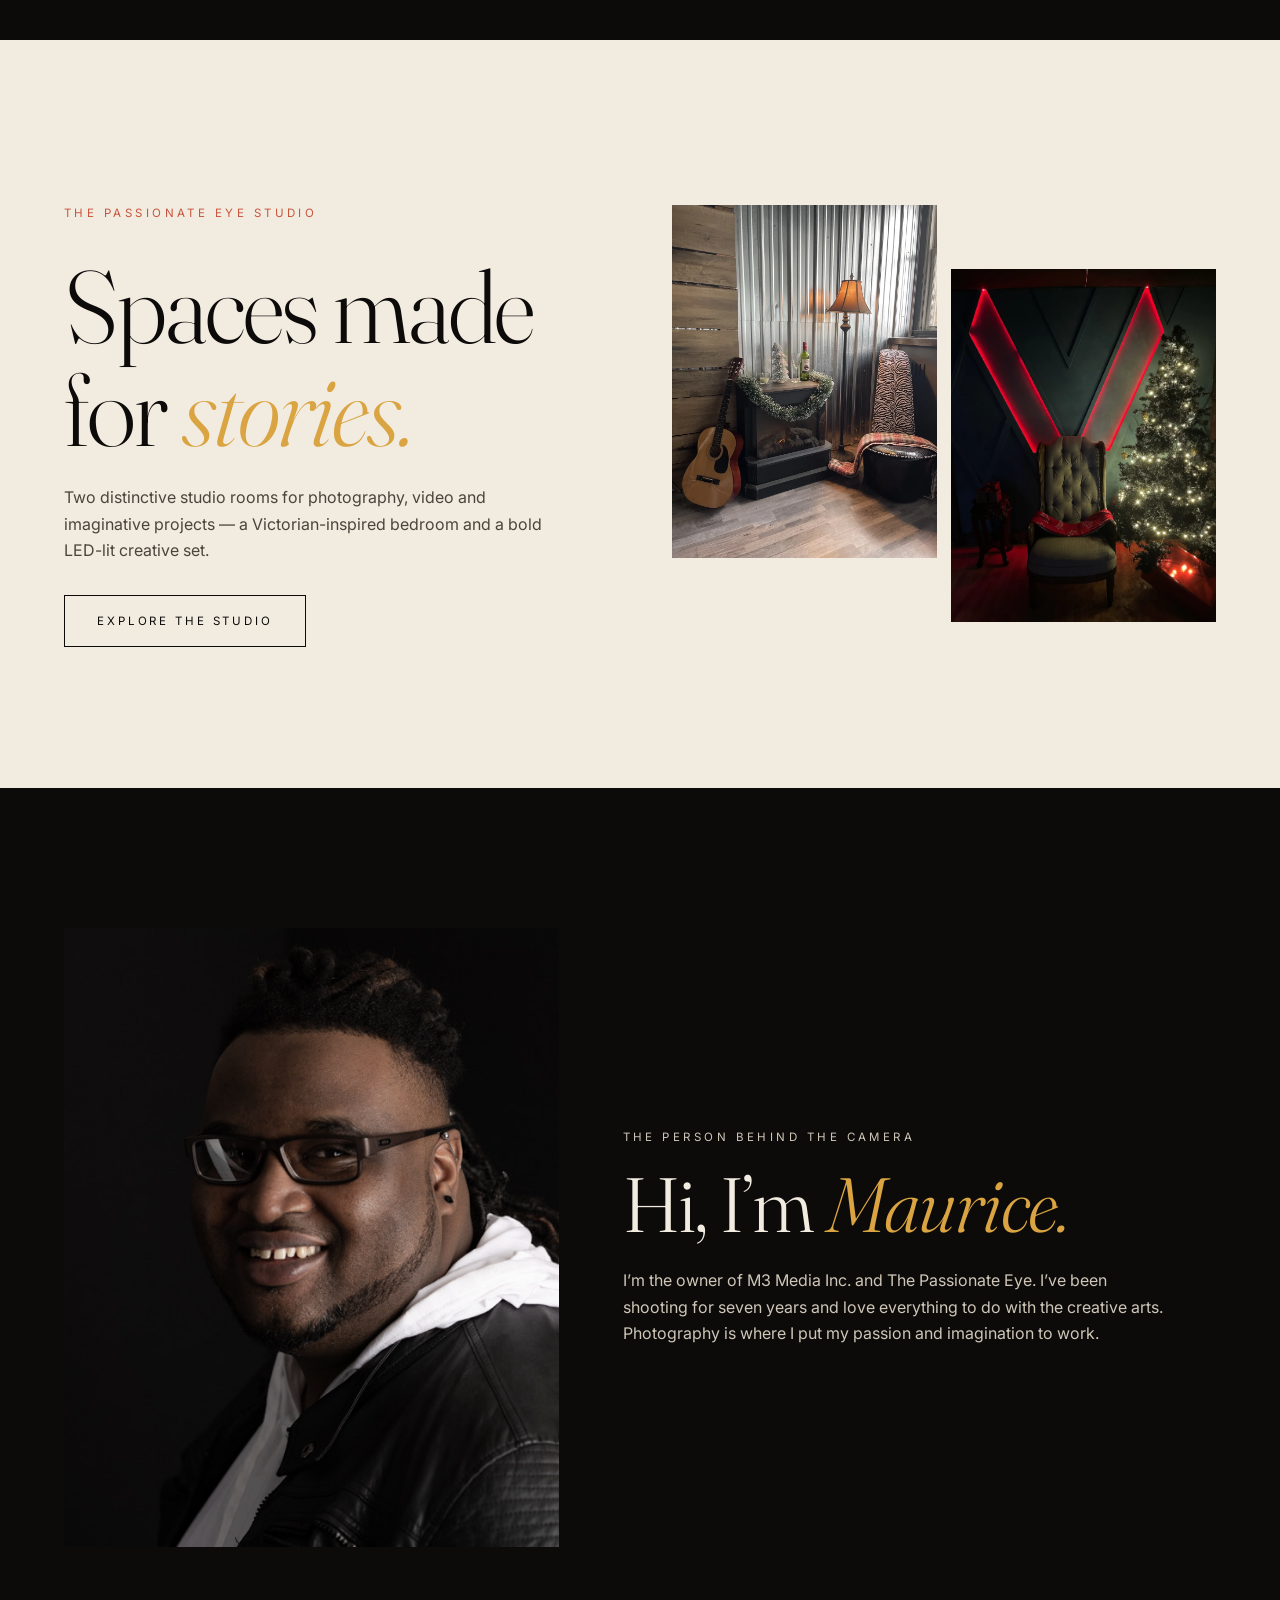
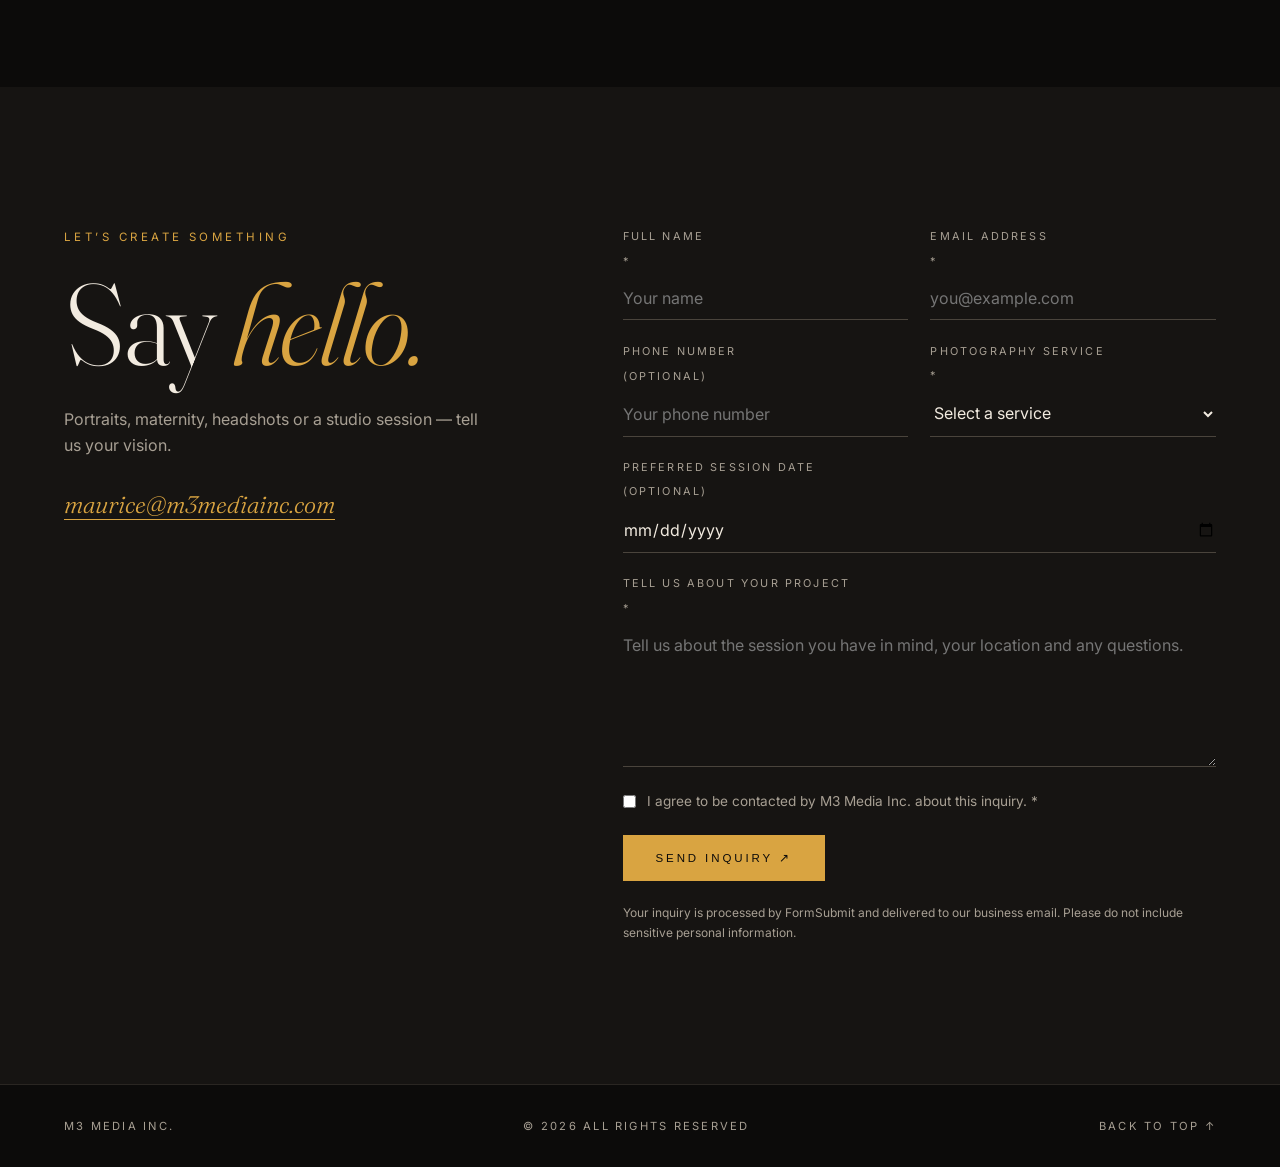
==== commit 3dd855d0: "Add files via upload" ====
--- a/index.html
+++ b/index.html
@@ -1,6 +1,6 @@
-<!DOCTYPE html><html lang="en"><head><meta charset="utf-8"><meta name="viewport" content="width=device-width,initial-scale=1"><meta name="description" content="M3 Media Inc. — photography, creative portraits and studio experiences."><title>M3 Media Inc. | Photography & Creative Studio</title><link rel="preconnect" href="https://fonts.googleapis.com"><link rel="preconnect" href="https://fonts.gstatic.com" crossorigin><link href="https://fonts.googleapis.com/css2?family=Fraunces:ital,opsz,wght@0,9..144,300;0,9..144,500;1,9..144,300&family=Inter:wght@400;500&display=swap" rel="stylesheet"><link rel="stylesheet" href="styles.css"></head><body><header><a class="brand" href="index.html">M3<b>MEDIA INC.</b></a><button class="burger" aria-label="Menu">MENU</button><nav><a href="index.html" aria-current="page">Home</a><a href="index.html#about">About</a><a href="portfolio.html">Portfolio</a><a href="studio.html">The Studio</a><a href="index.html#contact">Contact</a></nav></header><main id="top">
+<!DOCTYPE html><html lang="en"><head><meta charset="utf-8"><meta name="viewport" content="width=device-width,initial-scale=1"><meta name="description" content="M3 Media Inc. — photography, creative portraits and studio experiences."><title>M3 Media Inc. | Photography & Creative Studio</title><link rel="preconnect" href="https://fonts.googleapis.com"><link rel="preconnect" href="https://fonts.gstatic.com" crossorigin><link href="https://fonts.googleapis.com/css2?family=Fraunces:ital,opsz,wght@0,9..144,300;0,9..144,500;1,9..144,300&family=Inter:wght@400;500&display=swap" rel="stylesheet"><link rel="stylesheet" href="styles.css"></head><body><header><a class="brand" href="index.html">M3<b>MEDIA INC.</b></a><button class="burger" aria-label="Menu">MENU</button><nav><a href="index.html" aria-current="page">Home</a><a href="index.html#about">About</a><a href="portfolio.html">Portfolio</a><a href="studio.html">The Studio</a><a href="book.html">Book</a><a href="clients.html">Clients</a><a href="index.html#contact">Contact</a></nav></header><main id="top">
 <section class="hero" style="padding-top:0;padding-bottom:9vh"><div class="slide" style="background-image:url(assets/slide-02.webp)"></div><div class="slide" style="background-image:url(assets/slide-09.webp)"></div><div class="slide" style="background-image:url(assets/slide-10.webp)"></div>
-<div class="hero-in"><p class="eyebrow">Photography · Video · Studio</p><h1>Where <em>vision</em> becomes art.</h1><p class="sub">M3 Media Inc. makes portraits, boudoir, fitness and fine-art imagery with a creative eye and a lot of heart.</p><a class="btn" href="portfolio.html">Explore the work</a> <a class="btn fill" href="#contact">Book a session</a></div><div class="scroll">SCROLL ↓</div></section>
+<div class="hero-in"><p class="eyebrow">Photography · Video · Studio</p><h1>Where <em>vision</em> becomes art.</h1><p class="sub">M3 Media Inc. makes portraits, boudoir, fitness and fine-art imagery with a creative eye and a lot of heart.</p><a class="btn" href="portfolio.html">Explore the work</a> <a class="btn fill" href="book.html">Check availability</a></div><div class="scroll">SCROLL ↓</div></section>
 <section><div class="head reveal"><h2>Pick your <em>story</em></h2><p>Six ways we make pictures. Choose one to dive into the gallery.</p></div><div class="cats reveal"><a class="cat" href="portfolio.html?category=portraits"><img src="assets/portfolio-17.webp" alt="Portraits photography" loading="lazy"><span>Portraits</span></a><a class="cat" href="portfolio.html?category=boudoir"><img src="assets/portfolio-20.webp" alt="Boudoir photography" loading="lazy"><span>Boudoir</span></a><a class="cat" href="portfolio.html?category=fitness"><img src="assets/portfolio-04.webp" alt="Fitness photography" loading="lazy"><span>Fitness</span></a><a class="cat" href="portfolio.html?category=maternity"><img src="assets/portfolio-27.webp" alt="Maternity photography" loading="lazy"><span>Maternity</span></a><a class="cat" href="portfolio.html?category=creative"><img src="assets/portfolio-18.webp" alt="Creative photography" loading="lazy"><span>Creative</span></a><a class="cat" href="portfolio.html?category=headshots"><img src="assets/portfolio-32.webp" alt="Headshots photography" loading="lazy"><span>Headshots</span></a></div></section>
 <section class="studio" id="studio"><div class="reveal"><p class="eyebrow">The Passionate Eye Studio</p><h2>Spaces made for <em>stories.</em></h2><p>Two distinctive studio rooms for photography, video and imaginative projects — a Victorian-inspired bedroom and a bold LED-lit creative set.</p><a class="btn" href="studio.html">Explore the studio</a></div><div class="pair reveal"><img src="assets/studio-IMG_0008.webp" alt="Studio 1" loading="lazy"><img src="assets/studio-IMG_0027.webp" alt="Studio 2" loading="lazy"></div></section>
 <section class="about" id="about"><img class="reveal" src="assets/IMG_7279.JPG" alt="Portrait of Maurice" loading="lazy"><div class="reveal"><p class="eyebrow">The person behind the camera</p><h2>Hi, I’m <em>Maurice.</em></h2><p>I’m the owner of M3 Media Inc. and The Passionate Eye. I’ve been shooting for seven years and love everything to do with the creative arts. Photography is where I put my passion and imagination to work.</p></div></section>
--- a/styles.css
+++ b/styles.css
@@ -67,3 +67,28 @@
 @media(max-width:820px){.space{grid-template-columns:1fr}.space:nth-child(even) .si{order:0}}
 .reveal{opacity:0;transform:translateY(34px);transition:1s}.reveal.in{opacity:1;transform:none}
 @media(prefers-reduced-motion:reduce){*{animation:none!important;transition:none!important}.reveal{opacity:1;transform:none}}
+.book{display:grid;grid-template-columns:minmax(0,5fr) minmax(0,6fr);gap:var(--pad);padding:0 var(--pad) 100px;align-items:start}
+@media(max-width:900px){.book{grid-template-columns:1fr}}
+.tabs{display:flex;gap:.6rem;flex-wrap:wrap;padding:0 var(--pad) 2rem}
+.tabs button{background:none;border:1px solid #3a352f;color:var(--mute);padding:.8rem 1.4rem;font:italic 300 1.2rem var(--serif);cursor:pointer;transition:.3s}
+.tabs button:hover,.tabs button.on{background:var(--paper);color:var(--ink);border-color:var(--paper)}
+.calbox{border:1px solid #2a2622;padding:clamp(16px,2.5vw,32px);background:var(--ink2)}
+.calhead{display:flex;justify-content:space-between;align-items:center;margin-bottom:1.2rem}.calhead h2{font-size:1.9rem}
+.calhead button{background:none;border:1px solid #3a352f;color:var(--paper);width:40px;height:40px;font-size:1.3rem;cursor:pointer}.calhead button:disabled{opacity:.25;cursor:default}
+.wk,#days{display:grid;grid-template-columns:repeat(7,1fr);gap:6px}.wk{margin-bottom:6px;font-size:.62rem;letter-spacing:.15em;text-transform:uppercase;color:var(--mute);text-align:center}
+.day{aspect-ratio:1;background:transparent;border:1px solid #3a352f;color:var(--paper);font:400 .95rem var(--sans);cursor:pointer;position:relative;transition:.2s}
+.day.open:hover,.day.some:hover{border-color:var(--gold)}.day.on{background:var(--gold);color:var(--ink);border-color:var(--gold)}
+.day.some:after,.day.open:after{content:"";position:absolute;bottom:5px;left:50%;width:5px;height:5px;margin-left:-2.5px;border-radius:50%;background:#7bbf8a}.day.some:after{background:var(--gold)}.day.on:after{background:var(--ink)}
+.day.off,.day.full{border-color:transparent;color:#4a443c;cursor:default;text-decoration:line-through}.day.full{color:var(--rose)}
+.legend{display:flex;flex-wrap:wrap;gap:1.2rem;margin-top:1.2rem;font-size:.72rem;color:var(--mute)}.legend span:before{content:"";display:inline-block;width:8px;height:8px;border-radius:50%;margin-right:.45rem;background:#7bbf8a}.legend .l2:before{background:var(--gold)}.legend .l3:before{background:var(--rose)}
+.panel{display:grid;gap:2rem}.panel h3{font-size:1.7rem;margin-bottom:1rem}.hint{color:var(--mute);font-size:.85rem;margin-top:.8rem}
+.slotgrid{display:grid;grid-template-columns:repeat(auto-fill,minmax(120px,1fr));gap:8px}
+.slot{background:none;border:1px solid #3a352f;color:var(--paper);padding:.9rem .5rem;font:400 .9rem var(--sans);cursor:pointer;display:grid;gap:2px;transition:.2s}.slot:hover{border-color:var(--gold)}.slot.on{background:var(--gold);color:var(--ink);border-color:var(--gold)}.slot:disabled{opacity:.35;cursor:default;text-decoration:line-through}.slot small{font-size:.65rem;letter-spacing:.1em;text-transform:uppercase}
+.summary{border-left:2px solid var(--gold);padding:.4rem 0 .4rem 1.2rem;color:#cfc6b8}.summary b{font:italic 300 1.3rem var(--serif);color:var(--paper)}
+button.btn:disabled{opacity:.35;cursor:not-allowed}
+.embedwrap{padding:0 var(--pad) 100px}.embedwrap iframe{width:100%;height:min(900px,150vh);min-height:720px;border:1px solid #2a2622;background:var(--ink2)}
+@media(max-width:700px){.embedwrap iframe{min-height:860px}}
+.steps{display:grid;grid-template-columns:repeat(4,1fr);gap:14px}
+.step{border:1px solid #2a2622;background:var(--ink2);padding:clamp(20px,2.5vw,32px)}
+.step b{font:italic 300 2.6rem var(--serif);color:var(--gold)}.step h3{font-size:1.5rem;margin:.8rem 0 .6rem}.step p{color:var(--mute);font-size:.95rem}
+@media(max-width:900px){.steps{grid-template-columns:1fr 1fr}}@media(max-width:520px){.steps{grid-template-columns:1fr}}
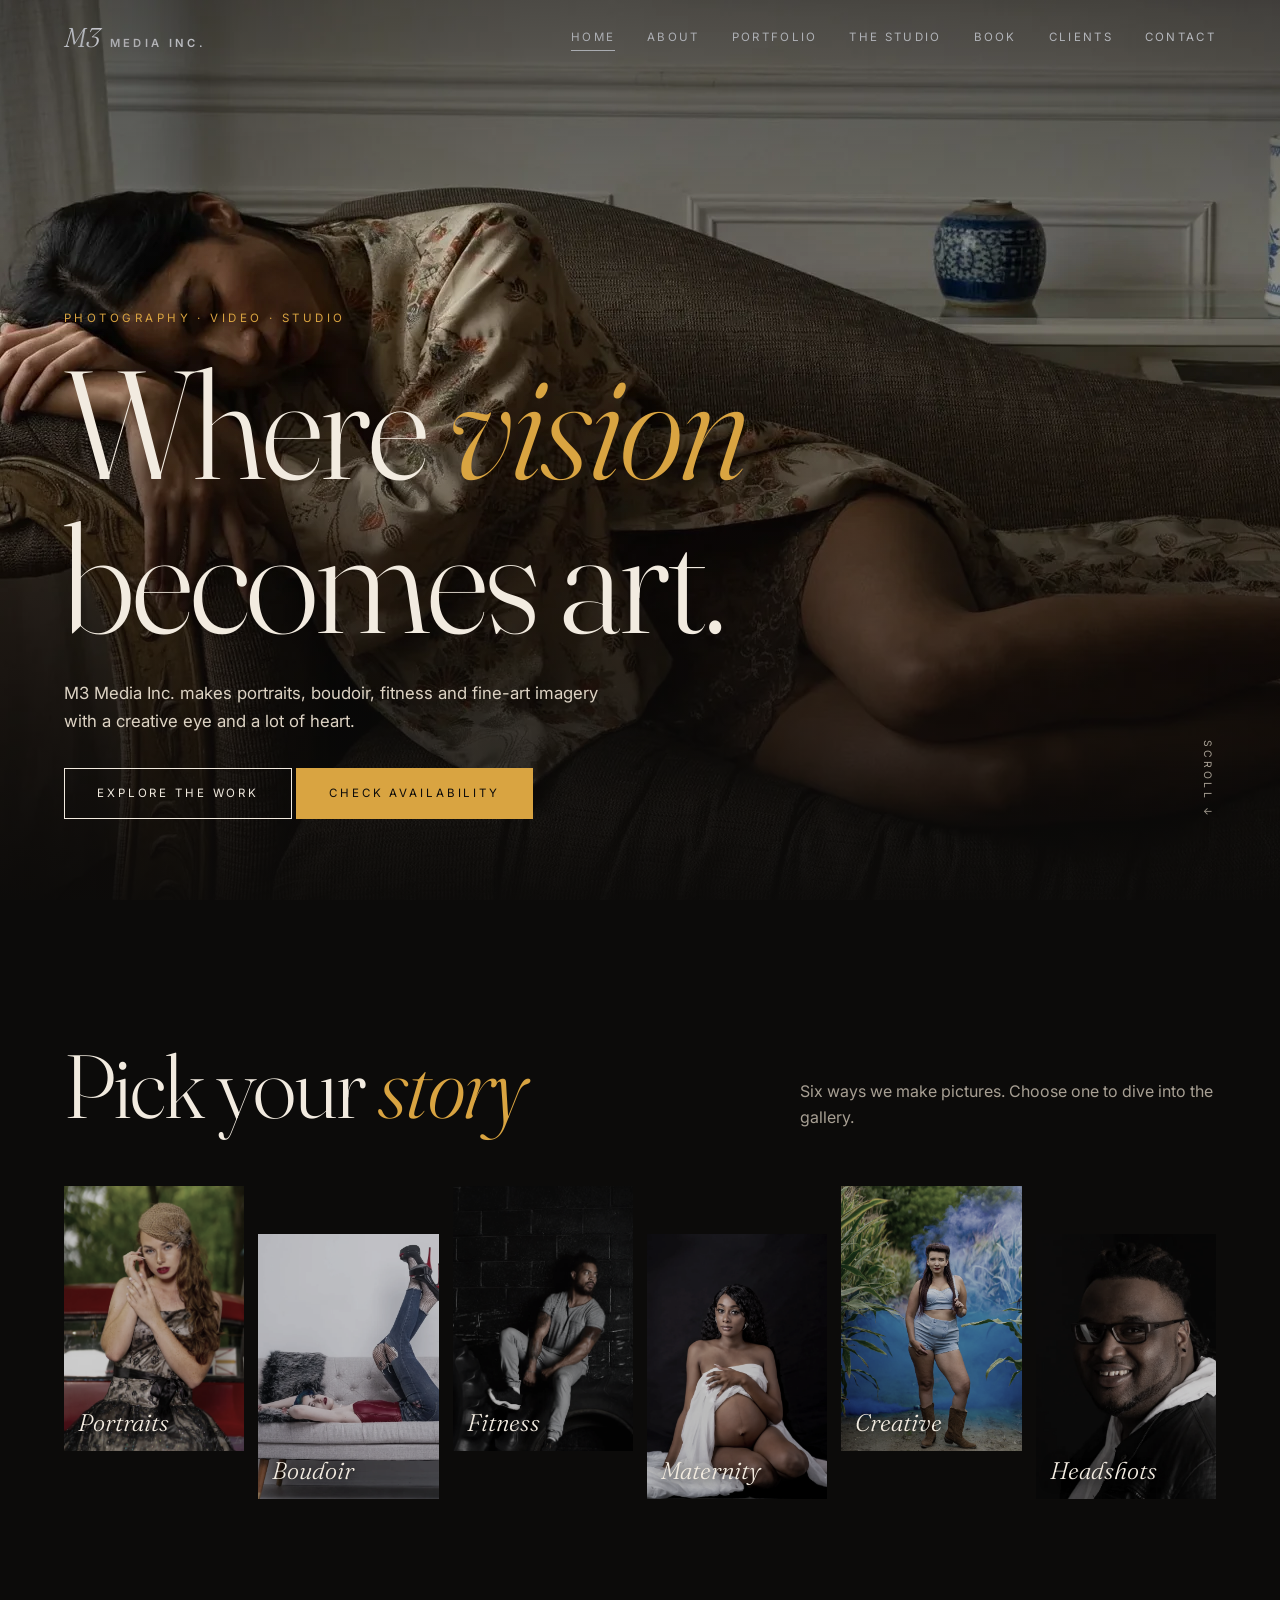
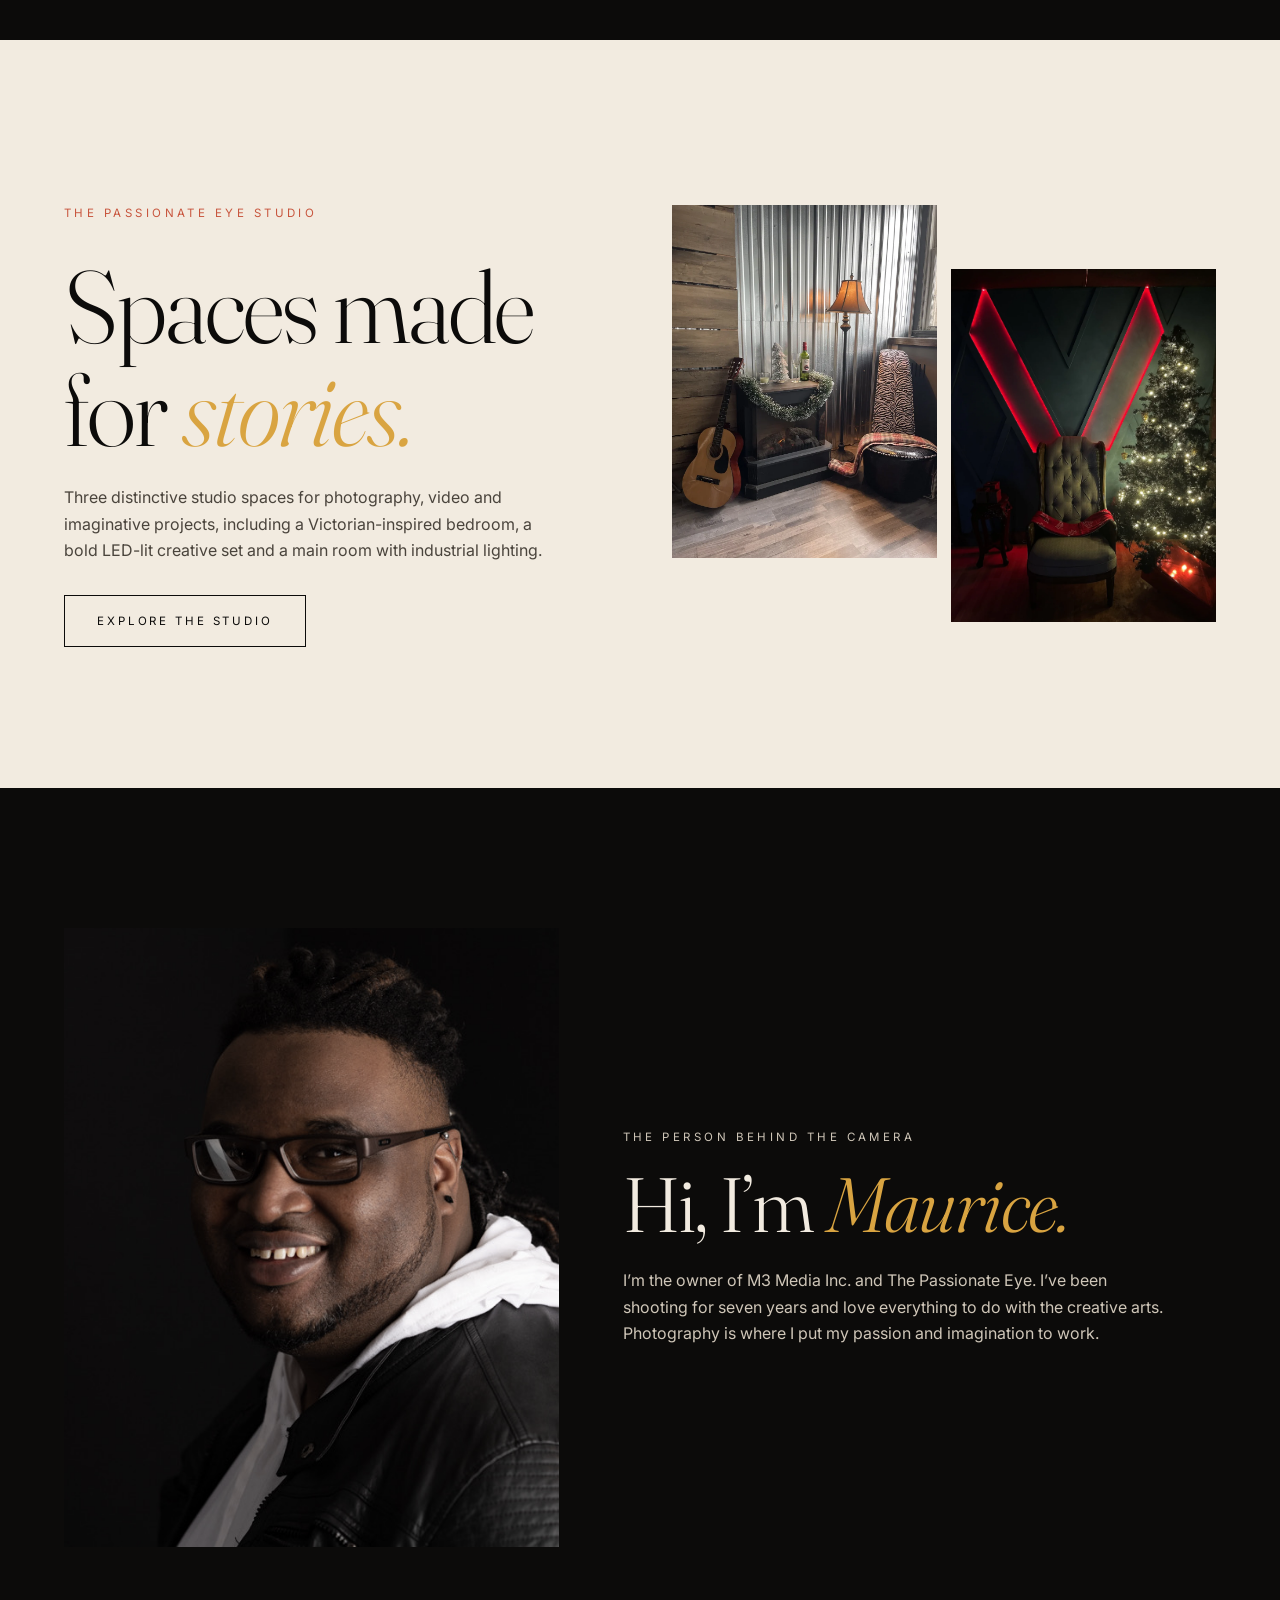
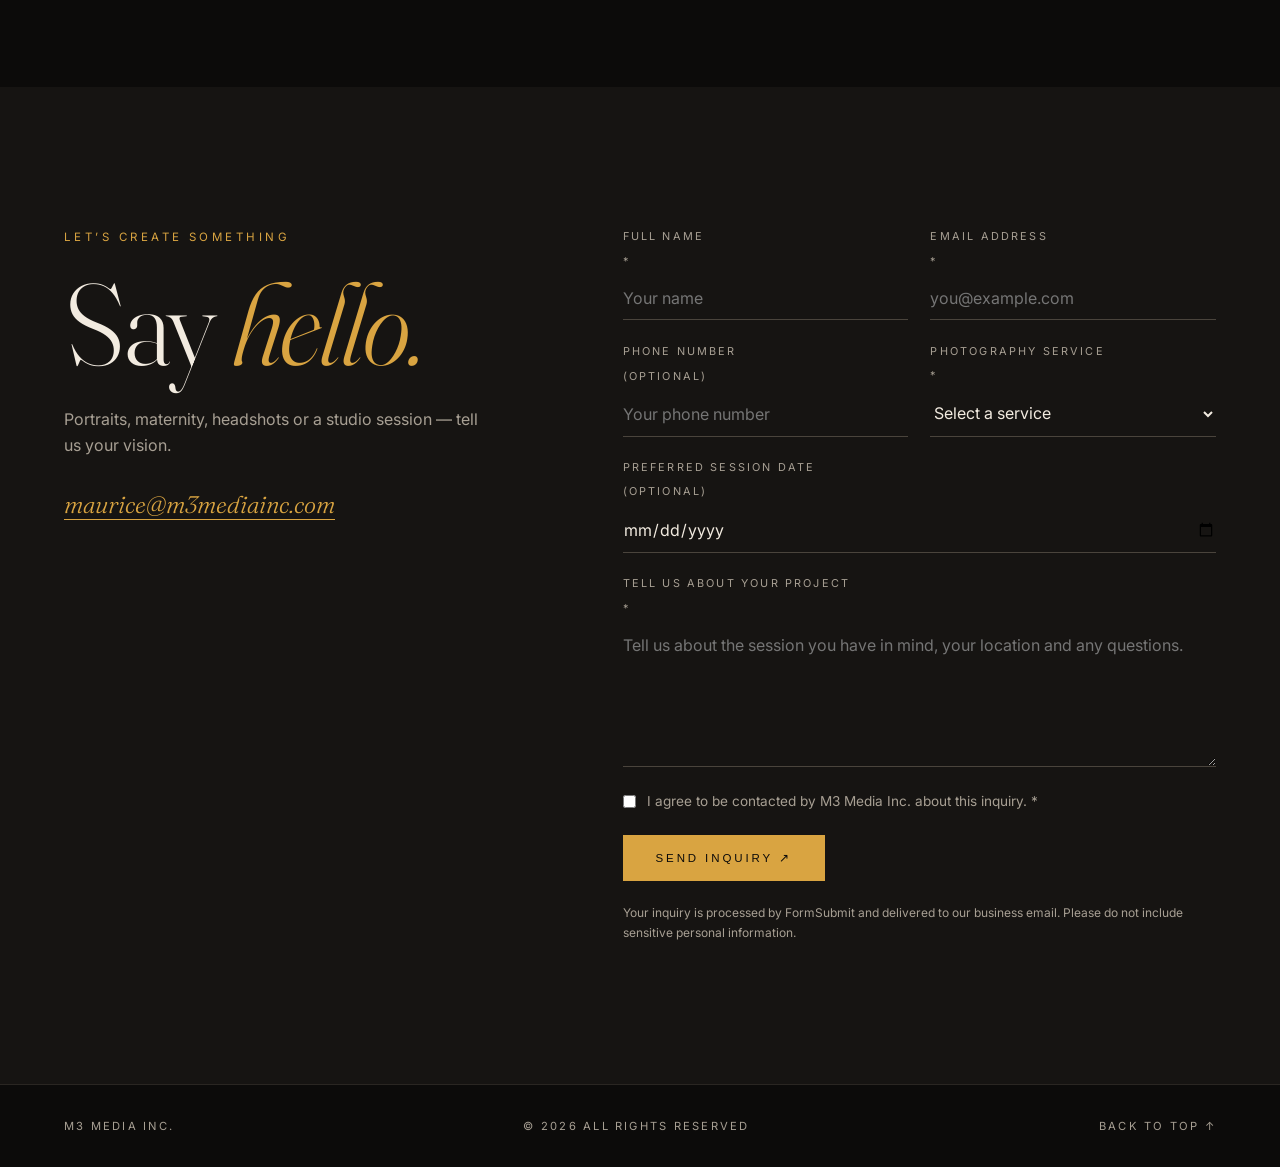
==== commit 793b94e6: "Add files via upload" ====
--- a/index.html
+++ b/index.html
@@ -1,8 +1,8 @@
 <!DOCTYPE html><html lang="en"><head><meta charset="utf-8"><meta name="viewport" content="width=device-width,initial-scale=1"><meta name="description" content="M3 Media Inc. — photography, creative portraits and studio experiences."><title>M3 Media Inc. | Photography & Creative Studio</title><link rel="preconnect" href="https://fonts.googleapis.com"><link rel="preconnect" href="https://fonts.gstatic.com" crossorigin><link href="https://fonts.googleapis.com/css2?family=Fraunces:ital,opsz,wght@0,9..144,300;0,9..144,500;1,9..144,300&family=Inter:wght@400;500&display=swap" rel="stylesheet"><link rel="stylesheet" href="styles.css"></head><body><header><a class="brand" href="index.html">M3<b>MEDIA INC.</b></a><button class="burger" aria-label="Menu">MENU</button><nav><a href="index.html" aria-current="page">Home</a><a href="index.html#about">About</a><a href="portfolio.html">Portfolio</a><a href="studio.html">The Studio</a><a href="book.html">Book</a><a href="clients.html">Clients</a><a href="index.html#contact">Contact</a></nav></header><main id="top">
-<section class="hero" style="padding-top:0;padding-bottom:9vh"><div class="slide" style="background-image:url(assets/slide-02.webp)"></div><div class="slide" style="background-image:url(assets/slide-09.webp)"></div><div class="slide" style="background-image:url(assets/slide-10.webp)"></div>
+<section class="hero" style="padding-top:0;padding-bottom:9vh"><div class="slide" style="background-image:url(assets/slide-02.webp)"></div><div class="slide" style="background-image:url(assets/slide-09.webp)"></div><div class="slide" style="background-image:url(assets/slide-10.webp)"></div><div class="slide" style="background-image:url(assets/hero-01.webp)"></div><div class="slide" style="background-image:url(assets/hero-02.webp)"></div><div class="slide" style="background-image:url(assets/hero-03.webp)"></div>
 <div class="hero-in"><p class="eyebrow">Photography · Video · Studio</p><h1>Where <em>vision</em> becomes art.</h1><p class="sub">M3 Media Inc. makes portraits, boudoir, fitness and fine-art imagery with a creative eye and a lot of heart.</p><a class="btn" href="portfolio.html">Explore the work</a> <a class="btn fill" href="book.html">Check availability</a></div><div class="scroll">SCROLL ↓</div></section>
 <section><div class="head reveal"><h2>Pick your <em>story</em></h2><p>Six ways we make pictures. Choose one to dive into the gallery.</p></div><div class="cats reveal"><a class="cat" href="portfolio.html?category=portraits"><img src="assets/portfolio-17.webp" alt="Portraits photography" loading="lazy"><span>Portraits</span></a><a class="cat" href="portfolio.html?category=boudoir"><img src="assets/portfolio-20.webp" alt="Boudoir photography" loading="lazy"><span>Boudoir</span></a><a class="cat" href="portfolio.html?category=fitness"><img src="assets/portfolio-04.webp" alt="Fitness photography" loading="lazy"><span>Fitness</span></a><a class="cat" href="portfolio.html?category=maternity"><img src="assets/portfolio-27.webp" alt="Maternity photography" loading="lazy"><span>Maternity</span></a><a class="cat" href="portfolio.html?category=creative"><img src="assets/portfolio-18.webp" alt="Creative photography" loading="lazy"><span>Creative</span></a><a class="cat" href="portfolio.html?category=headshots"><img src="assets/portfolio-32.webp" alt="Headshots photography" loading="lazy"><span>Headshots</span></a></div></section>
-<section class="studio" id="studio"><div class="reveal"><p class="eyebrow">The Passionate Eye Studio</p><h2>Spaces made for <em>stories.</em></h2><p>Two distinctive studio rooms for photography, video and imaginative projects — a Victorian-inspired bedroom and a bold LED-lit creative set.</p><a class="btn" href="studio.html">Explore the studio</a></div><div class="pair reveal"><img src="assets/studio-IMG_0008.webp" alt="Studio 1" loading="lazy"><img src="assets/studio-IMG_0027.webp" alt="Studio 2" loading="lazy"></div></section>
+<section class="studio" id="studio"><div class="reveal"><p class="eyebrow">The Passionate Eye Studio</p><h2>Spaces made for <em>stories.</em></h2><p>Three distinctive studio spaces for photography, video and imaginative projects, including a Victorian-inspired bedroom, a bold LED-lit creative set and a main room with industrial lighting.</p><a class="btn" href="studio.html">Explore the studio</a></div><div class="pair reveal"><img src="assets/studio-IMG_0008.webp" alt="Studio 1" loading="lazy"><img src="assets/studio-IMG_0027.webp" alt="Studio 2" loading="lazy"></div></section>
 <section class="about" id="about"><img class="reveal" src="assets/IMG_7279.JPG" alt="Portrait of Maurice" loading="lazy"><div class="reveal"><p class="eyebrow">The person behind the camera</p><h2>Hi, I’m <em>Maurice.</em></h2><p>I’m the owner of M3 Media Inc. and The Passionate Eye. I’ve been shooting for seven years and love everything to do with the creative arts. Photography is where I put my passion and imagination to work.</p></div></section>
 <section class="contact" id="contact"><div class="reveal"><p class="eyebrow">Let’s create something</p><h2>Say <em>hello.</em></h2><p style="color:var(--mute);margin-bottom:2rem;max-width:26rem">Portraits, maternity, headshots or a studio session — tell us your vision.</p><a class="mail" href="mailto:maurice@m3mediainc.com">maurice@m3mediainc.com</a></div><div class="reveal"><form accept-charset="UTF-8" action="https://formsubmit.co/maurice@m3mediainc.com"  method="POST">
 <input name="_subject" type="hidden" value="New M3 Media Inc. photography inquiry"/>
--- a/styles.css
+++ b/styles.css
@@ -92,3 +92,4 @@
 .step{border:1px solid #2a2622;background:var(--ink2);padding:clamp(20px,2.5vw,32px)}
 .step b{font:italic 300 2.6rem var(--serif);color:var(--gold)}.step h3{font-size:1.5rem;margin:.8rem 0 .6rem}.step p{color:var(--mute);font-size:.95rem}
 @media(max-width:900px){.steps{grid-template-columns:1fr 1fr}}@media(max-width:520px){.steps{grid-template-columns:1fr}}
+.gallery{columns:3 260px;column-gap:14px;padding:0 var(--pad) clamp(40px,7vw,90px)}.gallery img{width:100%;height:auto;margin-bottom:14px;break-inside:avoid}
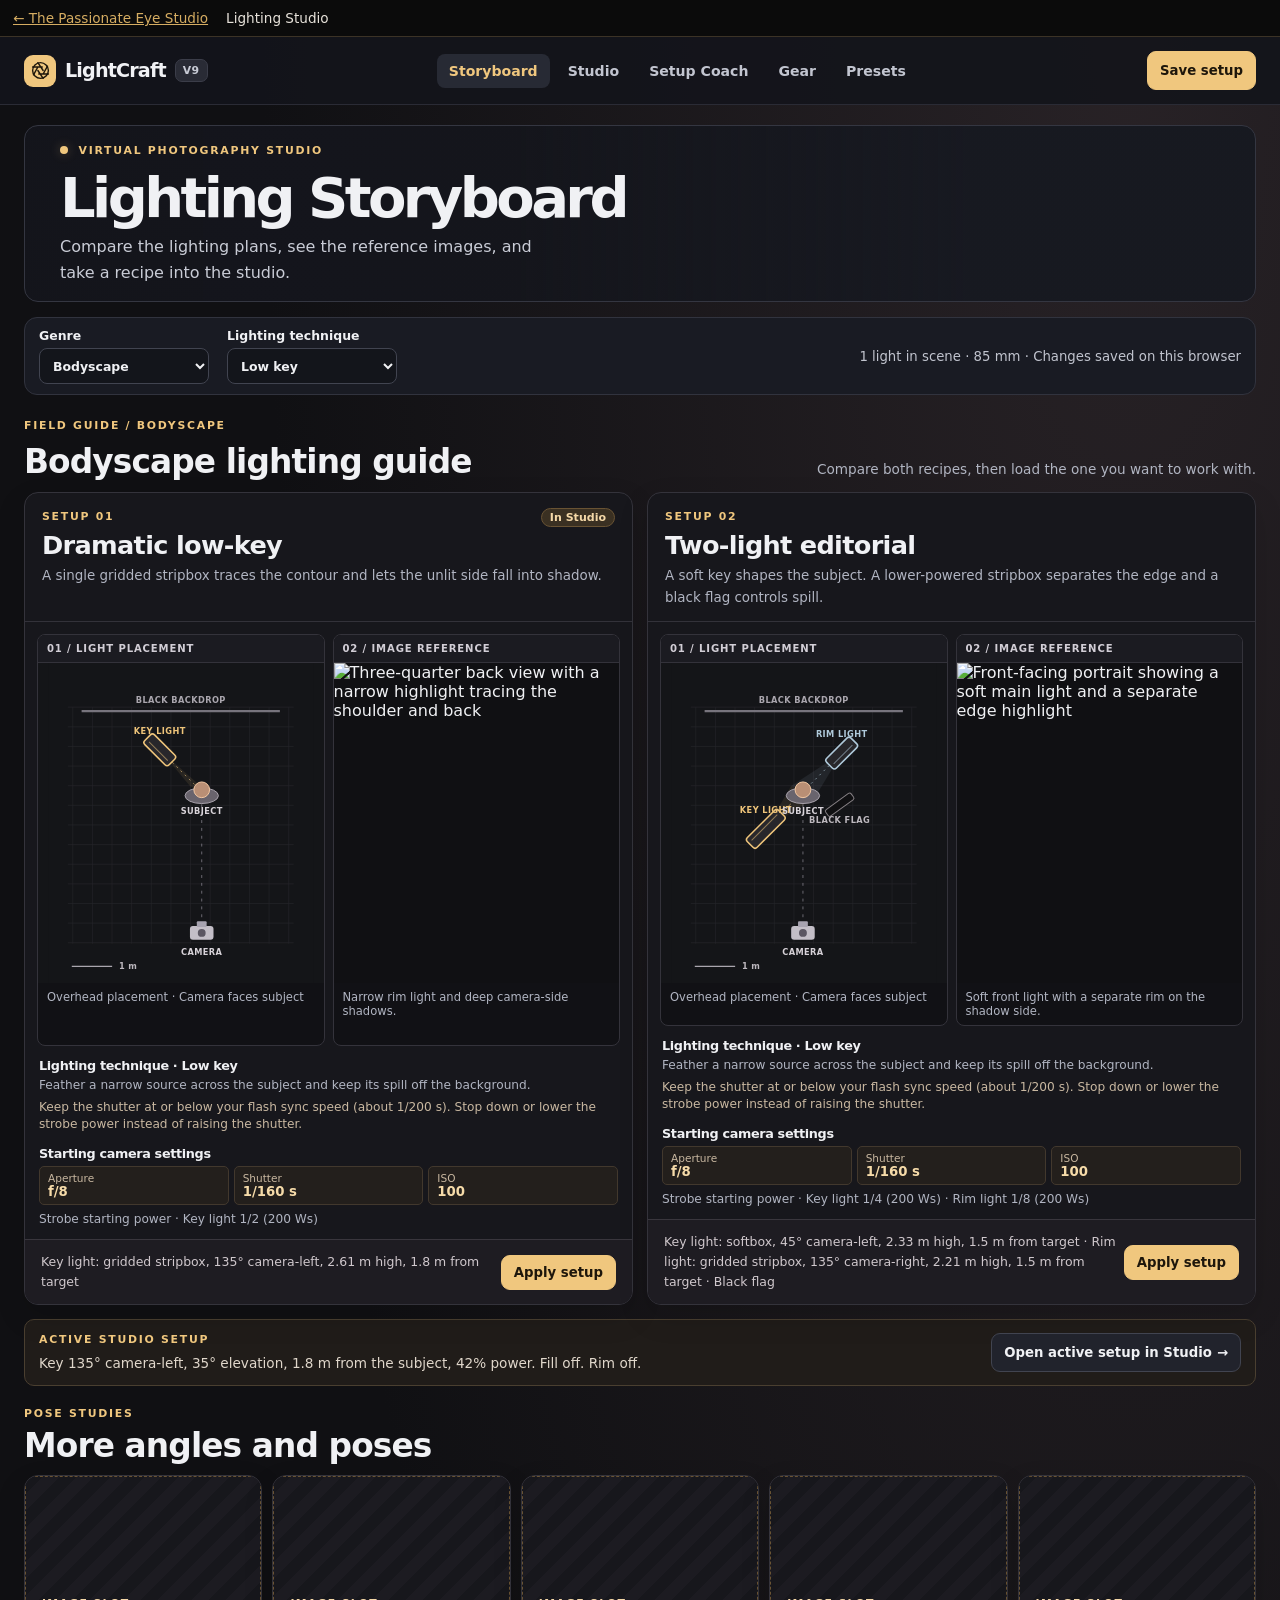
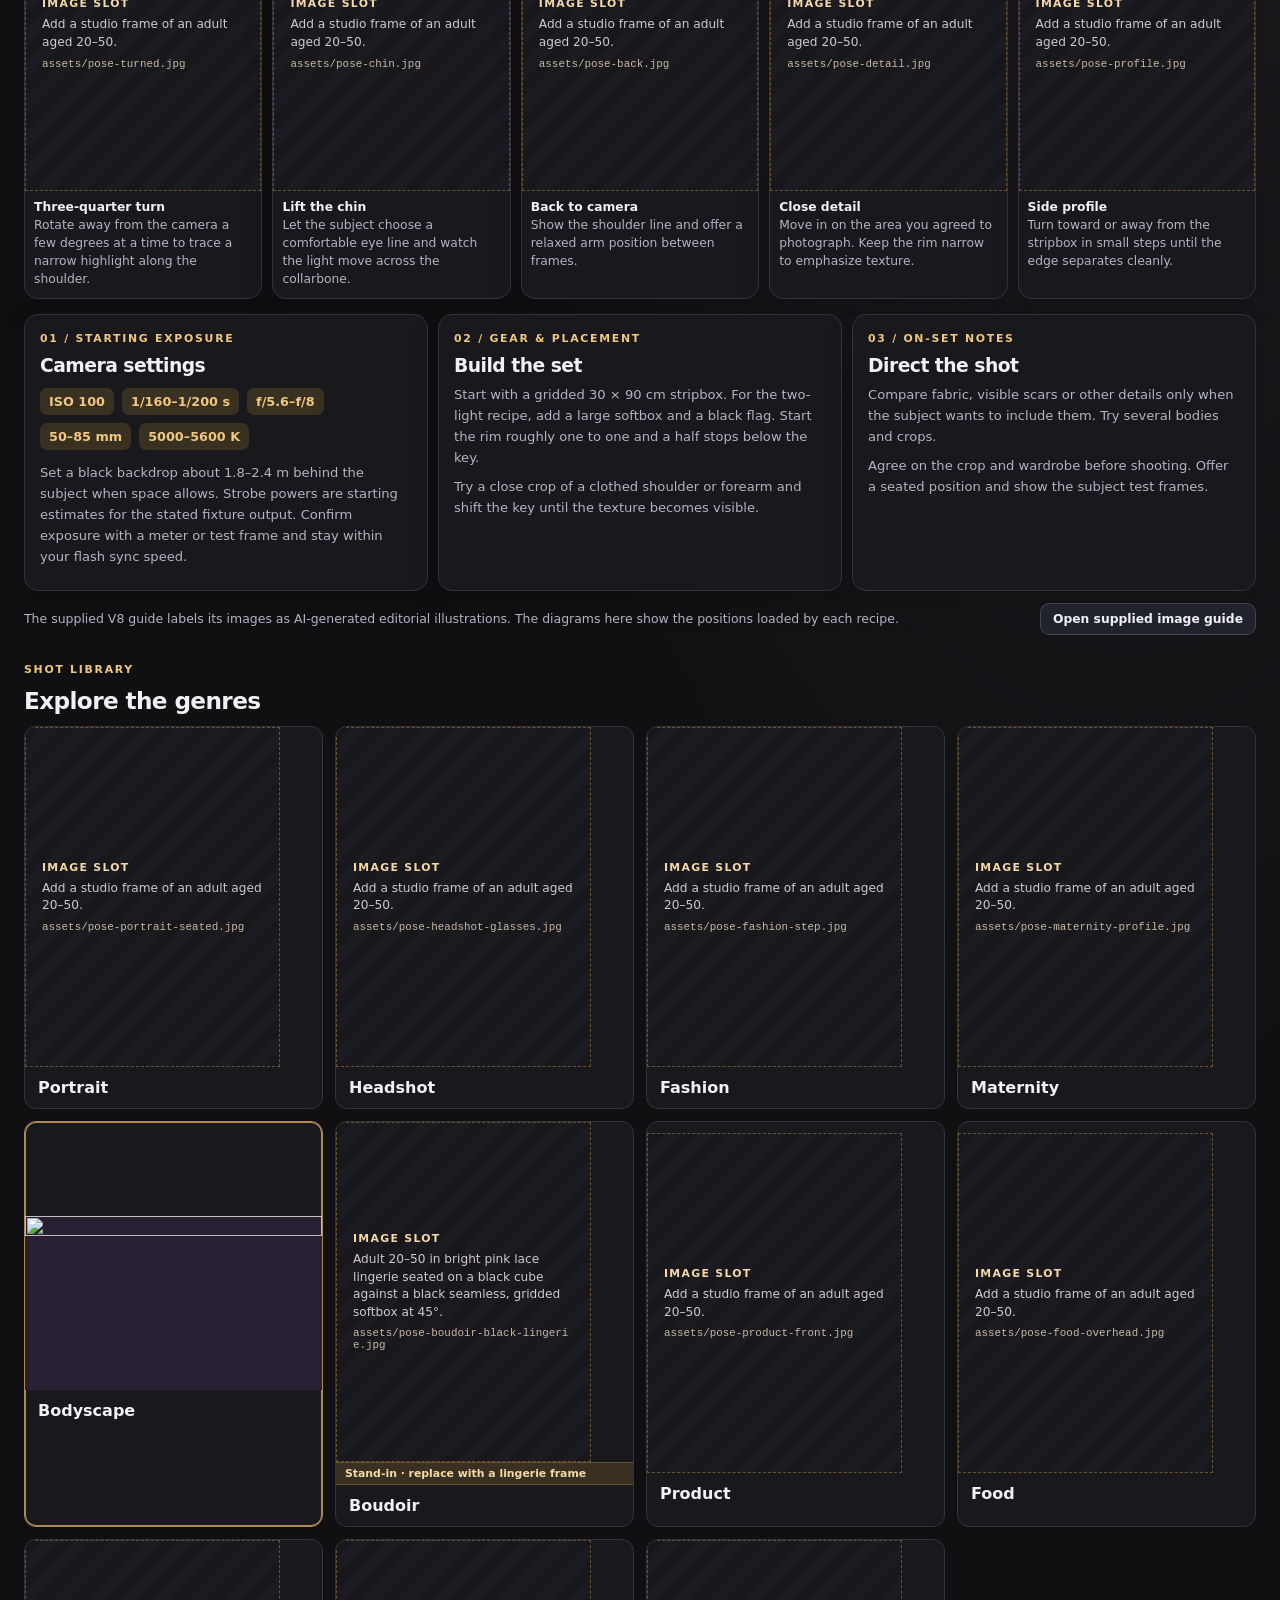
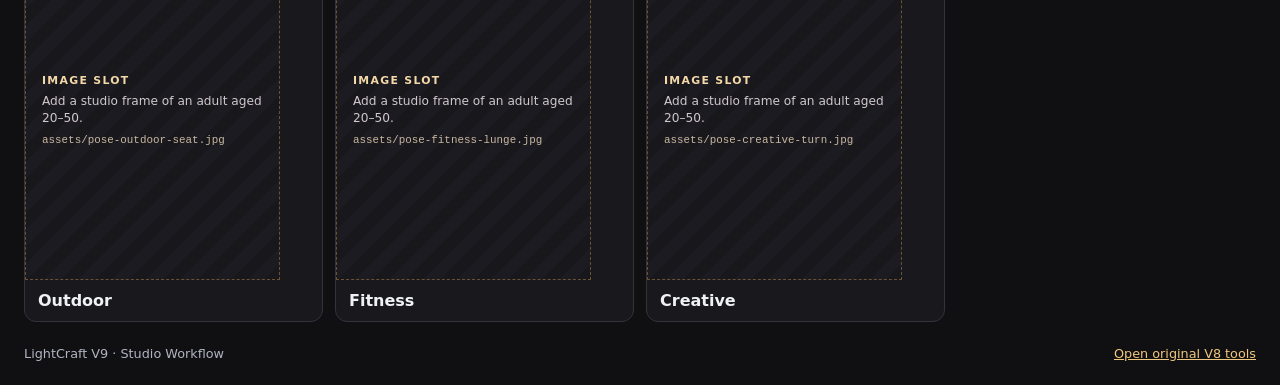
==== commit 6dc294cc: "Add files via upload" ====
--- a/index.html
+++ b/index.html
@@ -1,18 +1,267 @@
-<!DOCTYPE html><html lang="en"><head><meta charset="utf-8"><meta name="viewport" content="width=device-width,initial-scale=1"><meta name="description" content="M3 Media Inc. — photography, creative portraits and studio experiences."><title>M3 Media Inc. | Photography & Creative Studio</title><link rel="preconnect" href="https://fonts.googleapis.com"><link rel="preconnect" href="https://fonts.gstatic.com" crossorigin><link href="https://fonts.googleapis.com/css2?family=Fraunces:ital,opsz,wght@0,9..144,300;0,9..144,500;1,9..144,300&family=Inter:wght@400;500&display=swap" rel="stylesheet"><link rel="stylesheet" href="styles.css"></head><body><header><a class="brand" href="index.html">M3<b>MEDIA INC.</b></a><button class="burger" aria-label="Menu">MENU</button><nav><a href="index.html" aria-current="page">Home</a><a href="index.html#about">About</a><a href="portfolio.html">Portfolio</a><a href="studio.html">The Studio</a><a href="book.html">Book</a><a href="clients.html">Clients</a><a href="index.html#contact">Contact</a></nav></header><main id="top">
-<section class="hero" style="padding-top:0;padding-bottom:9vh"><div class="slide" style="background-image:url(assets/slide-02.webp)"></div><div class="slide" style="background-image:url(assets/slide-09.webp)"></div><div class="slide" style="background-image:url(assets/slide-10.webp)"></div><div class="slide" style="background-image:url(assets/hero-01.webp)"></div><div class="slide" style="background-image:url(assets/hero-02.webp)"></div><div class="slide" style="background-image:url(assets/hero-03.webp)"></div>
-<div class="hero-in"><p class="eyebrow">Photography · Video · Studio</p><h1>Where <em>vision</em> becomes art.</h1><p class="sub">M3 Media Inc. makes portraits, boudoir, fitness and fine-art imagery with a creative eye and a lot of heart.</p><a class="btn" href="portfolio.html">Explore the work</a> <a class="btn fill" href="book.html">Check availability</a></div><div class="scroll">SCROLL ↓</div></section>
-<section><div class="head reveal"><h2>Pick your <em>story</em></h2><p>Six ways we make pictures. Choose one to dive into the gallery.</p></div><div class="cats reveal"><a class="cat" href="portfolio.html?category=portraits"><img src="assets/portfolio-17.webp" alt="Portraits photography" loading="lazy"><span>Portraits</span></a><a class="cat" href="portfolio.html?category=boudoir"><img src="assets/portfolio-20.webp" alt="Boudoir photography" loading="lazy"><span>Boudoir</span></a><a class="cat" href="portfolio.html?category=fitness"><img src="assets/portfolio-04.webp" alt="Fitness photography" loading="lazy"><span>Fitness</span></a><a class="cat" href="portfolio.html?category=maternity"><img src="assets/portfolio-27.webp" alt="Maternity photography" loading="lazy"><span>Maternity</span></a><a class="cat" href="portfolio.html?category=creative"><img src="assets/portfolio-18.webp" alt="Creative photography" loading="lazy"><span>Creative</span></a><a class="cat" href="portfolio.html?category=headshots"><img src="assets/portfolio-32.webp" alt="Headshots photography" loading="lazy"><span>Headshots</span></a></div></section>
-<section class="studio" id="studio"><div class="reveal"><p class="eyebrow">The Passionate Eye Studio</p><h2>Spaces made for <em>stories.</em></h2><p>Three distinctive studio spaces for photography, video and imaginative projects, including a Victorian-inspired bedroom, a bold LED-lit creative set and a main room with industrial lighting.</p><a class="btn" href="studio.html">Explore the studio</a></div><div class="pair reveal"><img src="assets/studio-IMG_0008.webp" alt="Studio 1" loading="lazy"><img src="assets/studio-IMG_0027.webp" alt="Studio 2" loading="lazy"></div></section>
-<section class="about" id="about"><img class="reveal" src="assets/IMG_7279.JPG" alt="Portrait of Maurice" loading="lazy"><div class="reveal"><p class="eyebrow">The person behind the camera</p><h2>Hi, I’m <em>Maurice.</em></h2><p>I’m the owner of M3 Media Inc. and The Passionate Eye. I’ve been shooting for seven years and love everything to do with the creative arts. Photography is where I put my passion and imagination to work.</p></div></section>
-<section class="contact" id="contact"><div class="reveal"><p class="eyebrow">Let’s create something</p><h2>Say <em>hello.</em></h2><p style="color:var(--mute);margin-bottom:2rem;max-width:26rem">Portraits, maternity, headshots or a studio session — tell us your vision.</p><a class="mail" href="mailto:maurice@m3mediainc.com">maurice@m3mediainc.com</a></div><div class="reveal"><form accept-charset="UTF-8" action="https://formsubmit.co/maurice@m3mediainc.com"  method="POST">
-<input name="_subject" type="hidden" value="New M3 Media Inc. photography inquiry"/>
-<input name="_template" type="hidden" value="table"/>
-<input name="_captcha" type="hidden" value="true"/>
-<input aria-hidden="true" autocomplete="off" class="hp" name="_honey" tabindex="-1" type="text"/>
-<div class="row"><label>Full name <span aria-hidden="true">*</span><input autocomplete="name" maxlength="120" name="name" placeholder="Your name" required="" type="text"/></label><label>Email address <span aria-hidden="true">*</span><input autocomplete="email" maxlength="254" name="email" placeholder="you@example.com" required="" type="email"/></label></div>
-<div class="row"><label>Phone number <span class="o">(optional)</span><input autocomplete="tel" maxlength="40" name="phone" placeholder="Your phone number" type="tel"/></label><label>Photography service <span aria-hidden="true">*</span><select name="service" required=""><option disabled="" selected="" value="">Select a service</option><option>Headshots</option><option>Portrait photography</option><option>Maternity photography</option><option>Boudoir photography</option><option>Creative / fashion photography</option><option>Studio rental</option><option>Other inquiry</option></select></label></div>
-<label>Preferred session date <span class="o">(optional)</span><input name="preferred_date" type="date"/></label>
-<label>Tell us about your project <span aria-hidden="true">*</span><textarea maxlength="5000" name="message" placeholder="Tell us about the session you have in mind, your location and any questions." required="" rows="6"></textarea></label>
-<label class="check"><input name="contact_consent" required="" type="checkbox" value="Yes"/> <span>I agree to be contacted by M3 Media Inc. about this inquiry. <span aria-hidden="true">*</span></span></label>
-<button class="btn fill" type="submit">SEND INQUIRY <span aria-hidden="true">↗</span></button>
-<small class="note">Your inquiry is processed by FormSubmit and delivered to our business email. Please do not include sensitive personal information.</small></form></div></section></main><footer><span>M3 Media Inc.</span><span>© <span id="yr"></span> All rights reserved</span><a href="#top">Back to top ↑</a></footer><script src="app.js"></script></body></html>+<!doctype html>
+<html lang="en">
+<head>
+<meta charset="utf-8">
+<meta name="viewport" content="width=device-width, initial-scale=1">
+<meta name="description" content="Plan a photography shoot in an interactive 3D lighting studio.">
+<title>Lighting Studio | LightCraft V9.1 | M3 Media Inc.</title>
+<link rel="stylesheet" href="studio.css">
+<link rel="stylesheet" href="noir.css">
+<link rel="stylesheet" href="editorial.css">
+<style>
+  .m3-studio-nav {
+    display: flex;
+    flex-wrap: wrap;
+    align-items: center;
+    gap: 4px 18px;
+    padding: 10px max(13px, calc((100% - 1340px) / 2));
+    background: #0b0b0b;
+    border-bottom: 1px solid #3c3326;
+    color: #e7e2da;
+    font-size: .85rem;
+  }
+  .m3-studio-nav a { color: #d6ad62; }
+  .m3-studio-nav a:hover, .m3-studio-nav a:focus-visible { text-decoration: underline; }
+</style>
+<script defer src="data.js"></script>
+<script defer src="engine.js"></script>
+<script defer src="figure.js"></script>
+<script defer src="studio.js"></script>
+<script defer src="portrait-assets.js"></script>
+<script defer src="portrait.js"></script>
+<script defer src="workflow-model.js"></script>
+<script defer src="story-lighting.js"></script>
+<script defer src="editorial.js"></script>
+<script defer src="app.js"></script>
+<script defer src="workflow.js"></script>
+</head>
+<body>
+<a class="skip" href="#main">Skip to workspace</a>
+<nav class="m3-studio-nav" aria-label="M3 Media Inc.">
+  <a href="../studio.html">← The Passionate Eye Studio</a>
+  <span>Lighting Studio</span>
+</nav>
+<header class="topbar">
+  <a class="brand" href="#storyboard"><span class="mark" aria-hidden="true">
+    <svg width="21" height="21" viewBox="0 0 24 24" fill="none" stroke="currentColor" stroke-width="1.6" stroke-linecap="round" stroke-linejoin="round">
+      <circle cx="12" cy="12" r="9"/><path d="m9 3 6 9m5-5-5 9m6 0H10m5 5-6-9m-5 5 5-9m-6 0h11"/>
+    </svg></span> LightCraft <small>V9</small></a>
+  <nav aria-label="Workspace">
+    <a href="#storyboard" data-route="storyboard">Storyboard</a>
+    <a href="#studio" data-route="studio">Studio</a>
+    <a href="#coach" data-route="coach">Setup Coach</a>
+    <a href="#gear" data-route="gear">Gear</a>
+    <a href="#presets" data-route="presets">Presets</a>
+  </nav>
+  <button type="button" class="button primary" id="save-open">Save setup</button>
+</header>
+<main id="main">
+  <div class="page-heading">
+    <p class="eyebrow"><span class="signal" aria-hidden="true"></span> VIRTUAL PHOTOGRAPHY STUDIO</p>
+    <h1 id="page-title" tabindex="-1">Lighting Storyboard</h1>
+    <p id="page-intro"></p>
+  </div>
+  <section class="scene-bar" aria-label="Active setup">
+    <label>Genre<select id="genre"></select></label>
+    <label>Lighting technique<select id="style"></select></label>
+    <span id="scene-meta" class="scene-meta"></span>
+  </section>
+  <section id="studio" class="page" aria-label="3D Lighting Studio" hidden>
+    <div class="studio-grid">
+      <div class="card viewport-card">
+        <div class="viewport-top">
+          <div class="mode" role="group" aria-label="Preview mode">
+            <button type="button" data-mode="orbit" aria-pressed="true">Studio</button>
+            <button type="button" id="mode-portrait" data-mode="portrait" aria-pressed="false">Live portrait</button>
+            <button type="button" data-mode="reference" aria-pressed="false">Photo example</button>
+          </div>
+          <span class="viewport-type" id="viewport-type">LIVE 3D</span>
+        </div>
+        <div id="view3d">
+          <canvas id="stage" width="1120" height="720" role="img" aria-label="Live 3D lighting study" aria-describedby="scene-description"></canvas>
+          <div class="viewport-overlay"><span id="stage-selection">Key light</span><span id="stage-instructions">Drag equipment to move it · Drag the floor to orbit</span></div>
+        </div>
+        <div id="view-portrait" hidden>
+          <canvas id="portrait-stage" width="1000" height="640" role="img" aria-label="Live portrait lighting study" aria-describedby="portrait-note scene-description"></canvas>
+          <p id="portrait-status" class="portrait-status" role="status" hidden></p>
+          <div class="portrait-controls">
+            <label>Portrait subject<select id="portrait-subject">
+              <option value="auto">Auto from skin tone</option>
+              <option value="woman">Natural hair portrait</option>
+              <option value="man">Salt-and-pepper portrait</option>
+            </select></label>
+            <p id="portrait-note">AI-generated subject with simulated light. Use Studio to adjust placement and subject rotation.</p>
+          </div>
+        </div>
+        <div id="view-photo" hidden></div>
+        <div class="viewport-footer">
+          <p id="scene-description"></p>
+          <div id="orbit-controls" class="orbit-controls" role="group" aria-label="Orbit controls">
+            <button class="button compact" type="button" id="orbit-left" aria-label="Orbit left">←</button>
+            <button class="button compact" type="button" id="orbit-right" aria-label="Orbit right">→</button>
+            <button class="button compact" type="button" id="reset-view">Reset view</button>
+          </div>
+        </div>
+      </div>
+      <aside class="card inspector" aria-label="Scene controls">
+        <div class="inspector-heading"><p class="eyebrow">ACTIVE SCENE</p><h2>Scene controls</h2></div>
+        <div class="fixture-controls">
+          <h3 id="fixture-title">Lights in scene</h3>
+          <div class="fixture-switches" id="light-toggles" role="group" aria-labelledby="fixture-title">
+            <button type="button" id="toggle-key" class="button compact fixture-toggle" data-toggle-light="key" aria-label="Key light in scene" aria-pressed="true">Key</button>
+            <button type="button" id="toggle-fill" class="button compact fixture-toggle" data-toggle-light="fill" aria-label="Fill light in scene" aria-pressed="false">Fill</button>
+            <button type="button" id="toggle-rim" class="button compact fixture-toggle" data-toggle-light="rim" aria-label="Rim light in scene" aria-pressed="false">Rim</button>
+          </div>
+          <div class="field-grid kit-counts" id="studio-kit-counts"></div>
+          <p class="field-note">Adjust quantities or use Enabled on any fixture. Adding an attachment adds a light if needed.</p>
+        </div>
+        <p class="object-picker-label">Adjust an object</p>
+        <div class="objects" id="object-list" role="group" aria-label="Select scene object to adjust"></div>
+        <div class="object-controls" id="object-controls"></div>
+      </aside>
+    </div>
+  </section>
+  <section id="storyboard" class="page" aria-label="Storyboard">
+    <div id="story-content"></div>
+    <div class="section-heading"><p class="eyebrow">SHOT LIBRARY</p><h2>Explore the genres</h2></div>
+    <div class="genre-grid" id="genre-grid"></div>
+  </section>
+  <section id="coach" class="page" aria-label="Setup Coach" hidden>
+    <div class="secondary-grid">
+      <div class="card content-card">
+        <p class="eyebrow">SHOOT BRIEF</p><h2>Build a lighting plan</h2>
+        <p>Choose the look and working space. Applying the plan updates the active scene.</p>
+        <div class="field-grid">
+          <label>Mood<select id="mood"></select></label>
+          <label>Studio size<select id="space"><option value="small">Small / home studio</option><option value="medium">Medium studio</option><option value="large">Large studio</option></select></label>
+          <label>Experience<select id="experience"><option value="beginner">Step by step</option><option value="advanced">Quick plan</option></select></label>
+          <label>Subject coverage<select id="coach-coverage"><option value="single">Single subject</option><option value="pair">Two subjects</option><option value="group">Small group</option></select></label>
+        </div>
+        <fieldset class="coach-equipment"><legend>Equipment quantities</legend>
+          <div class="field-grid kit-counts" id="coach-kit-counts"></div>
+          <p class="field-note">Up to 8 of each. Adding a modifier, gel or grid adds a light if needed.</p>
+        </fieldset>
+        <div class="field-grid coach-kit-options">
+          <label>Modifier mix<select id="coach-modifier"></select></label>
+          <label>Gel palette<select id="coach-gel"></select></label>
+          <label>Reflector surface<select id="coach-reflector"></select></label>
+        </div>
+        <button class="button primary" type="button" id="apply-plan">Apply plan to scene</button>
+      </div>
+      <div class="card content-card" id="coach-plan"></div>
+    </div>
+  </section>
+  <section id="gear" class="page" aria-label="Gear" hidden>
+    <div class="secondary-grid">
+      <div class="card content-card"><p class="eyebrow">CURRENT SETUP</p><h2>Equipment in use</h2><div id="gear-controls"></div></div>
+      <div class="card content-card"><p class="eyebrow">EXPOSURE STARTING POINT</p><h2>Power and camera settings</h2><div id="gear-estimate"></div></div>
+    </div>
+    <div class="section-heading"><p class="eyebrow">EQUIPMENT LIBRARY</p><h2>Choose a tool for the light</h2></div>
+    <div id="gear-library" class="gear-grid"></div>
+  </section>
+  <section id="presets" class="page" aria-label="Presets" hidden>
+    <div class="card content-card">
+      <p class="eyebrow">SETUP LIBRARY</p><h2>Saved lighting setups</h2>
+      <p>Reload a complete setup or export a copy to take to the studio.</p>
+      <div class="actions">
+        <button class="button primary" type="button" id="save-secondary">Save current setup</button>
+        <button class="button" type="button" id="export">Export current setup</button>
+        <label class="button file-button">Import JSON<input id="import" type="file" accept=".json,application/json"></label>
+      </div>
+      <div id="presets-list"></div>
+    </div>
+    <div class="card content-card profile-card">
+      <p class="eyebrow">ROOM AND EQUIPMENT</p><h2>Studio profiles</h2>
+      <p>Save a room and its available kit. Then choose Adapt beside a setup to see how it would fit.</p>
+      <button class="button primary" type="button" id="profile-new">New studio profile</button>
+      <div id="profiles-list"></div>
+    </div>
+  </section>
+</main>
+<footer><span>LightCraft V9 <span aria-hidden="true">·</span> Studio Workflow</span><a href="legacy/index.html">Open original V8 tools</a></footer>
+<dialog id="save-dialog" aria-labelledby="save-title">
+  <form id="save-form">
+    <p class="eyebrow">SETUP LIBRARY</p><h2 id="save-title">Save lighting setup</h2>
+    <label>Setup name<input id="preset-name" required maxlength="80" autocomplete="off"></label>
+    <div class="actions"><button class="button" id="cancel-save" type="button">Cancel</button><button class="button primary" type="submit">Save preset</button></div>
+  </form>
+</dialog>
+<dialog class="workflow-dialog" id="card-dialog" aria-labelledby="card-title">
+  <div class="dialog-heading"><h2 id="card-title">Lighting card</h2><button type="button" class="button compact" data-close="card-dialog">Close</button></div>
+  <div class="actions">
+    <label id="card-version-label">Scene version<select id="card-version"><option value="plan">Planned</option><option value="actual">As shot</option></select></label>
+    <button class="button primary" type="button" id="card-print">Print / Save as PDF</button>
+    <button class="button" type="button" id="record-export">Export shoot record</button>
+  </div>
+  <div id="card-preview"></div>
+</dialog>
+<dialog class="workflow-dialog" id="actual-dialog" aria-labelledby="actual-title">
+  <div class="dialog-heading"><h2 id="actual-title">As shot</h2><button type="button" class="button compact" data-close="actual-dialog">Close</button></div>
+  <form id="actual-form">
+    <p id="actual-plan"></p>
+    <div class="actions">
+      <button type="button" class="button" id="actual-capture">Copy active scene into record</button>
+      <button type="button" class="button" id="actual-load">Load saved as-shot scene</button>
+    </div>
+    <p class="field-note" id="actual-scene" role="status"></p>
+    <div class="field-grid four" id="actual-settings"></div>
+    <label>On-set notes<textarea id="actual-notes" maxlength="420" rows="3" placeholder="What changed during the shoot?"></textarea></label>
+    <label class="test-frame-label">Test frame (optional)<input type="file" id="actual-file" accept="image/jpeg,image/png,image/webp"></label>
+    <p class="field-note" id="actual-feedback" role="status"></p>
+    <img class="test-frame" id="actual-image" alt="Attached test frame" hidden>
+    <button type="button" class="button compact" id="actual-remove" hidden>Remove test frame</button>
+    <div class="actions"><button type="submit" class="button primary" id="actual-save">Save as-shot record</button></div>
+  </form>
+</dialog>
+<dialog class="workflow-dialog" id="profile-dialog" aria-labelledby="profile-title">
+  <div class="dialog-heading"><h2 id="profile-title">Studio profile</h2><button type="button" class="button compact" data-close="profile-dialog">Close</button></div>
+  <form id="profile-form">
+    <label>Studio name<input required id="profile-name" maxlength="80"></label>
+    <div class="field-grid three" id="profile-dimensions"></div>
+    <p class="field-note">Enter usable clear space. The planner treats it as an unobstructed rectangle.</p>
+    <fieldset><legend>Light sources and ratings</legend><div class="profile-sources" id="profile-sources"></div></fieldset>
+    <fieldset><legend>Modifiers and accessories</legend><div class="field-grid three" id="profile-inventory"></div></fieldset>
+    <p class="field-note" id="profile-feedback" role="status"></p>
+    <div class="actions"><button type="submit" class="button primary">Save studio profile</button></div>
+  </form>
+</dialog>
+<dialog class="workflow-dialog" id="adapt-dialog" aria-labelledby="adapt-title">
+  <div class="dialog-heading"><h2 id="adapt-title">Adapt to a studio</h2><button type="button" class="button compact" data-close="adapt-dialog">Close</button></div>
+  <p id="adapt-source"></p>
+  <div class="field-grid">
+    <label>Studio profile<select id="adapt-profile"></select></label>
+    <label id="adapt-version-label">Start from<select id="adapt-version"><option value="plan">Planned scene</option><option value="actual">As-shot scene</option></select></label>
+  </div>
+  <div class="actions" id="adapt-empty" hidden><button type="button" class="button primary" id="adapt-new">Create studio profile</button></div>
+  <div id="adapt-result" hidden>
+    <div class="actions" id="adapt-orbit-controls" role="group" aria-label="Rotate preview">
+      <button type="button" class="button compact" id="adapt-left">Orbit left</button>
+      <button type="button" class="button compact" id="adapt-right">Orbit right</button>
+    </div>
+    <canvas id="adapt-stage" width="880" height="480" role="img" aria-label="Proposed 3D lighting setup" aria-describedby="adapt-summary"></canvas>
+    <div id="adapt-summary" role="status"></div>
+    <label>New preset name<input id="adapt-name" maxlength="80"></label>
+    <div class="actions"><button type="button" class="button primary" id="adapt-save">Save as new preset</button></div>
+  </div>
+</dialog>
+<dialog id="pose-dialog" class="workflow-dialog pose-dialog" aria-labelledby="pose-dialog-title">
+  <div class="dialog-heading">
+    <div><p class="eyebrow">FULL IMAGE</p><h2 id="pose-dialog-title">Pose study</h2></div>
+    <form method="dialog"><button type="submit" class="button compact" autofocus>Close</button></form>
+  </div>
+  <img id="pose-dialog-image" alt="">
+  <p id="pose-dialog-standin" class="standin-badge" hidden>Loungewear reference</p>
+  <div id="pose-dialog-lighting"></div>
+  <div class="pose-dialog-footer">
+    <p id="pose-dialog-note"></p>
+    <div class="pose-dialog-nav" role="group" aria-label="Browse full images">
+      <button type="button" class="button compact" id="pose-previous" aria-label="Previous image">←</button>
+      <span id="pose-dialog-position" aria-live="polite"></span>
+      <button type="button" class="button compact" id="pose-next" aria-label="Next image">→</button>
+    </div>
+  </div>
+</dialog>
+<section id="print-sheet" aria-label="Printable lighting card" hidden></section>
+<p class="toast" id="status" role="status" aria-live="polite"></p>
+</body>
+</html>
--- a/studio.css
+++ b/studio.css
@@ -0,0 +1,83 @@
+:root{color-scheme:light;--paper:#f5f3ef;--card:#fffdfa;--ink:#211c29;--muted:#5e5766;--line:#ddd7e1;--violet:#57329c;--accent:#dcd0ff;--dark:#191524;--radius:18px;font-family:system-ui,-apple-system,BlinkMacSystemFont,"Segoe UI",sans-serif}
+*{box-sizing:border-box}body{margin:0;background:var(--paper);color:var(--ink)}[hidden]{display:none!important}a{color:var(--violet)}button,input,select{font:inherit}button,select{cursor:pointer}button:disabled{cursor:not-allowed;opacity:.55}button:focus-visible,a:focus-visible,input:focus-visible,select:focus-visible,label:focus-within.file-button{outline:3px solid #8148e0;outline-offset:3px}h1,h2,h3,p{margin-top:0}p{line-height:1.6}h2,h3{letter-spacing:-.027em}h2{font-size:1.45rem;margin-bottom:12px}h3{font-size:1.08rem;margin-bottom:7px}.skip{position:absolute;left:16px;top:-90px;z-index:9;background:#fff;padding:12px}.skip:focus{top:12px}
+.topbar{display:flex;align-items:center;justify-content:space-between;gap:20px;padding:14px max(24px,calc((100% - 1340px)/2));min-height:72px;background:var(--card);border-bottom:1px solid var(--line)}.brand{display:flex;align-items:center;gap:8px;text-decoration:none;color:var(--ink);font-size:1.2rem;font-weight:780;letter-spacing:-.05em;white-space:nowrap}.brand small{background:#eee7fc;color:var(--violet);padding:4px 7px;border-radius:7px;font-size:.68rem;letter-spacing:.04em}.mark{display:grid;place-items:center;background:var(--dark);color:var(--accent);width:32px;height:32px;border-radius:9px;font-size:1.2rem}.topbar nav{display:flex;gap:6px;flex-wrap:wrap}.topbar nav a{padding:9px 12px;border-radius:8px;text-decoration:none;color:var(--muted);font-size:.88rem;font-weight:650;white-space:nowrap}.topbar nav a:hover,.topbar nav a[aria-current]{background:#eee7fc;color:var(--violet)}
+main,footer{width:min(1340px,calc(100% - 48px));margin-inline:auto}.page-heading{padding:32px 0 19px}.eyebrow{font-size:.68rem;font-weight:800;letter-spacing:.14em;color:var(--violet);margin:0 0 8px}.signal{display:inline-block;width:8px;height:8px;border-radius:50%;background:#885dd1;margin-right:5px}h1{margin:0 0 7px;font-size:clamp(2.15rem,5vw,3.7rem);line-height:1.03;letter-spacing:-.068em}#page-intro{color:var(--muted);margin:0;max-width:65ch}.scene-bar{display:flex;flex-wrap:wrap;align-items:end;gap:12px 18px;margin-bottom:16px;border:1px solid var(--line);background:var(--card);border-radius:13px;padding:10px 14px}.scene-bar label{min-width:170px}.scene-meta{margin-left:auto;align-self:center;font-size:.83rem;color:var(--muted)}
+label{display:grid;gap:5px;color:var(--ink);font-size:.78rem;font-weight:700}select,input:not([type=checkbox],[type=file],[type=range]){width:100%;min-height:36px;border:1px solid #cfc7d5;border-radius:8px;background:#fff;color:var(--ink);padding:6px 9px}input[type=range]{width:100%;accent-color:var(--violet)}input[type=checkbox]{accent-color:var(--violet);width:17px;height:17px}.check{display:flex;align-items:center;gap:8px}
+.button{display:inline-flex;justify-content:center;align-items:center;gap:5px;min-height:39px;border:1px solid #cfc7d5;border-radius:9px;padding:7px 12px;background:#fff;color:var(--ink);font-weight:680;font-size:.83rem;text-decoration:none;white-space:nowrap;cursor:pointer}.button:hover{background:#f1eafb}.button.primary{background:var(--violet);border-color:var(--violet);color:#fff}.button.primary:hover{background:#46247d}.button.compact{min-height:32px;font-size:.77rem}.card{border:1px solid var(--line);background:var(--card);border-radius:var(--radius);min-width:0;overflow:hidden}
+.studio-grid{display:grid;grid-template-columns:minmax(0,1fr) minmax(280px,330px);gap:16px;align-items:start}.viewport-card{background:var(--dark);color:#f4eefb}.viewport-top{display:flex;align-items:center;justify-content:space-between;gap:10px;padding:12px 15px;background:#231d30}.viewport-type{font-size:.67rem;font-weight:750;letter-spacing:.11em;color:#dbc9ff;white-space:nowrap}.mode{display:flex;gap:3px;padding:3px;background:#171320;border:1px solid #453952;border-radius:9px}.mode button{border:0;padding:6px 9px;border-radius:6px;font-weight:650;font-size:.77rem;background:transparent;color:#eee4f7}.mode button[aria-pressed=true]{background:var(--accent);color:#261638}.viewport-footer{padding:11px 15px;background:#231d30;display:flex;gap:10px;align-items:center;justify-content:space-between}.viewport-footer p{margin:0;color:#e3d9ef;font-size:.78rem}.viewport-footer .button{flex:none}
+#view3d{position:relative}#stage{width:100%;display:block;aspect-ratio:1120/720;touch-action:none;cursor:grab}#stage:active{cursor:grabbing}.viewport-overlay{display:flex;justify-content:space-between;align-items:end;gap:8px;position:absolute;bottom:13px;left:14px;right:14px;pointer-events:none}.viewport-overlay span{font-size:.68rem;color:#f6ecff;background:#20162ae8;border:1px solid #58466b;border-radius:7px;padding:5px 7px}
+.inspector-heading,.object-controls{padding:16px}.inspector-heading h2{margin:0}.objects{display:grid;grid-template-columns:1fr 1fr;gap:5px;padding:0 16px 14px;border-bottom:1px solid var(--line)}.objects button{padding:7px 8px;display:flex;gap:6px;align-items:center;text-align:left;white-space:nowrap}.objects button[aria-pressed=true]{background:#eee7fc;border-color:#a58bc8;color:var(--violet)}.object-icon{color:#7248b1;font-size:.88rem}.object-controls h3{margin-bottom:12px}.field-grid{display:grid;grid-template-columns:repeat(2,minmax(0,1fr));gap:10px;margin-bottom:14px}.field-grid.three{grid-template-columns:repeat(3,minmax(0,1fr))}.object-controls .field-grid:last-child{margin-bottom:0}.object-controls .check{margin:0 0 10px}.field-note{font-size:.77rem;color:var(--muted);margin:0}.section-heading{margin:26px 0 12px}.section-heading h2{margin:0}.content-card{padding:clamp(17px,3vw,28px)}.content-card p,.content-card li{color:var(--muted)}.content-card li{margin:0 0 9px;line-height:1.55}.content-card .eyebrow{color:var(--violet)}.secondary-grid{display:grid;grid-template-columns:1fr 1fr;gap:16px;align-items:start}.story-main{display:grid;grid-template-columns:1fr 1fr;gap:16px}.story-main figure{margin:0}.photo-img{display:block;width:100%;aspect-ratio:1.55;object-fit:cover;background:#282032}.photo-caption{padding:14px 16px;color:inherit;font-size:.85rem}.photo-caption p{margin:5px 0 0}.photo-tag{font-size:.67rem;font-weight:780;letter-spacing:.085em;text-transform:uppercase;color:var(--violet)}.viewport-card .photo-tag{color:#dbc9ff}.photo-empty{display:grid;align-content:center;min-height:250px;padding:26px}.photo-empty p{max-width:55ch}.photo-img.viewport-image{height:clamp(250px,42vw,545px);object-fit:contain;background:#151019}
+.genre-grid,.gear-grid{display:grid;grid-template-columns:repeat(4,minmax(0,1fr));gap:12px}.genre-card{display:block;text-align:left;padding:0;border:1px solid var(--line);color:var(--ink);background:var(--card);border-radius:12px;overflow:hidden}.genre-card:hover,.genre-card[aria-pressed=true]{border-color:var(--violet);box-shadow:inset 0 0 0 1px var(--violet)}.genre-card img{aspect-ratio:1.7}.genre-card span{display:block;padding:9px 12px;font-weight:720}.gear-card{padding:16px}.gear-card p{font-size:.83rem;color:var(--muted)}.settings{display:flex;gap:8px;flex-wrap:wrap;margin:12px 0}.settings span{padding:6px 9px;background:#eee7fc;color:var(--violet);border-radius:7px;font-size:.8rem;font-weight:750}.actions{display:flex;gap:8px;flex-wrap:wrap;margin:14px 0}.file-button{position:relative}.file-button input{opacity:0;position:absolute;inset:0;width:100%;cursor:pointer}.preset-row{display:flex;align-items:center;justify-content:space-between;gap:10px;border-top:1px solid var(--line);padding:12px 0}.preset-row p{margin:0;font-size:.81rem}.preset-row .actions{margin:0}.preset-row strong{overflow-wrap:anywhere}
+dialog{width:min(460px,calc(100% - 32px));border:1px solid var(--line);border-radius:16px;padding:22px;background:var(--card);color:var(--ink)}dialog::backdrop{background:#21162ab8}dialog .actions{justify-content:flex-end;margin-bottom:0}.toast{position:fixed;z-index:6;bottom:16px;left:50%;transform:translateX(-50%);width:max-content;max-width:calc(100% - 28px);background:var(--dark);color:white;border-radius:9px;margin:0;padding:9px 14px}.toast:empty{display:none}footer{padding:24px 0;display:flex;justify-content:space-between;gap:12px;color:var(--muted);font-size:.8rem}
+@media(max-width:920px){.topbar{flex-wrap:wrap}.topbar nav{order:3;width:100%}.studio-grid{grid-template-columns:minmax(0,1fr) minmax(245px,280px)}.genre-grid,.gear-grid{grid-template-columns:repeat(3,minmax(0,1fr))}}
+@media(max-width:720px){main,footer{width:calc(100% - 26px)}.topbar{padding:10px 13px;gap:8px}.topbar nav a{padding:7px 8px;font-size:.78rem}.studio-grid,.secondary-grid,.story-main{grid-template-columns:1fr}.genre-grid,.gear-grid{grid-template-columns:repeat(2,minmax(0,1fr))}.page-heading{padding-top:25px}.scene-bar label{flex:1;min-width:120px}.scene-meta{width:100%;margin-left:0}.viewport-overlay{bottom:8px;left:8px;right:8px}.viewport-overlay span{font-size:.59rem}.viewport-footer{align-items:start}}
+#view-photo figure{margin:0}
+.orbit-controls{display:flex;gap:4px;flex-wrap:wrap;justify-content:flex-end;flex:0 0 auto;max-width:48%}
+
+.profile-card{margin-top:16px}
+#profiles-list{margin-top:16px}
+#presets-list .preset-row>div:first-child{min-width:130px}
+#presets-list .preset-row .actions{justify-content:flex-end}
+.workflow-dialog{width:min(830px,calc(100% - 28px));max-height:calc(100% - 28px);overflow:auto}
+.workflow-dialog .actions{align-items:end;justify-content:flex-start}
+.workflow-dialog .dialog-heading{display:flex;align-items:center;justify-content:space-between;gap:12px;margin-bottom:12px}
+.workflow-dialog .dialog-heading h2{margin:0}
+.workflow-dialog form>p{margin-bottom:12px}
+.workflow-dialog #profile-name{margin-bottom:12px}
+.workflow-dialog fieldset{margin:14px 0 0;padding:12px;border:1px solid var(--line);border-radius:10px;min-width:0}
+.workflow-dialog legend{font-weight:700;font-size:.83rem;padding-inline:5px}
+.workflow-dialog fieldset .field-grid{margin-bottom:0}
+.profile-sources{display:grid;gap:8px 14px;grid-template-columns:1fr 1fr}
+.field-grid.four{grid-template-columns:repeat(4,minmax(0,1fr))}
+.workflow-dialog textarea{min-height:70px;resize:vertical;padding:8px;border:1px solid #cfc7d5;border-radius:8px;font:inherit;color:var(--ink);background:#fff}
+.workflow-dialog textarea:focus-visible{outline:3px solid #8148e0;outline-offset:3px}
+.test-frame-label{margin-top:12px}
+.test-frame{display:block;width:auto;max-width:100%;max-height:180px;margin:8px 0;object-fit:contain;border-radius:8px}
+#adapt-stage{display:block;width:100%;height:auto;border-radius:10px;background:var(--dark)}
+.preview-modes{display:inline-flex;margin-bottom:8px}
+#adapt-orbit-controls{display:inline-flex;margin:0 0 8px 8px;gap:5px}
+#adapt-summary{margin:12px 0;font-size:.9rem}
+#adapt-summary ul{padding-inline-start:22px}
+#adapt-summary li{margin-bottom:5px}
+
+.lighting-card{border:1px solid var(--line);border-radius:13px;padding:16px;margin-top:15px;background:#fff;color:#211c29;overflow-wrap:anywhere}
+.card-head{border-bottom:1px solid var(--line);padding-bottom:8px;margin-bottom:10px}
+.card-head h2{margin:0 0 3px}.card-head p:last-child{margin:0;color:#554d5d;font-size:.85rem}
+.card-top,.card-notes,.shot-proof{display:grid;grid-template-columns:1fr 1fr;gap:12px}
+.card-top{align-items:start}.card-top p,.card-notes p,.shot-proof p{margin:0 0 6px;font-size:.82rem;line-height:1.42}
+.card-diagram{display:block;width:100%;max-height:225px}
+.lighting-card h3{font-size:.89rem;margin:0 0 4px}
+.camera-readout{display:grid;grid-template-columns:1fr 1fr;gap:5px;margin:0 0 7px}
+.camera-readout div{border:1px solid var(--line);border-radius:5px;padding:4px 6px}
+.camera-readout dt{font-size:.65rem;color:#554d5d}.camera-readout dd{margin:0;font-size:.85rem;font-weight:750}
+.card-kit{width:100%;margin:9px 0;border-collapse:collapse;font-size:.76rem;text-align:left}
+.card-kit caption{text-align:left;font-size:.89rem;font-weight:750;margin-bottom:4px}
+.card-kit th,.card-kit td{padding:4px 5px;border-bottom:1px solid var(--line);vertical-align:top}
+.card-kit thead{background:#f5f1f8}
+.card-notes{margin-top:8px}
+.shot-proof{align-items:start;margin-top:5px;grid-template-columns:1fr auto}
+.shot-proof p{white-space:pre-line}
+.shot-proof img{width:95px;height:66px;object-fit:contain}
+.card-foot{margin-top:6px}
+@media(max-width:560px){
+  #presets-list .preset-row{flex-direction:column;align-items:start}
+  #presets-list .preset-row .actions{justify-content:flex-start}
+  .profile-sources,.card-top,.card-notes{grid-template-columns:1fr}
+  .field-grid.four{grid-template-columns:repeat(2,minmax(0,1fr))}
+  .card-kit{font-size:.68rem}
+  .card-kit th,.card-kit td{padding:4px 3px}
+  .workflow-dialog{padding:14px}
+}
+@page{margin:11mm}
+@media print{
+  body:has(#print-sheet[data-ready]){background:#fff}
+  body:has(#print-sheet[data-ready]) > :not(#print-sheet){display:none!important}
+  #print-sheet[data-ready][hidden]{display:block!important;width:100%;color:#211c29}
+  #print-sheet .lighting-card{border:0;margin:0;padding:0;font-size:9pt;print-color-adjust:exact;-webkit-print-color-adjust:exact}
+  #print-sheet .card-top,#print-sheet .card-notes{grid-template-columns:1fr 1fr}
+  #print-sheet .card-kit{font-size:8pt}
+  #print-sheet .card-diagram{max-height:47mm}
+  #print-sheet .card-top p,#print-sheet .card-notes p,#print-sheet .shot-proof p{font-size:8.5pt}
+  #print-sheet .shot-proof p{white-space:normal}
+  #print-sheet .card-kit tr,#print-sheet .card-top,#print-sheet .card-notes,#print-sheet .shot-proof{break-inside:avoid}
+}
--- a/noir.css
+++ b/noir.css
@@ -0,0 +1,133 @@
+@media screen {
+  :root {
+    color-scheme: dark;
+    --paper: #101116;
+    --card: #181a21;
+    --ink: #f0f1f4;
+    --muted: #b1b5c2;
+    --line: #30323d;
+    --violet: #d6ef9b;
+    --accent: #d6ef9b;
+    --dark: #14151d;
+    --surface: #21232c;
+    --control: #13151b;
+    --soft-accent: #2a3421;
+    --radius: 14px;
+  }
+
+  body { background: radial-gradient(ellipse at 85% 0%, #21212c 0, transparent 48rem), var(--paper); }
+  .topbar { background: #13141be8; border-color: #2a2b35; min-height: 66px; }
+  .brand { gap: 9px; letter-spacing: -.045em; }
+  .brand small { background: #292b35; color: #c8cbd5; border: 1px solid #3b3d49; }
+  .mark { background: var(--accent); color: #171b10; }
+  .topbar nav a { color: #c2c5d0; }
+  .topbar nav a:hover, .topbar nav a[aria-current] { background: #272a34; color: var(--accent); }
+  .skip { background: var(--surface); }
+
+  .page-heading {
+    margin: 20px 0 15px;
+    min-height: 150px;
+    display: flex;
+    flex-direction: column;
+    justify-content: center;
+    padding: 23px clamp(17px,3vw,35px);
+    border: 1px solid #343641;
+    border-radius: var(--radius);
+    background:
+      linear-gradient(90deg, #13141bee 6%, #14151be8 40%, #14151b32 77%),
+      #181a22 url("assets/studio-noir.jpg") right 14% / cover no-repeat;
+  }
+  .page-heading .eyebrow { margin-bottom: 10px; }
+  .page-heading h1 { font-size: clamp(2.2rem, 4.4vw, 3.5rem); letter-spacing: -.064em; }
+  #page-intro { color: #c9ccd6; max-width: 49ch; }
+  .eyebrow { letter-spacing: .16em; }
+  .signal { background: var(--accent); box-shadow: 0 0 11px #d6ef9b44; }
+  .scene-bar { background: #191b23; border-color: #31333e; margin-bottom: 15px; }
+  .scene-meta { color: #c1c4ce; }
+
+  select, input:not([type=checkbox],[type=file],[type=range]), .workflow-dialog textarea {
+    background: var(--control);
+    border-color: #414450;
+    color: var(--ink);
+  }
+  button:focus-visible, a:focus-visible, input:focus-visible, select:focus-visible,
+  label:focus-within.file-button, .workflow-dialog textarea:focus-visible { outline-color: var(--accent); }
+  .button { background: var(--surface); border-color: #414450; color: var(--ink); }
+  .button:hover { background: #30333f; }
+  .button.primary { background: var(--accent); border-color: var(--accent); color: #161b0f; }
+  .button.primary:hover { background: #e7f7c7; border-color: #e7f7c7; }
+  .card { box-shadow: 0 12px 30px #0002; }
+  .studio-grid { grid-template-columns: minmax(0, 1fr) minmax(285px, 330px); }
+
+  .viewport-card { background: #151620; color: var(--ink); }
+  .viewport-top, .viewport-footer { background: #1d1f28; }
+  .viewport-top { border-bottom: 1px solid #353743; }
+  .viewport-footer { border-top: 1px solid #353743; }
+  .viewport-footer p { color: #c8cad5; }
+  .viewport-type { color: var(--accent); }
+  .viewport-type::before {
+    display: inline-block; content: ""; width: 6px; height: 6px; margin-right: 6px;
+    border-radius: 50%; background: currentColor; vertical-align: .12em;
+  }
+  .mode { background: #14151c; border-color: #41434f; }
+  .mode button { color: #d5d7e0; }
+  .mode button[aria-pressed=true] { background: #323746; color: #f1f3f8; }
+  #view-portrait { background: #151620; }
+  #portrait-stage { display: block; width: 100%; height: auto; }
+  .portrait-controls {
+    display: flex; align-items: end; gap: 14px; flex-wrap: wrap;
+    border-top: 1px solid #353743; padding: 10px 15px; background: #191b24;
+  }
+  .portrait-controls label { min-width: 175px; }
+  .portrait-controls p, .portrait-status { margin: 0; font-size: .79rem; color: var(--muted); }
+  .portrait-controls p { max-width: 46ch; }
+  .portrait-status { min-height: 140px; padding: 30px 16px; }
+  .viewport-overlay span { background: #14151eea; border-color: #4b4b5c; color: #e9ebf4; }
+
+  .inspector-heading { padding-bottom: 12px; }
+  .fixture-controls { padding: 0 16px 14px; border-bottom: 1px solid var(--line); }
+  .fixture-controls h3 { font-size: .82rem; color: #d8dae3; margin: 0 0 8px; letter-spacing: 0; }
+  .fixture-switches { display: grid; grid-template-columns: repeat(3,minmax(0,1fr)); gap: 6px; }
+  .fixture-toggle { justify-content: flex-start; min-height: 36px; }
+  .fixture-toggle::before {
+    content: ""; width: 8px; height: 8px; flex: 0 0 8px;
+    border-radius: 50%; border: 1px solid #a2a5b6;
+  }
+  .fixture-toggle[aria-pressed=true] { background: var(--soft-accent); color: var(--accent); border-color: #728454; }
+  .fixture-toggle[aria-pressed=true]::before { background: var(--accent); border-color: var(--accent); }
+  .object-picker-label { margin: 11px 16px 7px; font-size: .78rem; color: var(--muted); }
+  .objects button[aria-pressed=true] { background: #302e41; border-color: #776e9a; color: #f0edff; }
+  .object-icon { color: #bcb0eb; }
+
+  .settings span { background: var(--soft-accent); color: var(--accent); }
+  .photo-caption { color: #d9dbe3; }
+  .photo-img.viewport-image { background: #101116; }
+  .genre-card { border-radius: 12px; }
+  .genre-card span { padding: 11px 13px; }
+  .genre-card:hover, .genre-card[aria-pressed=true] { border-color: #a1b87d; box-shadow: inset 0 0 0 1px #a1b87d; }
+  .photo-tag, .viewport-card .photo-tag { color: var(--accent); }
+  dialog::backdrop { background: #07090bd1; }
+  .toast { border: 1px solid #454856; background: #272b35; }
+  .lighting-card { --line: #ddd7e1; }
+  .lighting-card .eyebrow { color: #57329c; }
+  .lighting-card .field-note { color: #5e5766; }
+
+  @media (max-width: 920px) {
+    .studio-grid { grid-template-columns: minmax(0, 1fr) minmax(245px,280px); }
+  }
+  @media (max-width: 720px) {
+    .studio-grid { grid-template-columns: minmax(0,1fr); }
+    .page-heading { min-height: 138px; margin-top: 13px; padding: 17px; }
+    .page-heading h1 { font-size: clamp(1.95rem, 8vw, 2.65rem); }
+    .page-heading { background-position: center, right 14%; }
+  }
+  @media (max-width: 520px) {
+    .viewport-top { flex-wrap: wrap; }
+    .viewport-top .mode { flex-wrap: wrap; }
+  }
+  @media (max-width: 400px) {
+    .scene-bar label { min-width: 108px; }
+    .viewport-top { padding-inline: 8px; }
+    .mode button { padding-inline: 6px; }
+  }
+}
--- a/editorial.css
+++ b/editorial.css
@@ -0,0 +1,150 @@
+@media screen {
+  :root {
+    --accent: #f0c77e;
+    --violet: #f0c77e;
+    --soft-accent: #383021;
+    --paper: #101013;
+    --card: #18181d;
+    --line: #34333b;
+  }
+
+  body { background: radial-gradient(ellipse at 88% 0%, #282226 0, transparent 54rem), var(--paper); }
+  .brand .mark, .button.primary { color: #1d160b; }
+  .button.primary:hover { background: #ffe0a6; border-color: #ffe0a6; }
+  .signal { box-shadow: 0 0 11px #f0c77e4a; }
+  .fixture-toggle[aria-pressed=true] { border-color: #a0804f; }
+  .genre-card:hover, .genre-card[aria-pressed=true] {
+    border-color: #ae8954; box-shadow: inset 0 0 0 1px #ae8954;
+  }
+
+  main:has(#storyboard:not([hidden])) .page-heading { min-height: 126px; padding-block: 16px; }
+  .editorial-intro {
+    display: flex; justify-content: space-between; align-items: end; gap: 12px;
+    padding: 7px 0 11px;
+  }
+  .editorial-intro h2, .pose-section h2 { margin: 0; font-size: clamp(1.45rem, 3vw, 2.05rem); }
+  .editorial-intro > p { color: var(--muted); margin: 0; font-size: .85rem; }
+  .recipe-grid { display: grid; grid-template-columns: repeat(2,minmax(0,1fr)); gap: 14px; }
+  .recipe-card { display: flex; flex-direction: column; background: #17171c; }
+  .recipe-heading { padding: 15px 17px 13px; border-bottom: 1px solid #33323a; }
+  .recipe-heading .eyebrow { margin-bottom: 5px; }
+  .recipe-kicker { display: flex; justify-content: space-between; align-items: start; gap: 8px; }
+  .recipe-kicker > span { color: #f4d8a8; background: #3a3022; border: 1px solid #695333; border-radius: 20px; padding: 2px 8px; font-size: .69rem; font-weight: 650; }
+  .recipe-heading h2 { margin-bottom: 5px; font-size: clamp(1.2rem, 2vw, 1.65rem); }
+  .recipe-heading > p:last-child { color: var(--muted); font-size: .84rem; margin: 0; }
+  @media(min-width: 731px) { .recipe-heading > p:last-child { min-height: 3.2em; } }
+  .recipe-visuals { display: grid; grid-template-columns: minmax(0,1fr); gap: 8px; padding: 12px; flex: 1; }
+  .recipe-visuals.has-photo { grid-template-columns: minmax(0,1fr) minmax(0,1fr); }
+  .recipe-visuals figure { position: relative; min-width: 0; margin: 0; border: 1px solid #34333b; border-radius: 8px; overflow: hidden; background: #111115; }
+  .recipe-image-label {
+    display: block; padding: 8px 9px; color: #d2ced6; font-size: .63rem; font-weight: 750;
+    letter-spacing: .085em; background: #1b1b21; border-bottom: 1px solid #33323a;
+  }
+  .recipe-visuals figcaption { padding: 7px 9px; color: var(--muted); font-size: .72rem; }
+  .editorial-plan, .recipe-photo img { display: block; width: 100%; height: clamp(198px,25vw,327px); }
+  .editorial-plan { background: #141518; }
+  .plan-label { font-family: system-ui,sans-serif; font-size: 8.4px; font-weight: 700; letter-spacing: .4px; }
+  .recipe-photo img { object-fit: contain; object-position: center; background: #101013; }
+  .recipe-actions {
+    display: flex; align-items: center; justify-content: space-between; flex-wrap: wrap; gap: 8px;
+    padding: 12px 16px; background: #1e1c22; border-top: 1px solid #39363d;
+  }
+  .recipe-actions > p { margin: 0; color: #d0c8cd; font-size: .78rem; flex: 1; min-width: 150px; }
+  .recipe-actions .button { min-height: 35px; }
+
+  .editorial-active {
+    display: flex; align-items: center; justify-content: space-between; flex-wrap: wrap; gap: 8px 14px;
+    margin: 14px 0 19px; padding: 11px 14px; border: 1px solid #4a3f30; border-radius: 10px;
+    background: #201c19;
+  }
+  .editorial-active p { margin: 0; }
+  .editorial-active p:not(.eyebrow) { color: #e0d7cb; font-size: .85rem; }
+  .editorial-active .eyebrow { margin-bottom: 4px; }
+  .pose-section .eyebrow { margin-bottom: 4px; }
+  .pose-grid { display: grid; grid-template-columns: repeat(5,minmax(0,1fr)); gap: 10px; margin: 10px 0 15px; }
+  .pose-grid figure { margin: 0; }
+  .pose-grid img { display: block; width: 100%; aspect-ratio: 1; object-fit: cover; object-position: center 27%; background: #121214; }
+  .pose-grid figcaption { padding: 9px; font-size: .77rem; }
+  .pose-grid figcaption p { color: var(--muted); margin: 3px 0 0; line-height: 1.46; }
+  .editorial-notes { display: grid; grid-template-columns: repeat(3,minmax(0,1fr)); gap: 10px; margin-top: 13px; }
+  .editorial-notes .content-card { padding: 15px; }
+  .editorial-notes h2 { font-size: 1.17rem; margin-bottom: 8px; }
+  .editorial-notes p:not(.eyebrow) { font-size: .82rem; margin: 0 0 8px; }
+  .editorial-source { display: flex; align-items: center; justify-content: space-between; flex-wrap: wrap; gap: 10px; margin-top: 12px; }
+  .editorial-source p { color: var(--muted); margin: 0; font-size: .78rem; }
+  .editorial-reference { display: grid; grid-template-columns: 1fr 1fr; align-items: center; }
+  .editorial-reference > div { padding: 18px; }
+  .editorial-reference > div p:not(.eyebrow) { color: var(--muted); }
+  .editorial-reference figure { margin: 0; }
+  .editorial-reference .photo-img { aspect-ratio: 1.9; object-position: center 28%; }
+  .editorial-reference.boudoir-reference .photo-img,
+  .genre-card[data-genre="Boudoir"] .photo-img { object-fit: contain; object-position: center; background: #121214; }
+  .editorial-reference.boudoir-reference .photo-img { height: clamp(260px,36vw,490px); }
+
+  @media(max-width: 900px) { .pose-grid { grid-template-columns: repeat(3,minmax(0,1fr)); } }
+  @media(max-width: 730px) {
+    .editorial-intro { align-items: start; flex-direction: column; gap: 4px; }
+    .recipe-grid, .editorial-reference { grid-template-columns: 1fr; }
+    .editorial-notes { grid-template-columns: 1fr; }
+    .editorial-plan, .recipe-photo img { height: clamp(190px,47vw,300px); }
+  }
+  @media(max-width: 430px) { .pose-grid { grid-template-columns: repeat(2,minmax(0,1fr)); } }
+}
+
+@media screen {
+  .fixture-controls .kit-counts { margin: 11px 0 8px; }
+  .coach-equipment {
+    min-width: 0; padding: 12px; margin: 10px 0 12px; border: 1px solid var(--line); border-radius: 9px;
+  }
+  .coach-equipment legend { padding-inline: 5px; font-size: .84rem; font-weight: 750; }
+  .coach-equipment .kit-counts { margin-bottom: 8px; }
+  .kit-counts input { min-width: 0; }
+  .coach-kit-options { margin-top: 12px; }
+  .pose-grid.genre-poses { grid-template-columns: repeat(3,minmax(0,1fr)); }
+  .pose-grid.genre-poses img { max-height: 340px; object-fit: contain; object-position: center; }
+  .pose-zoom { display: block; position: relative; width: 100%; background: #121214; padding: 0; border: 0; color: var(--ink); text-align: left; }
+  .pose-zoom:focus-visible { outline-offset: -4px; }
+  .pose-zoom span {
+    display: inline-flex; align-items: center; justify-content: space-between; gap: 6px;
+    padding: 6px 9px; width: 100%; font-size: .74rem; color: var(--muted);
+    background: #1d1b21; border-block: 1px solid var(--line);
+  }
+  .pose-zoom:hover span, .pose-zoom:focus-visible span { color: var(--accent); background: var(--soft-accent); }
+  .pose-dialog { width: min(960px, calc(100% - 24px)); }
+  .pose-dialog .eyebrow { margin: 0 0 4px; }
+  .pose-dialog img { display: block; width: 100%; height: min(70dvh,740px); object-fit: contain; background: #101014; border-radius: 8px; }
+  .pose-dialog-footer { display: flex; align-items: center; justify-content: space-between; flex-wrap: wrap; gap: 8px 16px; margin-top: 9px; }
+  .pose-dialog-footer p { margin: 0; color: var(--muted); font-size: .86rem; flex: 1 1 240px; }
+  .pose-dialog-nav { display: flex; align-items: center; gap: 9px; font-size: .8rem; white-space: nowrap; }
+  .pose-dialog-nav button { min-width: 36px; }
+  @media(max-width: 720px) { .pose-grid.genre-poses { grid-template-columns: repeat(2,minmax(0,1fr)); } }
+  @media(max-width: 420px) { .pose-grid.genre-poses { grid-template-columns: minmax(0,1fr); } }
+}
+
+@media screen {
+  .recipe-exposure { padding: 0 14px 10px; }
+  .recipe-exposure h3 { font-size: .8rem; margin: 0 0 5px; }
+  .field-exposure { display: grid; grid-template-columns: repeat(3,minmax(0,1fr)); gap: 5px; margin: 0 0 5px; }
+  .field-exposure div { padding: 5px 8px; background: #231f1c; border: 1px solid #42382d; border-radius: 5px; }
+  .field-exposure dt { font-size: .66rem; color: #c9b8a1; }
+  .field-exposure dd { margin: 0; color: #f6dba9; font-size: .83rem; font-weight: 700; }
+  .recipe-exposure > p { color: var(--muted); font-size: .76rem; margin: 0; }
+  .study-lighting { border-top: 1px solid var(--line); margin-top: 8px; padding-top: 5px; }
+  .study-lighting p { color: var(--muted); font-size: .78rem; margin: 3px 0 5px; }
+  .pose-dialog img { height: min(55dvh,640px); }
+  .recipe-photo img { object-fit: contain; }
+}
+
+/* Image slots, stand-ins and technique block */
+.image-slot { display:flex; flex-direction:column; justify-content:center; gap:6px; aspect-ratio:3/4; max-height:340px; padding:16px; background:repeating-linear-gradient(135deg,#17171c 0 12px,#1c1b21 12px 24px); border:1px dashed #695333; color:var(--muted); font-size:.76rem; text-align:left; }
+.image-slot strong { color:#f4d8a8; font-size:.68rem; letter-spacing:.12em; }
+.image-slot p { margin:0; line-height:1.45; color:#d0c8cd; }
+.image-slot code { font-size:.68rem; color:#c9b8a1; word-break:break-all; }
+.recipe-photo .image-slot { aspect-ratio:auto; height:clamp(198px,25vw,327px); max-height:none; }
+.standin-badge { display:block; padding:4px 9px; background:#3a3022; color:#f4d8a8; border-block:1px solid #695333; font-style:normal; font-size:.68rem; font-weight:650; }
+.recipe-technique { padding:0 14px 8px; }
+.recipe-technique h3 { font-size:.8rem; margin:0 0 4px; }
+.recipe-technique p { margin:0 0 4px; color:var(--muted); font-size:.76rem; line-height:1.45; }
+.recipe-technique .recipe-sync { color:#c9b8a1; }
+.study-technique { margin:0 0 3px; color:var(--accent); font-size:.7rem; font-weight:700; letter-spacing:.06em; text-transform:uppercase; }
+.study-alt { color:#c9b8a1; font-size:.74rem; }
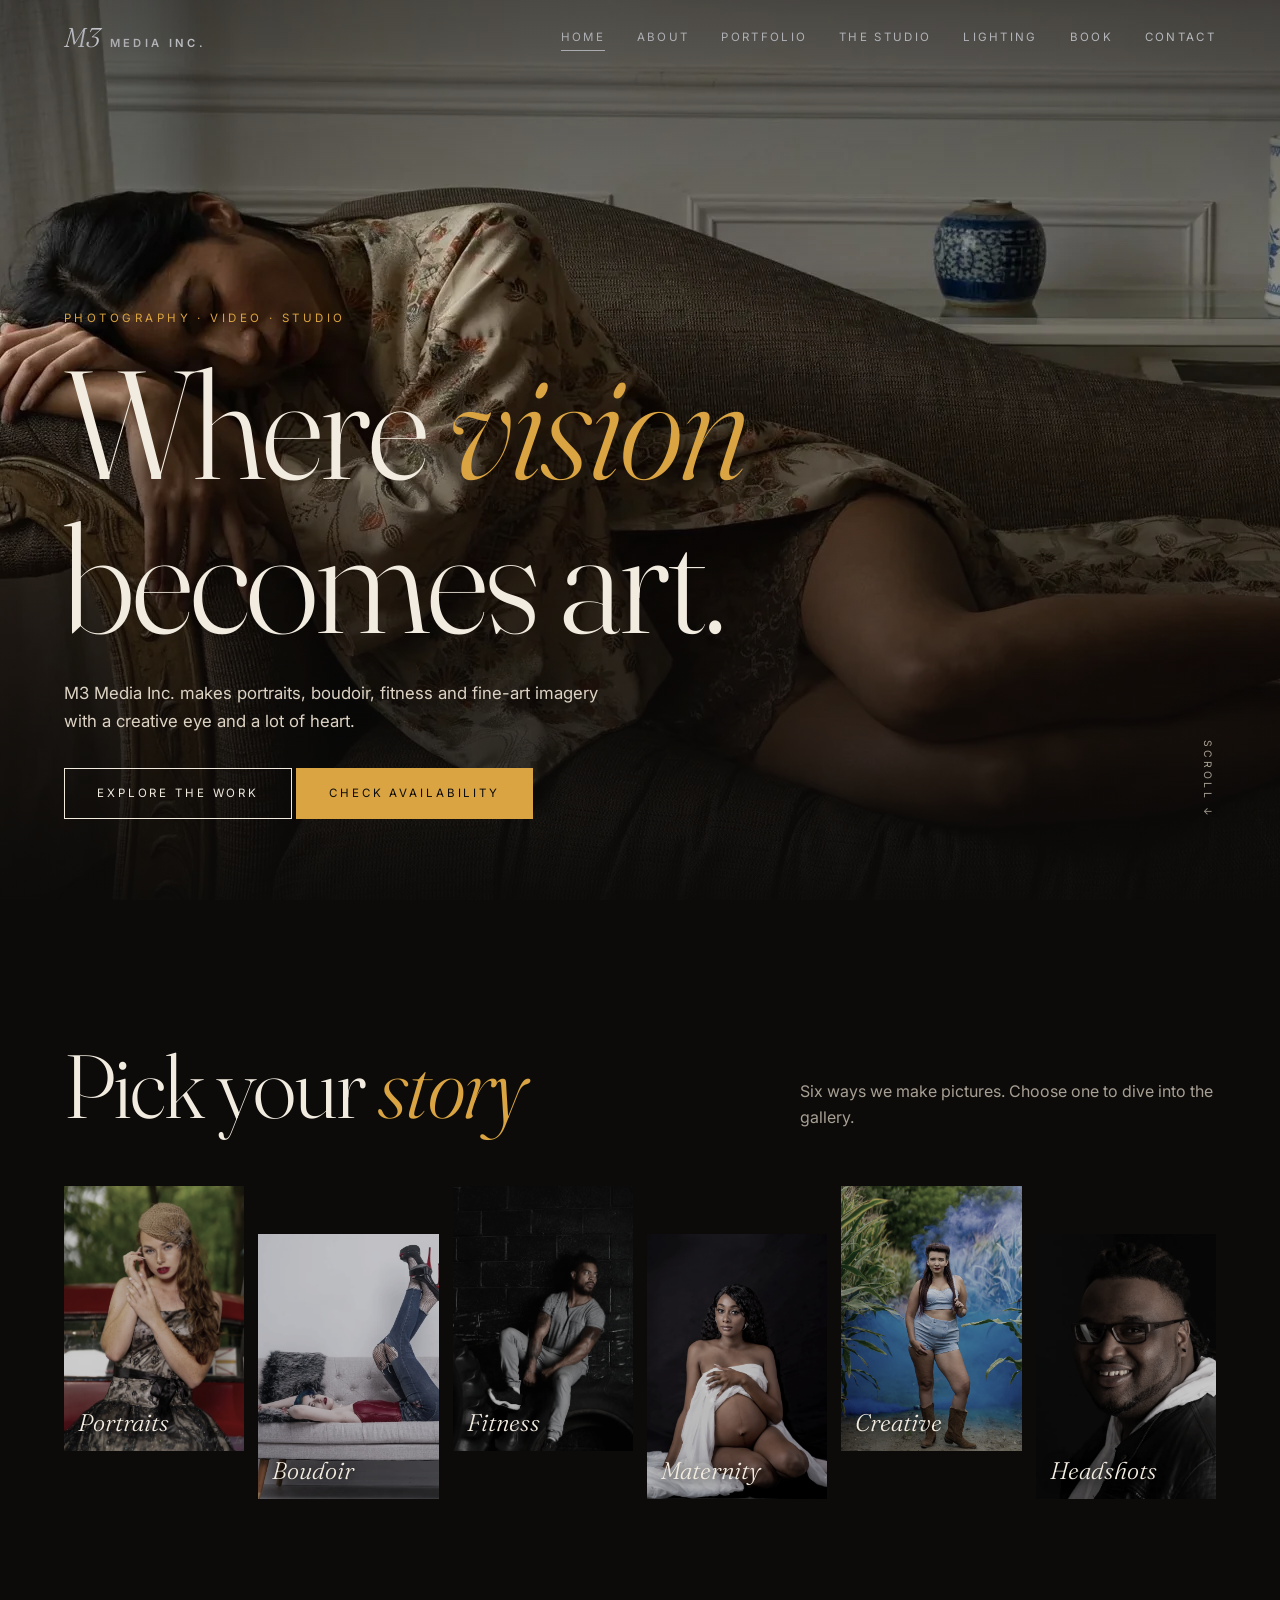
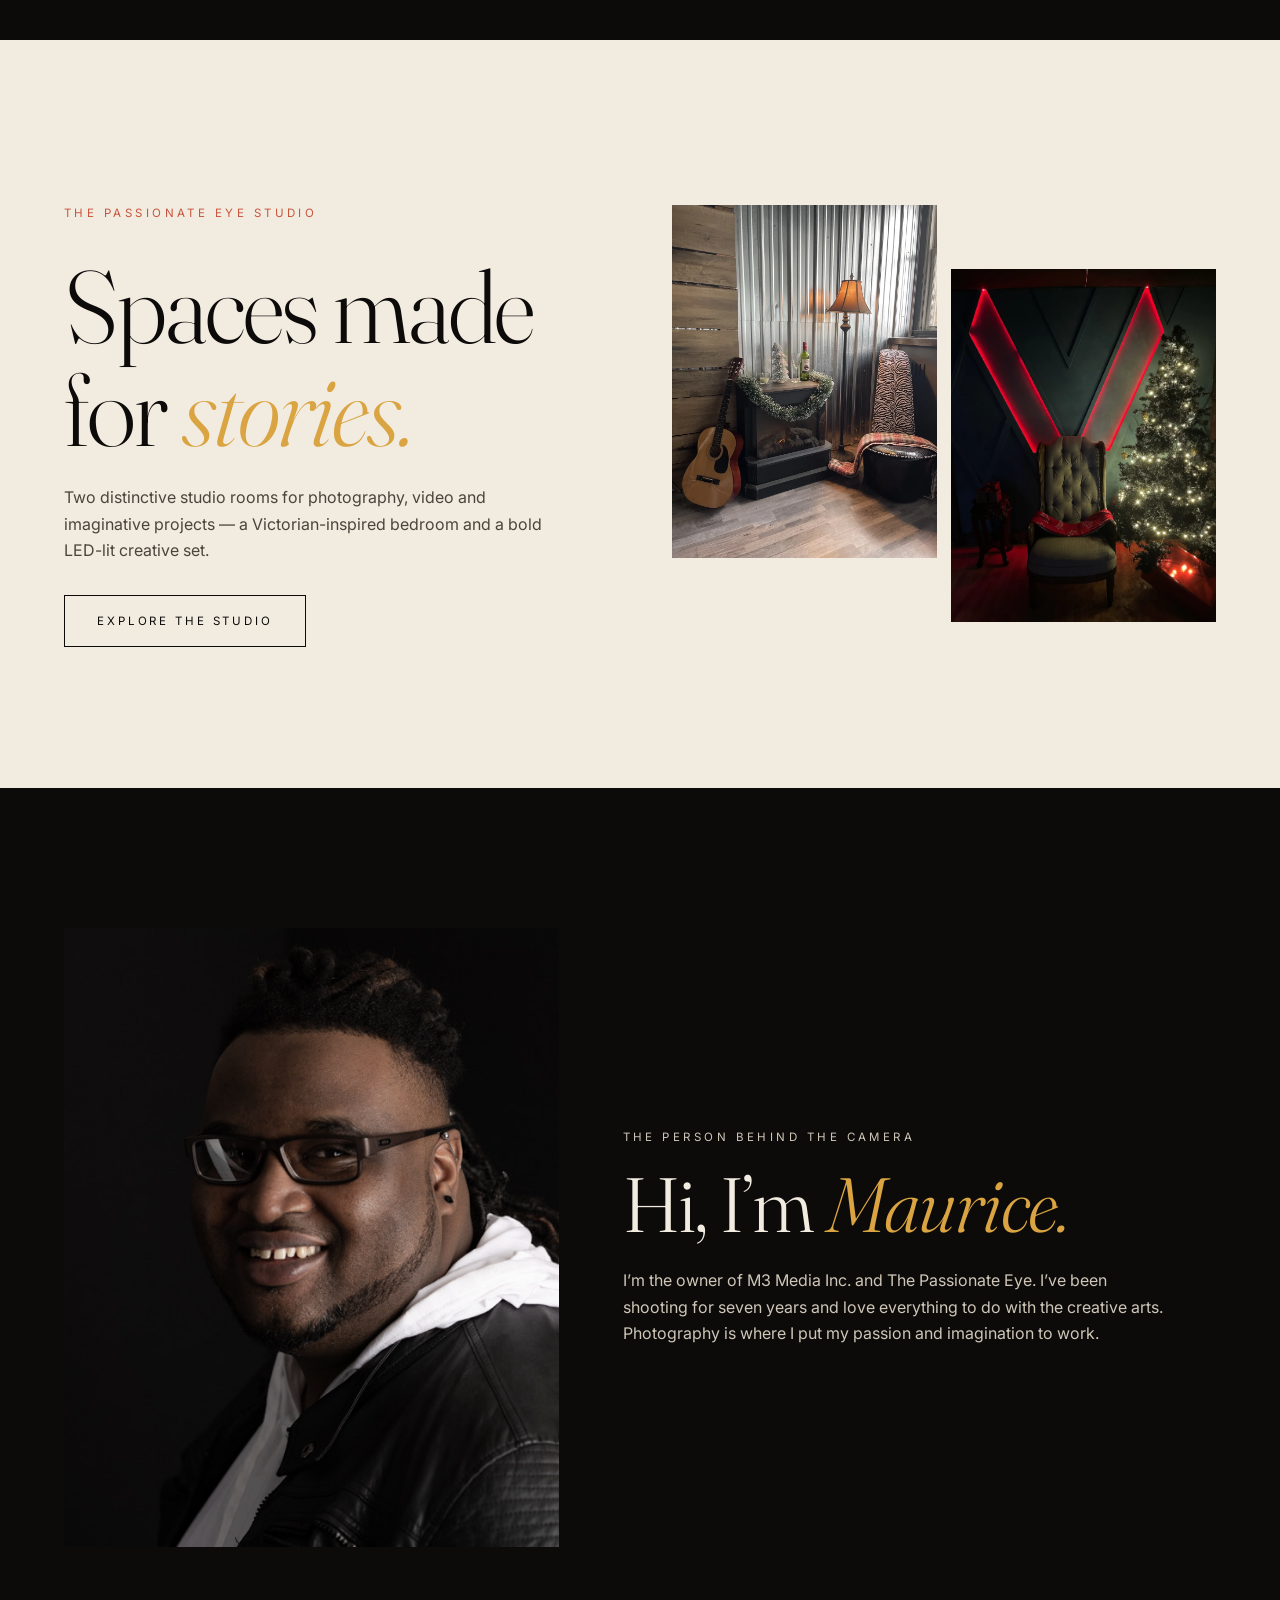
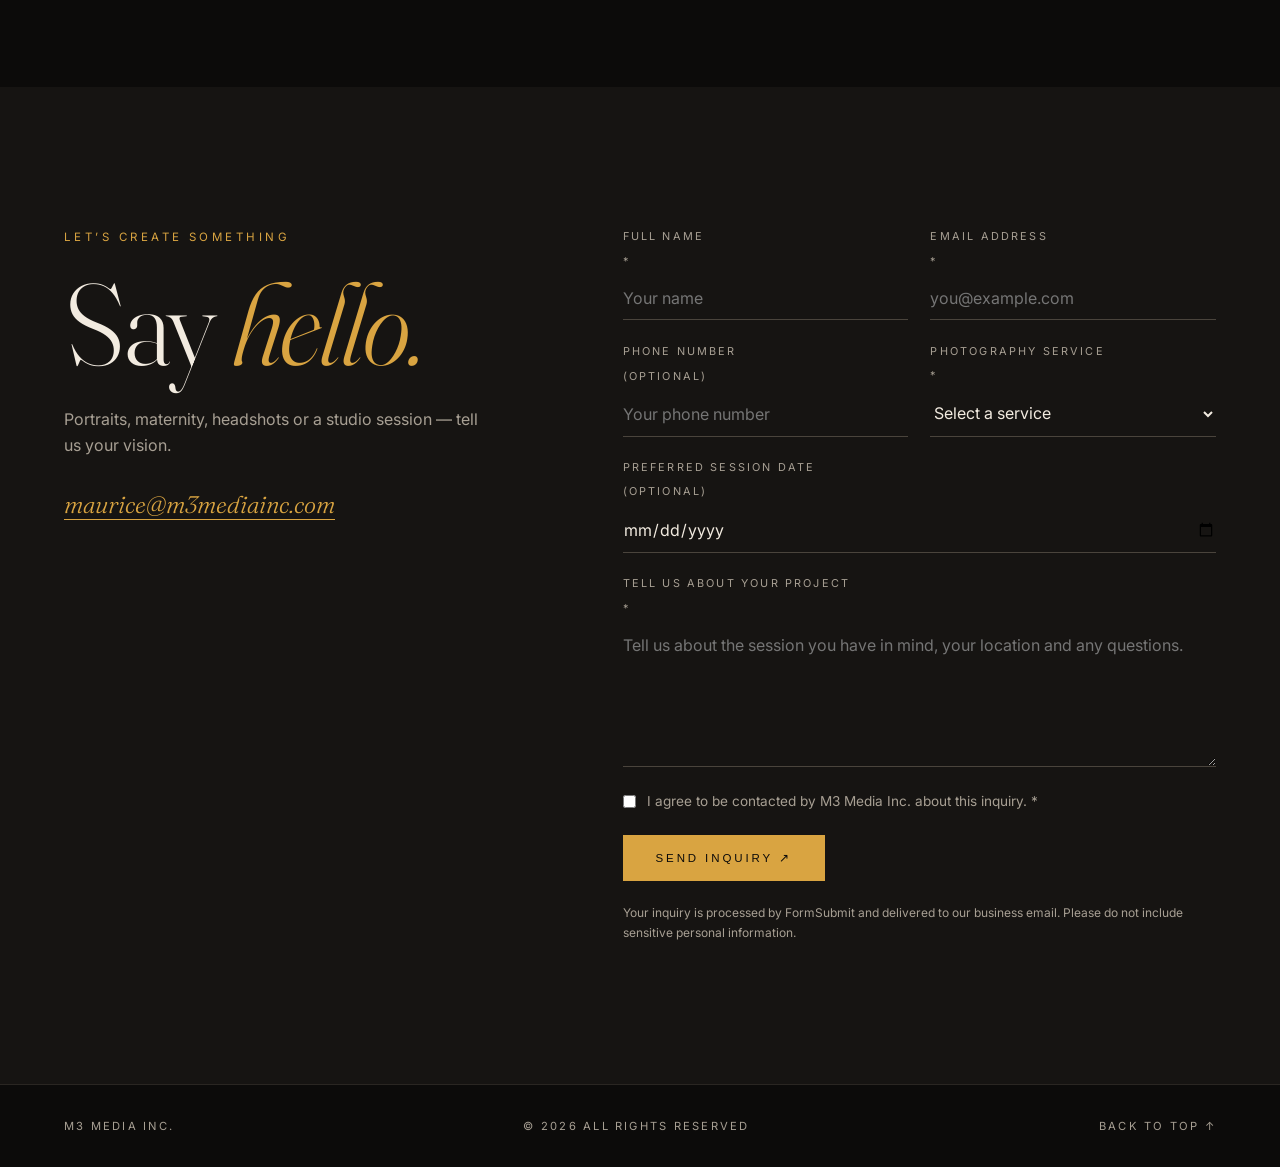
==== commit 15d3a073: "Add files via upload" ====
--- a/index.html
+++ b/index.html
@@ -1,267 +1,18 @@
-<!doctype html>
-<html lang="en">
-<head>
-<meta charset="utf-8">
-<meta name="viewport" content="width=device-width, initial-scale=1">
-<meta name="description" content="Plan a photography shoot in an interactive 3D lighting studio.">
-<title>Lighting Studio | LightCraft V9.1 | M3 Media Inc.</title>
-<link rel="stylesheet" href="studio.css">
-<link rel="stylesheet" href="noir.css">
-<link rel="stylesheet" href="editorial.css">
-<style>
-  .m3-studio-nav {
-    display: flex;
-    flex-wrap: wrap;
-    align-items: center;
-    gap: 4px 18px;
-    padding: 10px max(13px, calc((100% - 1340px) / 2));
-    background: #0b0b0b;
-    border-bottom: 1px solid #3c3326;
-    color: #e7e2da;
-    font-size: .85rem;
-  }
-  .m3-studio-nav a { color: #d6ad62; }
-  .m3-studio-nav a:hover, .m3-studio-nav a:focus-visible { text-decoration: underline; }
-</style>
-<script defer src="data.js"></script>
-<script defer src="engine.js"></script>
-<script defer src="figure.js"></script>
-<script defer src="studio.js"></script>
-<script defer src="portrait-assets.js"></script>
-<script defer src="portrait.js"></script>
-<script defer src="workflow-model.js"></script>
-<script defer src="story-lighting.js"></script>
-<script defer src="editorial.js"></script>
-<script defer src="app.js"></script>
-<script defer src="workflow.js"></script>
-</head>
-<body>
-<a class="skip" href="#main">Skip to workspace</a>
-<nav class="m3-studio-nav" aria-label="M3 Media Inc.">
-  <a href="../studio.html">← The Passionate Eye Studio</a>
-  <span>Lighting Studio</span>
-</nav>
-<header class="topbar">
-  <a class="brand" href="#storyboard"><span class="mark" aria-hidden="true">
-    <svg width="21" height="21" viewBox="0 0 24 24" fill="none" stroke="currentColor" stroke-width="1.6" stroke-linecap="round" stroke-linejoin="round">
-      <circle cx="12" cy="12" r="9"/><path d="m9 3 6 9m5-5-5 9m6 0H10m5 5-6-9m-5 5 5-9m-6 0h11"/>
-    </svg></span> LightCraft <small>V9</small></a>
-  <nav aria-label="Workspace">
-    <a href="#storyboard" data-route="storyboard">Storyboard</a>
-    <a href="#studio" data-route="studio">Studio</a>
-    <a href="#coach" data-route="coach">Setup Coach</a>
-    <a href="#gear" data-route="gear">Gear</a>
-    <a href="#presets" data-route="presets">Presets</a>
-  </nav>
-  <button type="button" class="button primary" id="save-open">Save setup</button>
-</header>
-<main id="main">
-  <div class="page-heading">
-    <p class="eyebrow"><span class="signal" aria-hidden="true"></span> VIRTUAL PHOTOGRAPHY STUDIO</p>
-    <h1 id="page-title" tabindex="-1">Lighting Storyboard</h1>
-    <p id="page-intro"></p>
-  </div>
-  <section class="scene-bar" aria-label="Active setup">
-    <label>Genre<select id="genre"></select></label>
-    <label>Lighting technique<select id="style"></select></label>
-    <span id="scene-meta" class="scene-meta"></span>
-  </section>
-  <section id="studio" class="page" aria-label="3D Lighting Studio" hidden>
-    <div class="studio-grid">
-      <div class="card viewport-card">
-        <div class="viewport-top">
-          <div class="mode" role="group" aria-label="Preview mode">
-            <button type="button" data-mode="orbit" aria-pressed="true">Studio</button>
-            <button type="button" id="mode-portrait" data-mode="portrait" aria-pressed="false">Live portrait</button>
-            <button type="button" data-mode="reference" aria-pressed="false">Photo example</button>
-          </div>
-          <span class="viewport-type" id="viewport-type">LIVE 3D</span>
-        </div>
-        <div id="view3d">
-          <canvas id="stage" width="1120" height="720" role="img" aria-label="Live 3D lighting study" aria-describedby="scene-description"></canvas>
-          <div class="viewport-overlay"><span id="stage-selection">Key light</span><span id="stage-instructions">Drag equipment to move it · Drag the floor to orbit</span></div>
-        </div>
-        <div id="view-portrait" hidden>
-          <canvas id="portrait-stage" width="1000" height="640" role="img" aria-label="Live portrait lighting study" aria-describedby="portrait-note scene-description"></canvas>
-          <p id="portrait-status" class="portrait-status" role="status" hidden></p>
-          <div class="portrait-controls">
-            <label>Portrait subject<select id="portrait-subject">
-              <option value="auto">Auto from skin tone</option>
-              <option value="woman">Natural hair portrait</option>
-              <option value="man">Salt-and-pepper portrait</option>
-            </select></label>
-            <p id="portrait-note">AI-generated subject with simulated light. Use Studio to adjust placement and subject rotation.</p>
-          </div>
-        </div>
-        <div id="view-photo" hidden></div>
-        <div class="viewport-footer">
-          <p id="scene-description"></p>
-          <div id="orbit-controls" class="orbit-controls" role="group" aria-label="Orbit controls">
-            <button class="button compact" type="button" id="orbit-left" aria-label="Orbit left">←</button>
-            <button class="button compact" type="button" id="orbit-right" aria-label="Orbit right">→</button>
-            <button class="button compact" type="button" id="reset-view">Reset view</button>
-          </div>
-        </div>
-      </div>
-      <aside class="card inspector" aria-label="Scene controls">
-        <div class="inspector-heading"><p class="eyebrow">ACTIVE SCENE</p><h2>Scene controls</h2></div>
-        <div class="fixture-controls">
-          <h3 id="fixture-title">Lights in scene</h3>
-          <div class="fixture-switches" id="light-toggles" role="group" aria-labelledby="fixture-title">
-            <button type="button" id="toggle-key" class="button compact fixture-toggle" data-toggle-light="key" aria-label="Key light in scene" aria-pressed="true">Key</button>
-            <button type="button" id="toggle-fill" class="button compact fixture-toggle" data-toggle-light="fill" aria-label="Fill light in scene" aria-pressed="false">Fill</button>
-            <button type="button" id="toggle-rim" class="button compact fixture-toggle" data-toggle-light="rim" aria-label="Rim light in scene" aria-pressed="false">Rim</button>
-          </div>
-          <div class="field-grid kit-counts" id="studio-kit-counts"></div>
-          <p class="field-note">Adjust quantities or use Enabled on any fixture. Adding an attachment adds a light if needed.</p>
-        </div>
-        <p class="object-picker-label">Adjust an object</p>
-        <div class="objects" id="object-list" role="group" aria-label="Select scene object to adjust"></div>
-        <div class="object-controls" id="object-controls"></div>
-      </aside>
-    </div>
-  </section>
-  <section id="storyboard" class="page" aria-label="Storyboard">
-    <div id="story-content"></div>
-    <div class="section-heading"><p class="eyebrow">SHOT LIBRARY</p><h2>Explore the genres</h2></div>
-    <div class="genre-grid" id="genre-grid"></div>
-  </section>
-  <section id="coach" class="page" aria-label="Setup Coach" hidden>
-    <div class="secondary-grid">
-      <div class="card content-card">
-        <p class="eyebrow">SHOOT BRIEF</p><h2>Build a lighting plan</h2>
-        <p>Choose the look and working space. Applying the plan updates the active scene.</p>
-        <div class="field-grid">
-          <label>Mood<select id="mood"></select></label>
-          <label>Studio size<select id="space"><option value="small">Small / home studio</option><option value="medium">Medium studio</option><option value="large">Large studio</option></select></label>
-          <label>Experience<select id="experience"><option value="beginner">Step by step</option><option value="advanced">Quick plan</option></select></label>
-          <label>Subject coverage<select id="coach-coverage"><option value="single">Single subject</option><option value="pair">Two subjects</option><option value="group">Small group</option></select></label>
-        </div>
-        <fieldset class="coach-equipment"><legend>Equipment quantities</legend>
-          <div class="field-grid kit-counts" id="coach-kit-counts"></div>
-          <p class="field-note">Up to 8 of each. Adding a modifier, gel or grid adds a light if needed.</p>
-        </fieldset>
-        <div class="field-grid coach-kit-options">
-          <label>Modifier mix<select id="coach-modifier"></select></label>
-          <label>Gel palette<select id="coach-gel"></select></label>
-          <label>Reflector surface<select id="coach-reflector"></select></label>
-        </div>
-        <button class="button primary" type="button" id="apply-plan">Apply plan to scene</button>
-      </div>
-      <div class="card content-card" id="coach-plan"></div>
-    </div>
-  </section>
-  <section id="gear" class="page" aria-label="Gear" hidden>
-    <div class="secondary-grid">
-      <div class="card content-card"><p class="eyebrow">CURRENT SETUP</p><h2>Equipment in use</h2><div id="gear-controls"></div></div>
-      <div class="card content-card"><p class="eyebrow">EXPOSURE STARTING POINT</p><h2>Power and camera settings</h2><div id="gear-estimate"></div></div>
-    </div>
-    <div class="section-heading"><p class="eyebrow">EQUIPMENT LIBRARY</p><h2>Choose a tool for the light</h2></div>
-    <div id="gear-library" class="gear-grid"></div>
-  </section>
-  <section id="presets" class="page" aria-label="Presets" hidden>
-    <div class="card content-card">
-      <p class="eyebrow">SETUP LIBRARY</p><h2>Saved lighting setups</h2>
-      <p>Reload a complete setup or export a copy to take to the studio.</p>
-      <div class="actions">
-        <button class="button primary" type="button" id="save-secondary">Save current setup</button>
-        <button class="button" type="button" id="export">Export current setup</button>
-        <label class="button file-button">Import JSON<input id="import" type="file" accept=".json,application/json"></label>
-      </div>
-      <div id="presets-list"></div>
-    </div>
-    <div class="card content-card profile-card">
-      <p class="eyebrow">ROOM AND EQUIPMENT</p><h2>Studio profiles</h2>
-      <p>Save a room and its available kit. Then choose Adapt beside a setup to see how it would fit.</p>
-      <button class="button primary" type="button" id="profile-new">New studio profile</button>
-      <div id="profiles-list"></div>
-    </div>
-  </section>
-</main>
-<footer><span>LightCraft V9 <span aria-hidden="true">·</span> Studio Workflow</span><a href="legacy/index.html">Open original V8 tools</a></footer>
-<dialog id="save-dialog" aria-labelledby="save-title">
-  <form id="save-form">
-    <p class="eyebrow">SETUP LIBRARY</p><h2 id="save-title">Save lighting setup</h2>
-    <label>Setup name<input id="preset-name" required maxlength="80" autocomplete="off"></label>
-    <div class="actions"><button class="button" id="cancel-save" type="button">Cancel</button><button class="button primary" type="submit">Save preset</button></div>
-  </form>
-</dialog>
-<dialog class="workflow-dialog" id="card-dialog" aria-labelledby="card-title">
-  <div class="dialog-heading"><h2 id="card-title">Lighting card</h2><button type="button" class="button compact" data-close="card-dialog">Close</button></div>
-  <div class="actions">
-    <label id="card-version-label">Scene version<select id="card-version"><option value="plan">Planned</option><option value="actual">As shot</option></select></label>
-    <button class="button primary" type="button" id="card-print">Print / Save as PDF</button>
-    <button class="button" type="button" id="record-export">Export shoot record</button>
-  </div>
-  <div id="card-preview"></div>
-</dialog>
-<dialog class="workflow-dialog" id="actual-dialog" aria-labelledby="actual-title">
-  <div class="dialog-heading"><h2 id="actual-title">As shot</h2><button type="button" class="button compact" data-close="actual-dialog">Close</button></div>
-  <form id="actual-form">
-    <p id="actual-plan"></p>
-    <div class="actions">
-      <button type="button" class="button" id="actual-capture">Copy active scene into record</button>
-      <button type="button" class="button" id="actual-load">Load saved as-shot scene</button>
-    </div>
-    <p class="field-note" id="actual-scene" role="status"></p>
-    <div class="field-grid four" id="actual-settings"></div>
-    <label>On-set notes<textarea id="actual-notes" maxlength="420" rows="3" placeholder="What changed during the shoot?"></textarea></label>
-    <label class="test-frame-label">Test frame (optional)<input type="file" id="actual-file" accept="image/jpeg,image/png,image/webp"></label>
-    <p class="field-note" id="actual-feedback" role="status"></p>
-    <img class="test-frame" id="actual-image" alt="Attached test frame" hidden>
-    <button type="button" class="button compact" id="actual-remove" hidden>Remove test frame</button>
-    <div class="actions"><button type="submit" class="button primary" id="actual-save">Save as-shot record</button></div>
-  </form>
-</dialog>
-<dialog class="workflow-dialog" id="profile-dialog" aria-labelledby="profile-title">
-  <div class="dialog-heading"><h2 id="profile-title">Studio profile</h2><button type="button" class="button compact" data-close="profile-dialog">Close</button></div>
-  <form id="profile-form">
-    <label>Studio name<input required id="profile-name" maxlength="80"></label>
-    <div class="field-grid three" id="profile-dimensions"></div>
-    <p class="field-note">Enter usable clear space. The planner treats it as an unobstructed rectangle.</p>
-    <fieldset><legend>Light sources and ratings</legend><div class="profile-sources" id="profile-sources"></div></fieldset>
-    <fieldset><legend>Modifiers and accessories</legend><div class="field-grid three" id="profile-inventory"></div></fieldset>
-    <p class="field-note" id="profile-feedback" role="status"></p>
-    <div class="actions"><button type="submit" class="button primary">Save studio profile</button></div>
-  </form>
-</dialog>
-<dialog class="workflow-dialog" id="adapt-dialog" aria-labelledby="adapt-title">
-  <div class="dialog-heading"><h2 id="adapt-title">Adapt to a studio</h2><button type="button" class="button compact" data-close="adapt-dialog">Close</button></div>
-  <p id="adapt-source"></p>
-  <div class="field-grid">
-    <label>Studio profile<select id="adapt-profile"></select></label>
-    <label id="adapt-version-label">Start from<select id="adapt-version"><option value="plan">Planned scene</option><option value="actual">As-shot scene</option></select></label>
-  </div>
-  <div class="actions" id="adapt-empty" hidden><button type="button" class="button primary" id="adapt-new">Create studio profile</button></div>
-  <div id="adapt-result" hidden>
-    <div class="actions" id="adapt-orbit-controls" role="group" aria-label="Rotate preview">
-      <button type="button" class="button compact" id="adapt-left">Orbit left</button>
-      <button type="button" class="button compact" id="adapt-right">Orbit right</button>
-    </div>
-    <canvas id="adapt-stage" width="880" height="480" role="img" aria-label="Proposed 3D lighting setup" aria-describedby="adapt-summary"></canvas>
-    <div id="adapt-summary" role="status"></div>
-    <label>New preset name<input id="adapt-name" maxlength="80"></label>
-    <div class="actions"><button type="button" class="button primary" id="adapt-save">Save as new preset</button></div>
-  </div>
-</dialog>
-<dialog id="pose-dialog" class="workflow-dialog pose-dialog" aria-labelledby="pose-dialog-title">
-  <div class="dialog-heading">
-    <div><p class="eyebrow">FULL IMAGE</p><h2 id="pose-dialog-title">Pose study</h2></div>
-    <form method="dialog"><button type="submit" class="button compact" autofocus>Close</button></form>
-  </div>
-  <img id="pose-dialog-image" alt="">
-  <p id="pose-dialog-standin" class="standin-badge" hidden>Loungewear reference</p>
-  <div id="pose-dialog-lighting"></div>
-  <div class="pose-dialog-footer">
-    <p id="pose-dialog-note"></p>
-    <div class="pose-dialog-nav" role="group" aria-label="Browse full images">
-      <button type="button" class="button compact" id="pose-previous" aria-label="Previous image">←</button>
-      <span id="pose-dialog-position" aria-live="polite"></span>
-      <button type="button" class="button compact" id="pose-next" aria-label="Next image">→</button>
-    </div>
-  </div>
-</dialog>
-<section id="print-sheet" aria-label="Printable lighting card" hidden></section>
-<p class="toast" id="status" role="status" aria-live="polite"></p>
-</body>
-</html>
+<!DOCTYPE html><html lang="en"><head><meta charset="utf-8"><meta name="viewport" content="width=device-width,initial-scale=1"><meta name="description" content="M3 Media Inc. — photography, creative portraits and studio experiences."><title>M3 Media Inc. | Photography & Creative Studio</title><link rel="preconnect" href="https://fonts.googleapis.com"><link rel="preconnect" href="https://fonts.gstatic.com" crossorigin><link href="https://fonts.googleapis.com/css2?family=Fraunces:ital,opsz,wght@0,9..144,300;0,9..144,500;1,9..144,300&family=Inter:wght@400;500&display=swap" rel="stylesheet"><link rel="stylesheet" href="styles.css"></head><body><header><a class="brand" href="index.html">M3<b>MEDIA INC.</b></a><button class="burger" aria-label="Menu">MENU</button><nav><a href="index.html" aria-current="page">Home</a><a href="index.html#about">About</a><a href="portfolio.html">Portfolio</a><a href="studio.html">The Studio</a><a href="lighting-studio/index.html">Lighting</a><a href="book.html">Book</a><a href="index.html#contact">Contact</a></nav></header><main id="top">
+<section class="hero" style="padding-top:0;padding-bottom:9vh"><div class="slide" style="background-image:url(assets/slide-02.webp)"></div><div class="slide" style="background-image:url(assets/slide-09.webp)"></div><div class="slide" style="background-image:url(assets/slide-10.webp)"></div>
+<div class="hero-in"><p class="eyebrow">Photography · Video · Studio</p><h1>Where <em>vision</em> becomes art.</h1><p class="sub">M3 Media Inc. makes portraits, boudoir, fitness and fine-art imagery with a creative eye and a lot of heart.</p><a class="btn" href="portfolio.html">Explore the work</a> <a class="btn fill" href="book.html">Check availability</a></div><div class="scroll">SCROLL ↓</div></section>
+<section><div class="head reveal"><h2>Pick your <em>story</em></h2><p>Six ways we make pictures. Choose one to dive into the gallery.</p></div><div class="cats reveal"><a class="cat" href="portfolio.html?category=portraits"><img src="assets/portfolio-17.webp" alt="Portraits photography" loading="lazy"><span>Portraits</span></a><a class="cat" href="portfolio.html?category=boudoir"><img src="assets/portfolio-20.webp" alt="Boudoir photography" loading="lazy"><span>Boudoir</span></a><a class="cat" href="portfolio.html?category=fitness"><img src="assets/portfolio-04.webp" alt="Fitness photography" loading="lazy"><span>Fitness</span></a><a class="cat" href="portfolio.html?category=maternity"><img src="assets/portfolio-27.webp" alt="Maternity photography" loading="lazy"><span>Maternity</span></a><a class="cat" href="portfolio.html?category=creative"><img src="assets/portfolio-18.webp" alt="Creative photography" loading="lazy"><span>Creative</span></a><a class="cat" href="portfolio.html?category=headshots"><img src="assets/portfolio-32.webp" alt="Headshots photography" loading="lazy"><span>Headshots</span></a></div></section>
+<section class="studio" id="studio"><div class="reveal"><p class="eyebrow">The Passionate Eye Studio</p><h2>Spaces made for <em>stories.</em></h2><p>Two distinctive studio rooms for photography, video and imaginative projects — a Victorian-inspired bedroom and a bold LED-lit creative set.</p><a class="btn" href="studio.html">Explore the studio</a></div><div class="pair reveal"><img src="assets/studio-IMG_0008.webp" alt="Studio 1" loading="lazy"><img src="assets/studio-IMG_0027.webp" alt="Studio 2" loading="lazy"></div></section>
+<section class="about" id="about"><img class="reveal" src="assets/IMG_7279.JPG" alt="Portrait of Maurice" loading="lazy"><div class="reveal"><p class="eyebrow">The person behind the camera</p><h2>Hi, I’m <em>Maurice.</em></h2><p>I’m the owner of M3 Media Inc. and The Passionate Eye. I’ve been shooting for seven years and love everything to do with the creative arts. Photography is where I put my passion and imagination to work.</p></div></section>
+<section class="contact" id="contact"><div class="reveal"><p class="eyebrow">Let’s create something</p><h2>Say <em>hello.</em></h2><p style="color:var(--mute);margin-bottom:2rem;max-width:26rem">Portraits, maternity, headshots or a studio session — tell us your vision.</p><a class="mail" href="mailto:maurice@m3mediainc.com">maurice@m3mediainc.com</a></div><div class="reveal"><form accept-charset="UTF-8" action="https://formsubmit.co/maurice@m3mediainc.com"  method="POST">
+<input name="_subject" type="hidden" value="New M3 Media Inc. photography inquiry"/>
+<input name="_template" type="hidden" value="table"/>
+<input name="_captcha" type="hidden" value="true"/>
+<input aria-hidden="true" autocomplete="off" class="hp" name="_honey" tabindex="-1" type="text"/>
+<div class="row"><label>Full name <span aria-hidden="true">*</span><input autocomplete="name" maxlength="120" name="name" placeholder="Your name" required="" type="text"/></label><label>Email address <span aria-hidden="true">*</span><input autocomplete="email" maxlength="254" name="email" placeholder="you@example.com" required="" type="email"/></label></div>
+<div class="row"><label>Phone number <span class="o">(optional)</span><input autocomplete="tel" maxlength="40" name="phone" placeholder="Your phone number" type="tel"/></label><label>Photography service <span aria-hidden="true">*</span><select name="service" required=""><option disabled="" selected="" value="">Select a service</option><option>Headshots</option><option>Portrait photography</option><option>Maternity photography</option><option>Boudoir photography</option><option>Creative / fashion photography</option><option>Studio rental</option><option>Other inquiry</option></select></label></div>
+<label>Preferred session date <span class="o">(optional)</span><input name="preferred_date" type="date"/></label>
+<label>Tell us about your project <span aria-hidden="true">*</span><textarea maxlength="5000" name="message" placeholder="Tell us about the session you have in mind, your location and any questions." required="" rows="6"></textarea></label>
+<label class="check"><input name="contact_consent" required="" type="checkbox" value="Yes"/> <span>I agree to be contacted by M3 Media Inc. about this inquiry. <span aria-hidden="true">*</span></span></label>
+<button class="btn fill" type="submit">SEND INQUIRY <span aria-hidden="true">↗</span></button>
+<small class="note">Your inquiry is processed by FormSubmit and delivered to our business email. Please do not include sensitive personal information.</small></form></div></section></main><footer><span>M3 Media Inc.</span><span>© <span id="yr"></span> All rights reserved</span><a href="#top">Back to top ↑</a></footer><script src="app.js"></script></body></html>
--- a/styles.css
+++ b/styles.css
@@ -0,0 +1,88 @@
+:root{--ink:#0c0b0a;--ink2:#161412;--paper:#f2ebe0;--mute:#a79f93;--gold:#d9a441;--rose:#c8553d;--serif:'Fraunces','Cormorant Garamond',Georgia,serif;--sans:'Inter','Helvetica Neue',Arial,sans-serif;--pad:clamp(20px,5vw,72px)}
+*{box-sizing:border-box;margin:0;padding:0}html{scroll-behavior:smooth}
+body{background:var(--ink);color:var(--paper);font:400 16px/1.65 var(--sans);-webkit-font-smoothing:antialiased}
+img{display:block;max-width:100%}a{color:inherit;text-decoration:none}
+h1,h2,h3{font-family:var(--serif);font-weight:300;line-height:1;letter-spacing:-.02em}
+h1 em,h2 em{font-style:italic;color:var(--gold)}
+.eyebrow{font-size:.72rem;letter-spacing:.3em;text-transform:uppercase;color:var(--gold);margin-bottom:1.2rem}
+header{position:fixed;inset:0 0 auto;z-index:20;display:flex;justify-content:space-between;align-items:center;padding:20px var(--pad);mix-blend-mode:difference;color:#fff}
+.brand{font:italic 300 1.7rem var(--serif)}.brand b{font:600 .7rem var(--sans);letter-spacing:.3em;margin-left:.6rem;font-style:normal}
+nav{display:flex;gap:2rem;font-size:.72rem;letter-spacing:.2em;text-transform:uppercase}
+nav a{position:relative}nav a:after{content:"";position:absolute;left:0;bottom:-4px;height:1px;width:0;background:currentColor;transition:.3s}nav a:hover:after,nav a[aria-current]:after{width:100%}
+.burger{display:none;background:none;border:0;color:inherit;font:inherit;letter-spacing:.2em;font-size:.72rem;cursor:pointer}
+@media(max-width:820px){.burger{display:block}nav{position:fixed;inset:0;background:var(--ink);flex-direction:column;justify-content:center;align-items:center;font-size:1rem;display:none;mix-blend-mode:normal}nav.open{display:flex}header{mix-blend-mode:normal}.burger{position:relative;z-index:30}}
+.hero{position:relative;height:100svh;min-height:560px;overflow:hidden;display:grid;align-items:end;padding:0 var(--pad) 9vh}
+.slide{position:absolute;inset:0;background:center/cover;opacity:0;transform:scale(1.08);transition:opacity 1.6s,transform 9s linear}
+.slide.on{opacity:1;transform:scale(1)}
+.hero:after{content:"";position:absolute;inset:0;background:linear-gradient(180deg,rgba(12,11,10,.45),transparent 35%,rgba(12,11,10,.92))}
+.hero-in{position:relative;z-index:2}
+.hero h1{font-size:clamp(3.2rem,12vw,11rem);max-width:12ch}
+.hero p.sub{margin:1.6rem 0 2rem;max-width:34rem;color:#ddd3c4;font-size:1.05rem}
+.btn{display:inline-block;border:1px solid var(--paper);padding:.95rem 2rem;font-size:.72rem;letter-spacing:.25em;text-transform:uppercase;transition:.3s}
+.btn:hover{background:var(--paper);color:var(--ink)}.btn.fill{background:var(--gold);border-color:var(--gold);color:var(--ink)}.btn.fill:hover{background:var(--paper)}
+.scroll{position:absolute;right:var(--pad);bottom:9vh;z-index:2;writing-mode:vertical-rl;font-size:.65rem;letter-spacing:.3em;color:var(--mute)}
+section{padding:clamp(70px,11vw,150px) var(--pad)}
+.head{display:flex;justify-content:space-between;align-items:end;gap:2rem;flex-wrap:wrap;margin-bottom:3.5rem}
+.head h2{font-size:clamp(2.4rem,7vw,6rem)}.head p{max-width:26rem;color:var(--mute)}
+.cats{display:grid;grid-template-columns:repeat(6,1fr);gap:14px}
+.cat{position:relative;aspect-ratio:3/4.4;overflow:hidden;background:var(--ink2)}
+.cat:nth-child(even){margin-top:3rem}.cat img{width:100%;height:100%;object-fit:cover;transition:transform 1s,filter .6s;filter:grayscale(.55) brightness(.8)}
+.cat:hover img{transform:scale(1.07);filter:none}
+.cat span{position:absolute;left:14px;bottom:14px;font:italic 300 1.5rem var(--serif);text-shadow:0 2px 12px #000}
+@media(max-width:900px){.cats{grid-template-columns:repeat(2,1fr)}.cat:nth-child(even){margin-top:0}}
+.studio{display:grid;grid-template-columns:1fr 1fr;gap:var(--pad);align-items:center;background:var(--paper);color:var(--ink)}
+.studio h2{font-size:clamp(2.8rem,8vw,7rem)}.studio p{margin:1.5rem 0 2rem;max-width:30rem;color:#4a443c}.studio .btn{border-color:var(--ink)}.studio .btn:hover{background:var(--ink);color:var(--paper)}
+.studio .eyebrow{color:var(--rose)}.pair{display:grid;grid-template-columns:1fr 1fr;gap:14px}.pair img{aspect-ratio:3/4;object-fit:cover;width:100%}.pair img:last-child{margin-top:4rem}
+@media(max-width:820px){.studio{grid-template-columns:1fr}}
+.about{display:grid;grid-template-columns:5fr 6fr;gap:var(--pad);align-items:center}
+.about img{width:100%;aspect-ratio:4/5;object-fit:cover;filter:grayscale(.3)}
+.about h2{font-size:clamp(2.4rem,6vw,5rem);margin-bottom:1.5rem}.about p{color:#cfc6b8;max-width:34rem}
+@media(max-width:820px){.about{grid-template-columns:1fr}}
+.contact{background:var(--ink2);display:grid;grid-template-columns:5fr 6fr;gap:var(--pad)}
+.contact h2{font-size:clamp(3rem,9vw,8rem);margin-bottom:1.5rem}.contact .mail{font:italic 300 1.5rem var(--serif);color:var(--gold);border-bottom:1px solid;word-break:break-all}
+@media(max-width:820px){.contact{grid-template-columns:1fr}}
+form{display:grid;gap:1.4rem}.row{display:grid;grid-template-columns:1fr 1fr;gap:1.4rem}@media(max-width:560px){.row{grid-template-columns:1fr}}
+label{display:grid;gap:.4rem;font-size:.68rem;letter-spacing:.2em;text-transform:uppercase;color:var(--mute)}
+input,select,textarea{background:transparent;border:0;border-bottom:1px solid #4a443c;color:var(--paper);font:400 1rem var(--sans);padding:.7rem 0;outline:0;border-radius:0;transition:border-color .3s}
+input:focus,select:focus,textarea:focus{border-color:var(--gold)}select option{background:var(--ink);color:var(--paper)}
+.check{display:flex;gap:.7rem;align-items:flex-start;text-transform:none;letter-spacing:0;font-size:.85rem}.check input{margin-top:.3rem;accent-color:var(--gold)}
+.hp{position:absolute;left:-9999px}small.note{color:var(--mute);font-size:.75rem}button.btn{background:none;color:var(--paper);cursor:pointer;justify-self:start}
+footer{display:flex;justify-content:space-between;flex-wrap:wrap;gap:1rem;padding:2rem var(--pad);border-top:1px solid #2a2622;font-size:.7rem;letter-spacing:.2em;text-transform:uppercase;color:var(--mute)}
+.page-top{padding-top:clamp(130px,18vw,220px);padding-bottom:2rem}.page-top h1{font-size:clamp(3.5rem,13vw,12rem)}
+.filters{display:flex;flex-wrap:wrap;gap:.6rem;padding:0 var(--pad) 2.5rem}
+.filters button{background:none;border:1px solid #3a352f;color:var(--mute);padding:.6rem 1.3rem;font:inherit;font-size:.7rem;letter-spacing:.2em;text-transform:uppercase;cursor:pointer;transition:.3s}
+.filters button:hover,.filters button.on{background:var(--paper);color:var(--ink);border-color:var(--paper)}
+.masonry{columns:4 260px;column-gap:14px;padding:0 var(--pad) 90px}
+.masonry figure{break-inside:avoid;margin-bottom:14px;overflow:hidden;background:var(--ink2);cursor:zoom-in;animation:in .6s both}
+.masonry figure.hide{display:none}.masonry img{width:100%;height:auto;transition:transform .8s,filter .5s;filter:brightness(.88)}
+.masonry figure:hover img{transform:scale(1.04);filter:none}@keyframes in{from{opacity:0;transform:translateY(20px)}}
+#lb{position:fixed;inset:0;z-index:50;background:rgba(8,7,6,.97);display:none;place-items:center}#lb.on{display:grid}
+#lb img{max-height:90vh;max-width:90vw;object-fit:contain}
+#lb button{position:absolute;background:none;border:0;color:var(--paper);font-size:2.4rem;cursor:pointer;padding:1rem}
+#lb .x{top:10px;right:20px}#lb .p{left:10px}#lb .n{right:10px}#lb span{position:absolute;bottom:20px;font-size:.7rem;letter-spacing:.3em;color:var(--mute)}
+.space{display:grid;grid-template-columns:1fr 1fr;gap:var(--pad);align-items:center;padding:clamp(40px,7vw,90px) var(--pad)}
+.space:nth-child(even) .si{order:2}.si img{width:100%;aspect-ratio:4/5;object-fit:cover}
+.space h2{font-size:clamp(2.4rem,6vw,5.5rem);margin-bottom:1.2rem}.space p{color:#cfc6b8;max-width:30rem}
+.space ul{list-style:none;margin:1.6rem 0 2rem;border-top:1px solid #2a2622}.space li{padding:.7rem 0;border-bottom:1px solid #2a2622;font:italic 300 1.2rem var(--serif)}
+@media(max-width:820px){.space{grid-template-columns:1fr}.space:nth-child(even) .si{order:0}}
+.reveal{opacity:0;transform:translateY(34px);transition:1s}.reveal.in{opacity:1;transform:none}
+@media(prefers-reduced-motion:reduce){*{animation:none!important;transition:none!important}.reveal{opacity:1;transform:none}}
+.book{display:grid;grid-template-columns:minmax(0,5fr) minmax(0,6fr);gap:var(--pad);padding:0 var(--pad) 100px;align-items:start}
+@media(max-width:900px){.book{grid-template-columns:1fr}}
+.tabs{display:flex;gap:.6rem;flex-wrap:wrap;padding:0 var(--pad) 2rem}
+.tabs button{background:none;border:1px solid #3a352f;color:var(--mute);padding:.8rem 1.4rem;font:italic 300 1.2rem var(--serif);cursor:pointer;transition:.3s}
+.tabs button:hover,.tabs button.on{background:var(--paper);color:var(--ink);border-color:var(--paper)}
+.calbox{border:1px solid #2a2622;padding:clamp(16px,2.5vw,32px);background:var(--ink2)}
+.calhead{display:flex;justify-content:space-between;align-items:center;margin-bottom:1.2rem}.calhead h2{font-size:1.9rem}
+.calhead button{background:none;border:1px solid #3a352f;color:var(--paper);width:40px;height:40px;font-size:1.3rem;cursor:pointer}.calhead button:disabled{opacity:.25;cursor:default}
+.wk,#days{display:grid;grid-template-columns:repeat(7,1fr);gap:6px}.wk{margin-bottom:6px;font-size:.62rem;letter-spacing:.15em;text-transform:uppercase;color:var(--mute);text-align:center}
+.day{aspect-ratio:1;background:transparent;border:1px solid #3a352f;color:var(--paper);font:400 .95rem var(--sans);cursor:pointer;position:relative;transition:.2s}
+.day.open:hover,.day.some:hover{border-color:var(--gold)}.day.on{background:var(--gold);color:var(--ink);border-color:var(--gold)}
+.day.some:after,.day.open:after{content:"";position:absolute;bottom:5px;left:50%;width:5px;height:5px;margin-left:-2.5px;border-radius:50%;background:#7bbf8a}.day.some:after{background:var(--gold)}.day.on:after{background:var(--ink)}
+.day.off,.day.full{border-color:transparent;color:#4a443c;cursor:default;text-decoration:line-through}.day.full{color:var(--rose)}
+.legend{display:flex;flex-wrap:wrap;gap:1.2rem;margin-top:1.2rem;font-size:.72rem;color:var(--mute)}.legend span:before{content:"";display:inline-block;width:8px;height:8px;border-radius:50%;margin-right:.45rem;background:#7bbf8a}.legend .l2:before{background:var(--gold)}.legend .l3:before{background:var(--rose)}
+.panel{display:grid;gap:2rem}.panel h3{font-size:1.7rem;margin-bottom:1rem}.hint{color:var(--mute);font-size:.85rem;margin-top:.8rem}
+.slotgrid{display:grid;grid-template-columns:repeat(auto-fill,minmax(120px,1fr));gap:8px}
+.slot{background:none;border:1px solid #3a352f;color:var(--paper);padding:.9rem .5rem;font:400 .9rem var(--sans);cursor:pointer;display:grid;gap:2px;transition:.2s}.slot:hover{border-color:var(--gold)}.slot.on{background:var(--gold);color:var(--ink);border-color:var(--gold)}.slot:disabled{opacity:.35;cursor:default;text-decoration:line-through}.slot small{font-size:.65rem;letter-spacing:.1em;text-transform:uppercase}
+.summary{border-left:2px solid var(--gold);padding:.4rem 0 .4rem 1.2rem;color:#cfc6b8}.summary b{font:italic 300 1.3rem var(--serif);color:var(--paper)}
+button.btn:disabled{opacity:.35;cursor:not-allowed}
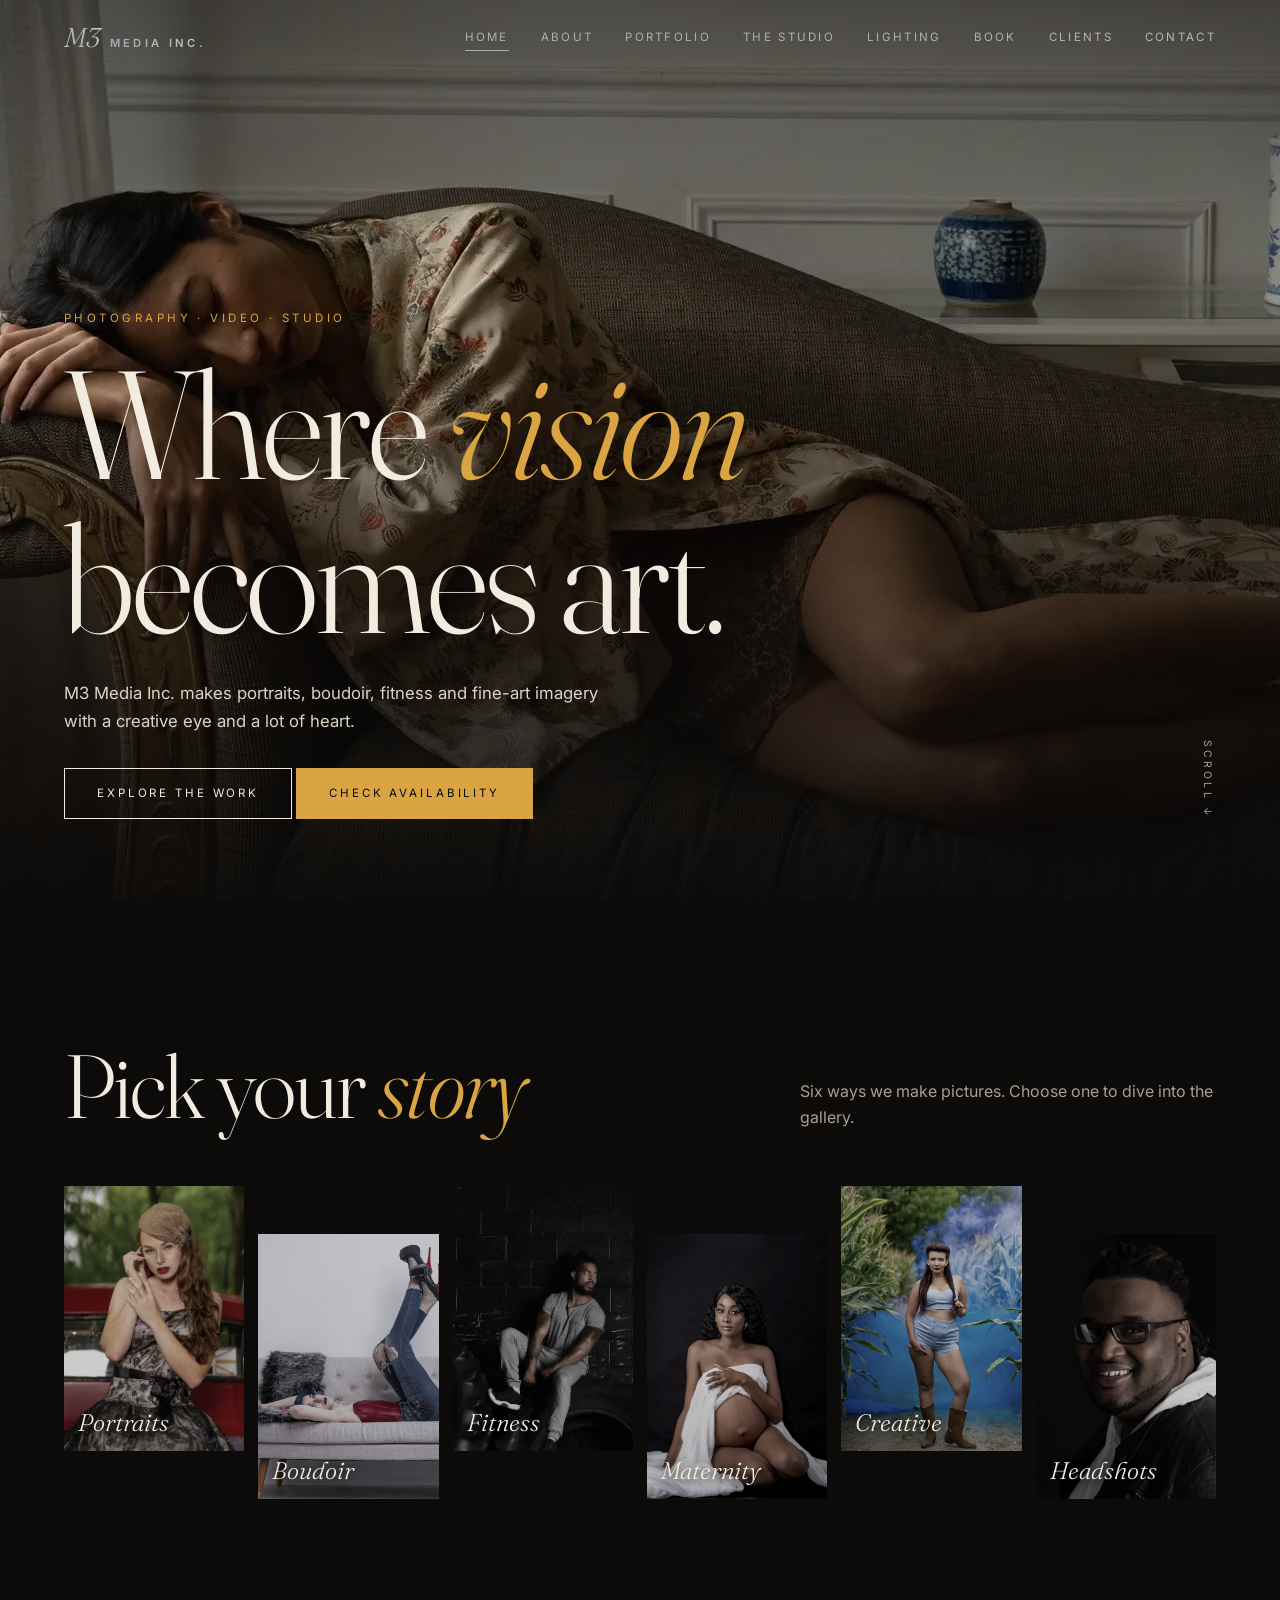
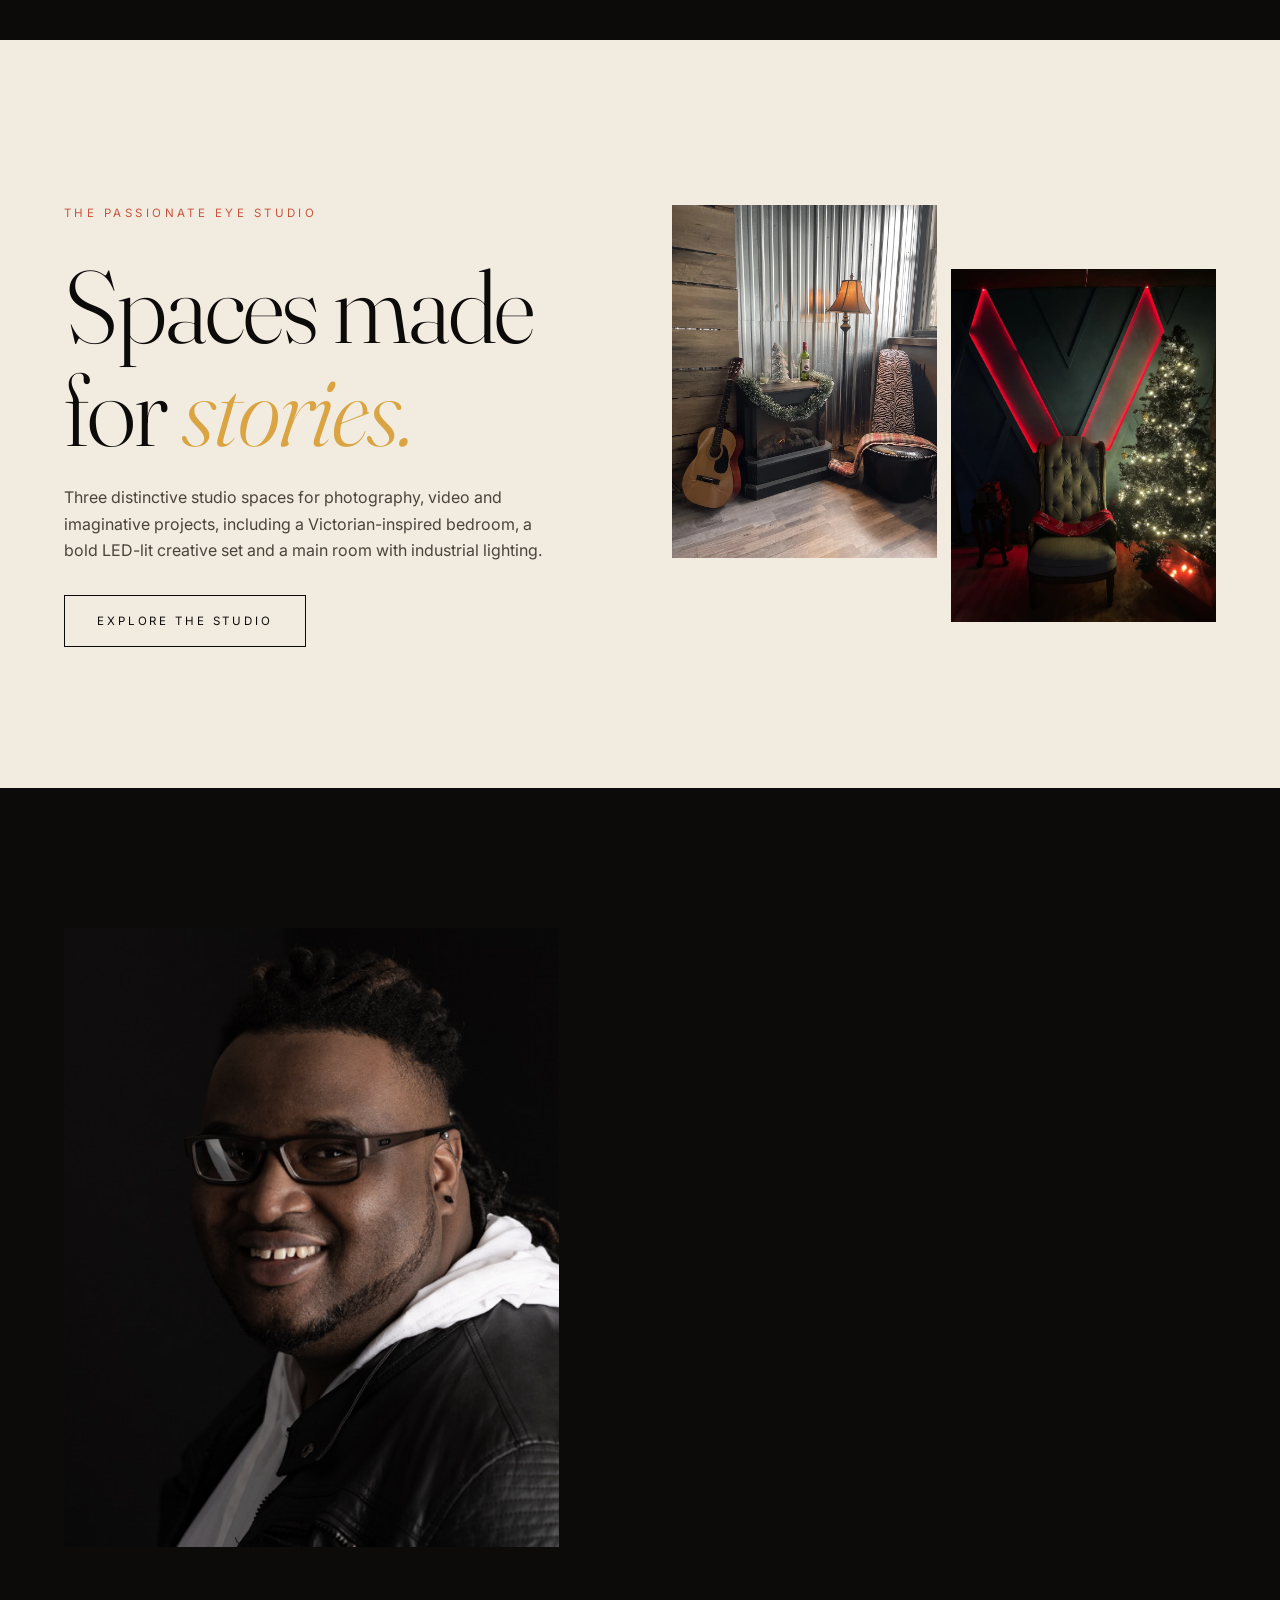
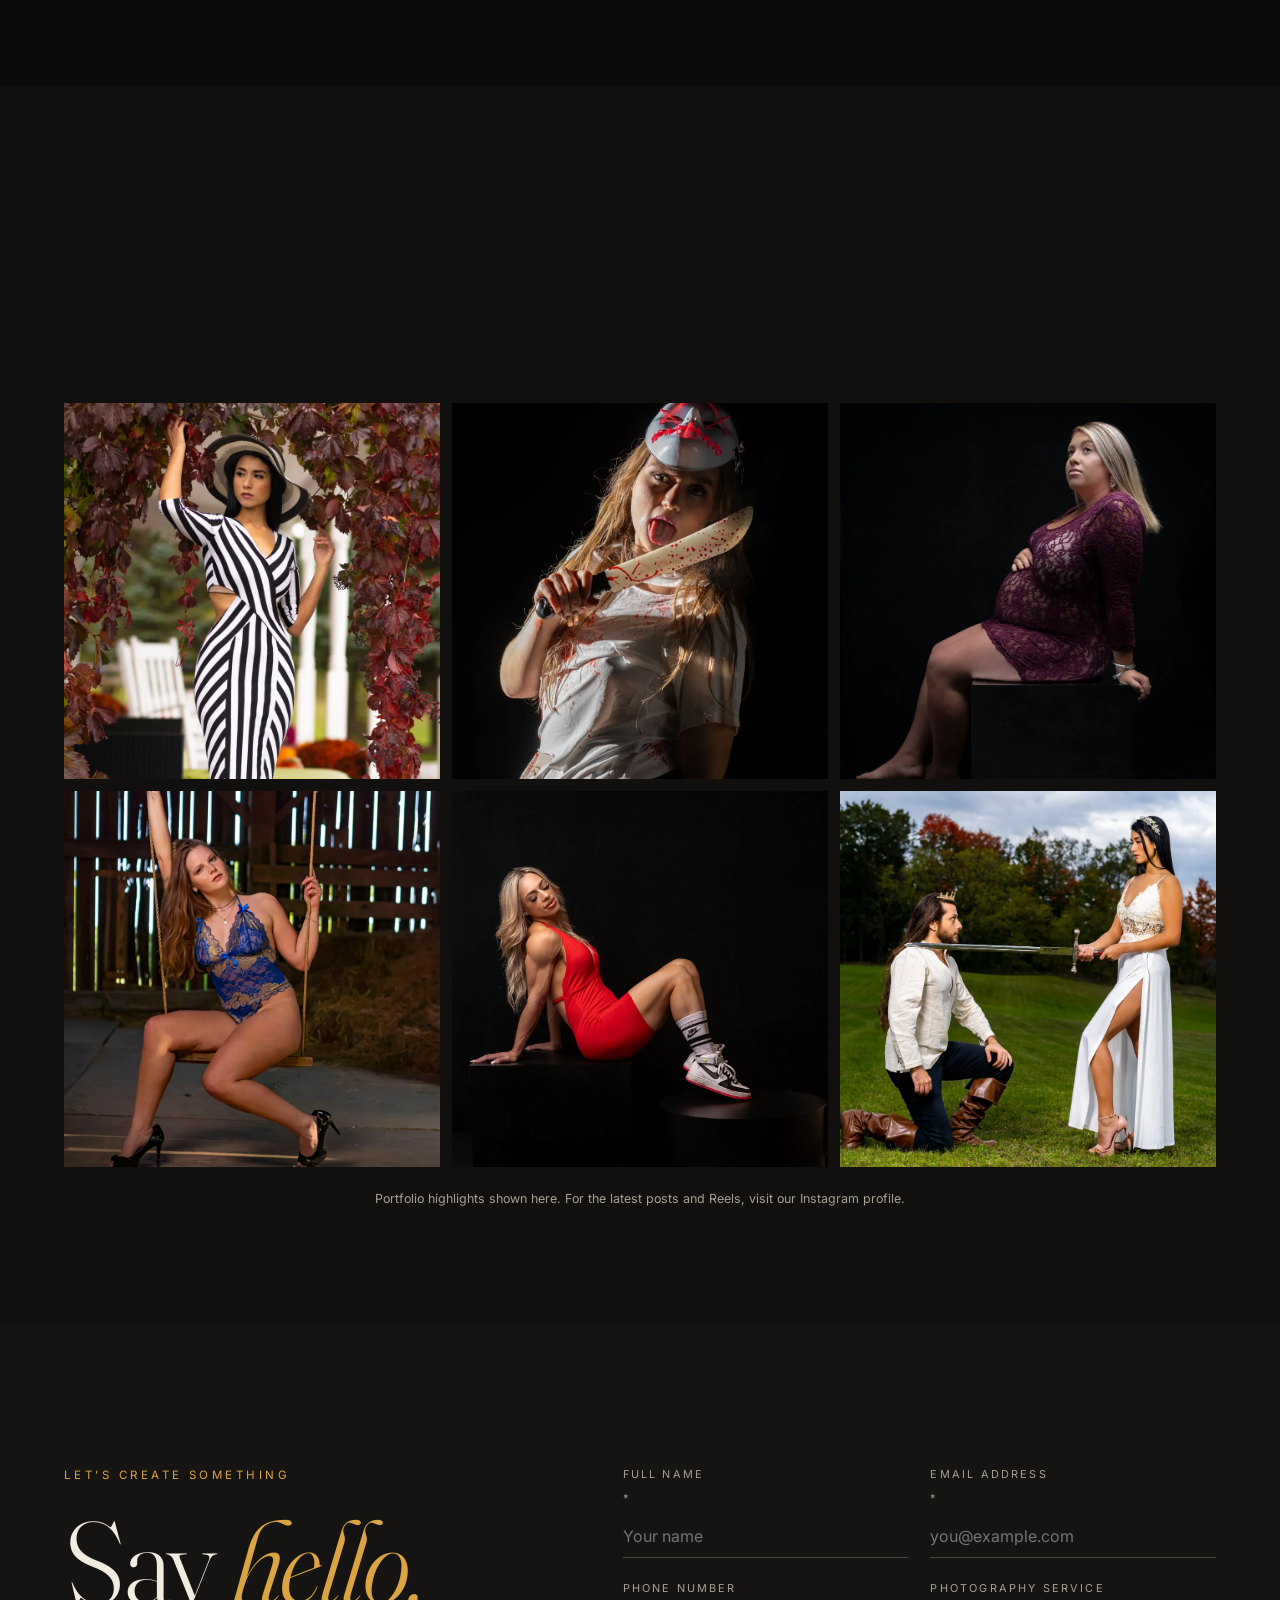
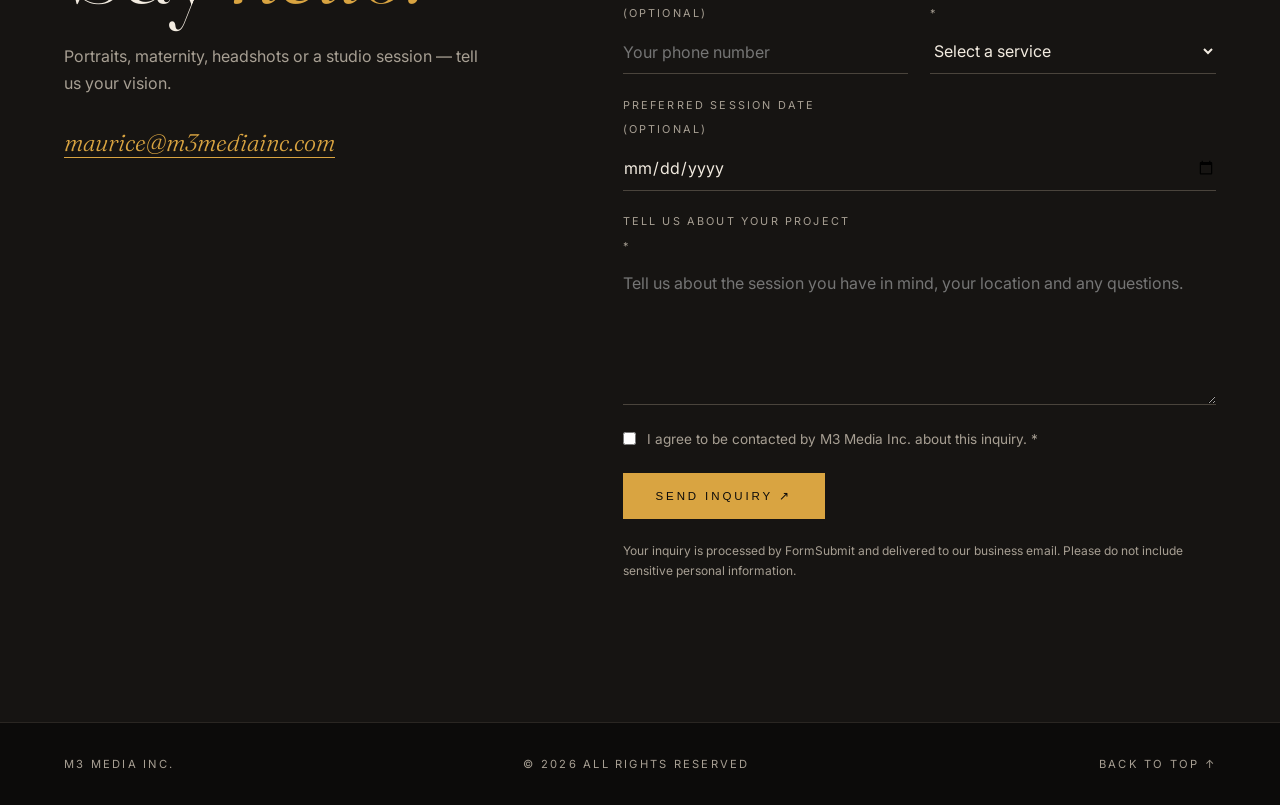
==== commit ccf228f7: "Add files via upload" ====
--- a/index.html
+++ b/index.html
@@ -1,10 +1,10 @@
-<!DOCTYPE html><html lang="en"><head><meta charset="utf-8"><meta name="viewport" content="width=device-width,initial-scale=1"><meta name="description" content="M3 Media Inc. — photography, creative portraits and studio experiences."><title>M3 Media Inc. | Photography & Creative Studio</title><link rel="preconnect" href="https://fonts.googleapis.com"><link rel="preconnect" href="https://fonts.gstatic.com" crossorigin><link href="https://fonts.googleapis.com/css2?family=Fraunces:ital,opsz,wght@0,9..144,300;0,9..144,500;1,9..144,300&family=Inter:wght@400;500&display=swap" rel="stylesheet"><link rel="stylesheet" href="styles.css"></head><body><header><a class="brand" href="index.html">M3<b>MEDIA INC.</b></a><button class="burger" aria-label="Menu">MENU</button><nav><a href="index.html" aria-current="page">Home</a><a href="index.html#about">About</a><a href="portfolio.html">Portfolio</a><a href="studio.html">The Studio</a><a href="lighting-studio/index.html">Lighting</a><a href="book.html">Book</a><a href="index.html#contact">Contact</a></nav></header><main id="top">
-<section class="hero" style="padding-top:0;padding-bottom:9vh"><div class="slide" style="background-image:url(assets/slide-02.webp)"></div><div class="slide" style="background-image:url(assets/slide-09.webp)"></div><div class="slide" style="background-image:url(assets/slide-10.webp)"></div>
+<!DOCTYPE html><html lang="en"><head><meta charset="utf-8"><meta name="viewport" content="width=device-width,initial-scale=1"><meta name="description" content="M3 Media Inc. — photography, creative portraits and studio experiences."><title>M3 Media Inc. | Photography & Creative Studio</title><link rel="preconnect" href="https://fonts.googleapis.com"><link rel="preconnect" href="https://fonts.gstatic.com" crossorigin><link href="https://fonts.googleapis.com/css2?family=Fraunces:ital,opsz,wght@0,9..144,300;0,9..144,500;1,9..144,300&family=Inter:wght@400;500&display=swap" rel="stylesheet"><link rel="stylesheet" href="styles.css"></head><body><header><a class="brand" href="index.html">M3<b>MEDIA INC.</b></a><button class="burger" aria-label="Menu">MENU</button><nav><a href="index.html" aria-current="page">Home</a><a href="index.html#about">About</a><a href="portfolio.html">Portfolio</a><a href="studio.html">The Studio</a><a href="lighting-studio/index.html">Lighting</a><a href="book.html">Book</a><a href="clients.html">Clients</a><a href="index.html#contact">Contact</a></nav></header><main id="top">
+<section class="hero" style="padding-top:0;padding-bottom:9vh"><div class="slide" style="background-image:url(assets/slide-02.webp)"></div><div class="slide" style="background-image:url(assets/slide-09.webp)"></div><div class="slide" style="background-image:url(assets/slide-10.webp)"></div><div class="slide" style="background-image:url(assets/hero-01.webp)"></div><div class="slide" style="background-image:url(assets/hero-02.webp)"></div><div class="slide" style="background-image:url(assets/hero-03.webp)"></div>
 <div class="hero-in"><p class="eyebrow">Photography · Video · Studio</p><h1>Where <em>vision</em> becomes art.</h1><p class="sub">M3 Media Inc. makes portraits, boudoir, fitness and fine-art imagery with a creative eye and a lot of heart.</p><a class="btn" href="portfolio.html">Explore the work</a> <a class="btn fill" href="book.html">Check availability</a></div><div class="scroll">SCROLL ↓</div></section>
 <section><div class="head reveal"><h2>Pick your <em>story</em></h2><p>Six ways we make pictures. Choose one to dive into the gallery.</p></div><div class="cats reveal"><a class="cat" href="portfolio.html?category=portraits"><img src="assets/portfolio-17.webp" alt="Portraits photography" loading="lazy"><span>Portraits</span></a><a class="cat" href="portfolio.html?category=boudoir"><img src="assets/portfolio-20.webp" alt="Boudoir photography" loading="lazy"><span>Boudoir</span></a><a class="cat" href="portfolio.html?category=fitness"><img src="assets/portfolio-04.webp" alt="Fitness photography" loading="lazy"><span>Fitness</span></a><a class="cat" href="portfolio.html?category=maternity"><img src="assets/portfolio-27.webp" alt="Maternity photography" loading="lazy"><span>Maternity</span></a><a class="cat" href="portfolio.html?category=creative"><img src="assets/portfolio-18.webp" alt="Creative photography" loading="lazy"><span>Creative</span></a><a class="cat" href="portfolio.html?category=headshots"><img src="assets/portfolio-32.webp" alt="Headshots photography" loading="lazy"><span>Headshots</span></a></div></section>
-<section class="studio" id="studio"><div class="reveal"><p class="eyebrow">The Passionate Eye Studio</p><h2>Spaces made for <em>stories.</em></h2><p>Two distinctive studio rooms for photography, video and imaginative projects — a Victorian-inspired bedroom and a bold LED-lit creative set.</p><a class="btn" href="studio.html">Explore the studio</a></div><div class="pair reveal"><img src="assets/studio-IMG_0008.webp" alt="Studio 1" loading="lazy"><img src="assets/studio-IMG_0027.webp" alt="Studio 2" loading="lazy"></div></section>
+<section class="studio" id="studio"><div class="reveal"><p class="eyebrow">The Passionate Eye Studio</p><h2>Spaces made for <em>stories.</em></h2><p>Three distinctive studio spaces for photography, video and imaginative projects, including a Victorian-inspired bedroom, a bold LED-lit creative set and a main room with industrial lighting.</p><a class="btn" href="studio.html">Explore the studio</a></div><div class="pair reveal"><img src="assets/studio-IMG_0008.webp" alt="Studio 1" loading="lazy"><img src="assets/studio-IMG_0027.webp" alt="Studio 2" loading="lazy"></div></section>
 <section class="about" id="about"><img class="reveal" src="assets/IMG_7279.JPG" alt="Portrait of Maurice" loading="lazy"><div class="reveal"><p class="eyebrow">The person behind the camera</p><h2>Hi, I’m <em>Maurice.</em></h2><p>I’m the owner of M3 Media Inc. and The Passionate Eye. I’ve been shooting for seven years and love everything to do with the creative arts. Photography is where I put my passion and imagination to work.</p></div></section>
-<section class="contact" id="contact"><div class="reveal"><p class="eyebrow">Let’s create something</p><h2>Say <em>hello.</em></h2><p style="color:var(--mute);margin-bottom:2rem;max-width:26rem">Portraits, maternity, headshots or a studio session — tell us your vision.</p><a class="mail" href="mailto:maurice@m3mediainc.com">maurice@m3mediainc.com</a></div><div class="reveal"><form accept-charset="UTF-8" action="https://formsubmit.co/maurice@m3mediainc.com"  method="POST">
+<section class="instagram-section" id="instagram" aria-labelledby="instagram-title"><div class="instagram-heading reveal"><div><p class="eyebrow">The Passionate Eye · On Instagram</p><h2 id="instagram-title">Behind <em>the lens.</em></h2><p class="instagram-intro">A closer look at the creativity, portraits and stories that inspire our work.</p></div><a class="instagram-follow" href="https://www.instagram.com/thepassionateeye/" target="_blank" rel="noopener noreferrer" aria-label="Visit The Passionate Eye on Instagram">◎ Follow @thepassionateeye ↗</a></div><div class="instagram-grid"><a class="instagram-tile" href="https://www.instagram.com/thepassionateeye/" target="_blank" rel="noopener noreferrer" aria-label="View Portrait photography on The Passionate Eye Instagram profile"><img src="assets/portraits-01.webp" alt="Portrait photography from the M3 Media portfolio" loading="lazy"><span class="instagram-tile-overlay">◎ View Instagram ↗</span></a><a class="instagram-tile" href="https://www.instagram.com/thepassionateeye/" target="_blank" rel="noopener noreferrer" aria-label="View Creative editorial photography on The Passionate Eye Instagram profile"><img src="assets/creative-01.webp" alt="Creative editorial photography from the M3 Media portfolio" loading="lazy"><span class="instagram-tile-overlay">◎ View Instagram ↗</span></a><a class="instagram-tile" href="https://www.instagram.com/thepassionateeye/" target="_blank" rel="noopener noreferrer" aria-label="View Maternity photography on The Passionate Eye Instagram profile"><img src="assets/maternity-01.webp" alt="Maternity photography from the M3 Media portfolio" loading="lazy"><span class="instagram-tile-overlay">◎ View Instagram ↗</span></a><a class="instagram-tile" href="https://www.instagram.com/thepassionateeye/" target="_blank" rel="noopener noreferrer" aria-label="View Boudoir photography on The Passionate Eye Instagram profile"><img src="assets/boudoir-01.webp" alt="Boudoir photography from the M3 Media portfolio" loading="lazy"><span class="instagram-tile-overlay">◎ View Instagram ↗</span></a><a class="instagram-tile" href="https://www.instagram.com/thepassionateeye/" target="_blank" rel="noopener noreferrer" aria-label="View Fitness photography on The Passionate Eye Instagram profile"><img src="assets/fitness-01.webp" alt="Fitness photography from the M3 Media portfolio" loading="lazy"><span class="instagram-tile-overlay">◎ View Instagram ↗</span></a><a class="instagram-tile" href="https://www.instagram.com/thepassionateeye/" target="_blank" rel="noopener noreferrer" aria-label="View Professional headshots on The Passionate Eye Instagram profile"><img src="assets/creative-02.webp" alt="Professional headshots from the M3 Media portfolio" loading="lazy"><span class="instagram-tile-overlay">◎ View Instagram ↗</span></a></div><p class="instagram-disclaimer">Portfolio highlights shown here. For the latest posts and Reels, visit our Instagram profile.</p></section><section class="contact" id="contact"><div class="reveal"><p class="eyebrow">Let’s create something</p><h2>Say <em>hello.</em></h2><p style="color:var(--mute);margin-bottom:2rem;max-width:26rem">Portraits, maternity, headshots or a studio session — tell us your vision.</p><a class="mail" href="mailto:maurice@m3mediainc.com">maurice@m3mediainc.com</a></div><div class="reveal"><form accept-charset="UTF-8" action="https://formsubmit.co/maurice@m3mediainc.com"  method="POST">
 <input name="_subject" type="hidden" value="New M3 Media Inc. photography inquiry"/>
 <input name="_template" type="hidden" value="table"/>
 <input name="_captcha" type="hidden" value="true"/>
--- a/styles.css
+++ b/styles.css
@@ -86,3 +86,18 @@
 .slot{background:none;border:1px solid #3a352f;color:var(--paper);padding:.9rem .5rem;font:400 .9rem var(--sans);cursor:pointer;display:grid;gap:2px;transition:.2s}.slot:hover{border-color:var(--gold)}.slot.on{background:var(--gold);color:var(--ink);border-color:var(--gold)}.slot:disabled{opacity:.35;cursor:default;text-decoration:line-through}.slot small{font-size:.65rem;letter-spacing:.1em;text-transform:uppercase}
 .summary{border-left:2px solid var(--gold);padding:.4rem 0 .4rem 1.2rem;color:#cfc6b8}.summary b{font:italic 300 1.3rem var(--serif);color:var(--paper)}
 button.btn:disabled{opacity:.35;cursor:not-allowed}
+.embedwrap{padding:0 var(--pad) 100px}.embedwrap iframe{width:100%;height:min(900px,150vh);min-height:720px;border:1px solid #2a2622;background:var(--ink2)}
+@media(max-width:700px){.embedwrap iframe{min-height:860px}}
+.steps{display:grid;grid-template-columns:repeat(4,1fr);gap:14px}
+.step{border:1px solid #2a2622;background:var(--ink2);padding:clamp(20px,2.5vw,32px)}
+.step b{font:italic 300 2.6rem var(--serif);color:var(--gold)}.step h3{font-size:1.5rem;margin:.8rem 0 .6rem}.step p{color:var(--mute);font-size:.95rem}
+@media(max-width:900px){.steps{grid-template-columns:1fr 1fr}}@media(max-width:520px){.steps{grid-template-columns:1fr}}
+.gallery{columns:3 260px;column-gap:14px;padding:0 var(--pad) clamp(40px,7vw,90px)}.gallery img{width:100%;height:auto;margin-bottom:14px;break-inside:avoid}
+
+/* Instagram portfolio showcase */
+.instagram-section{padding:clamp(72px,9vw,150px) var(--pad);background:#11100f}.instagram-heading{display:flex;justify-content:space-between;align-items:end;gap:30px;margin-bottom:35px}.instagram-heading h2{font:300 clamp(2.8rem,6vw,6rem)/1.1 var(--serif);color:var(--paper);margin:.4rem 0 1rem}.instagram-heading h2 em{color:var(--gold)}.instagram-intro{max-width:35rem;color:var(--mute);line-height:1.7}.instagram-follow{display:inline-flex;align-items:center;justify-content:center;white-space:nowrap;border:1px solid var(--gold);color:var(--paper);padding:15px 22px;text-decoration:none;transition:background .2s,color .2s}.instagram-follow:hover,.instagram-follow:focus-visible{background:var(--gold);color:#111}.instagram-grid{display:grid;grid-template-columns:repeat(3,minmax(0,1fr));gap:12px}.instagram-tile{display:block;aspect-ratio:1/1;overflow:hidden;position:relative;background:#272321}.instagram-tile img{width:100%;height:100%;object-fit:cover;object-position:center 32%;display:block;transition:transform .45s}.instagram-tile:hover img,.instagram-tile:focus-visible img{transform:scale(1.055)}.instagram-tile-overlay{position:absolute;inset:0;display:flex;align-items:end;justify-content:center;padding:22px;color:white;background:linear-gradient(transparent 55%,rgba(0,0,0,.75));font-size:.85rem;opacity:0;transition:opacity .2s}.instagram-tile:hover .instagram-tile-overlay,.instagram-tile:focus-visible .instagram-tile-overlay{opacity:1}.instagram-disclaimer{font-size:.78rem;color:var(--mute);text-align:center;margin-top:22px}@media(max-width:700px){.instagram-heading{display:block}.instagram-follow{margin-top:22px}.instagram-grid{grid-template-columns:repeat(2,minmax(0,1fr));gap:8px}.instagram-tile-overlay{opacity:1;font-size:.7rem;padding:10px}}
+
+/* Keep the expanded navigation within the header at compact desktop widths. */
+@media (821px <= width <= 1040px) {
+  header nav { gap: 1rem; }
+}
